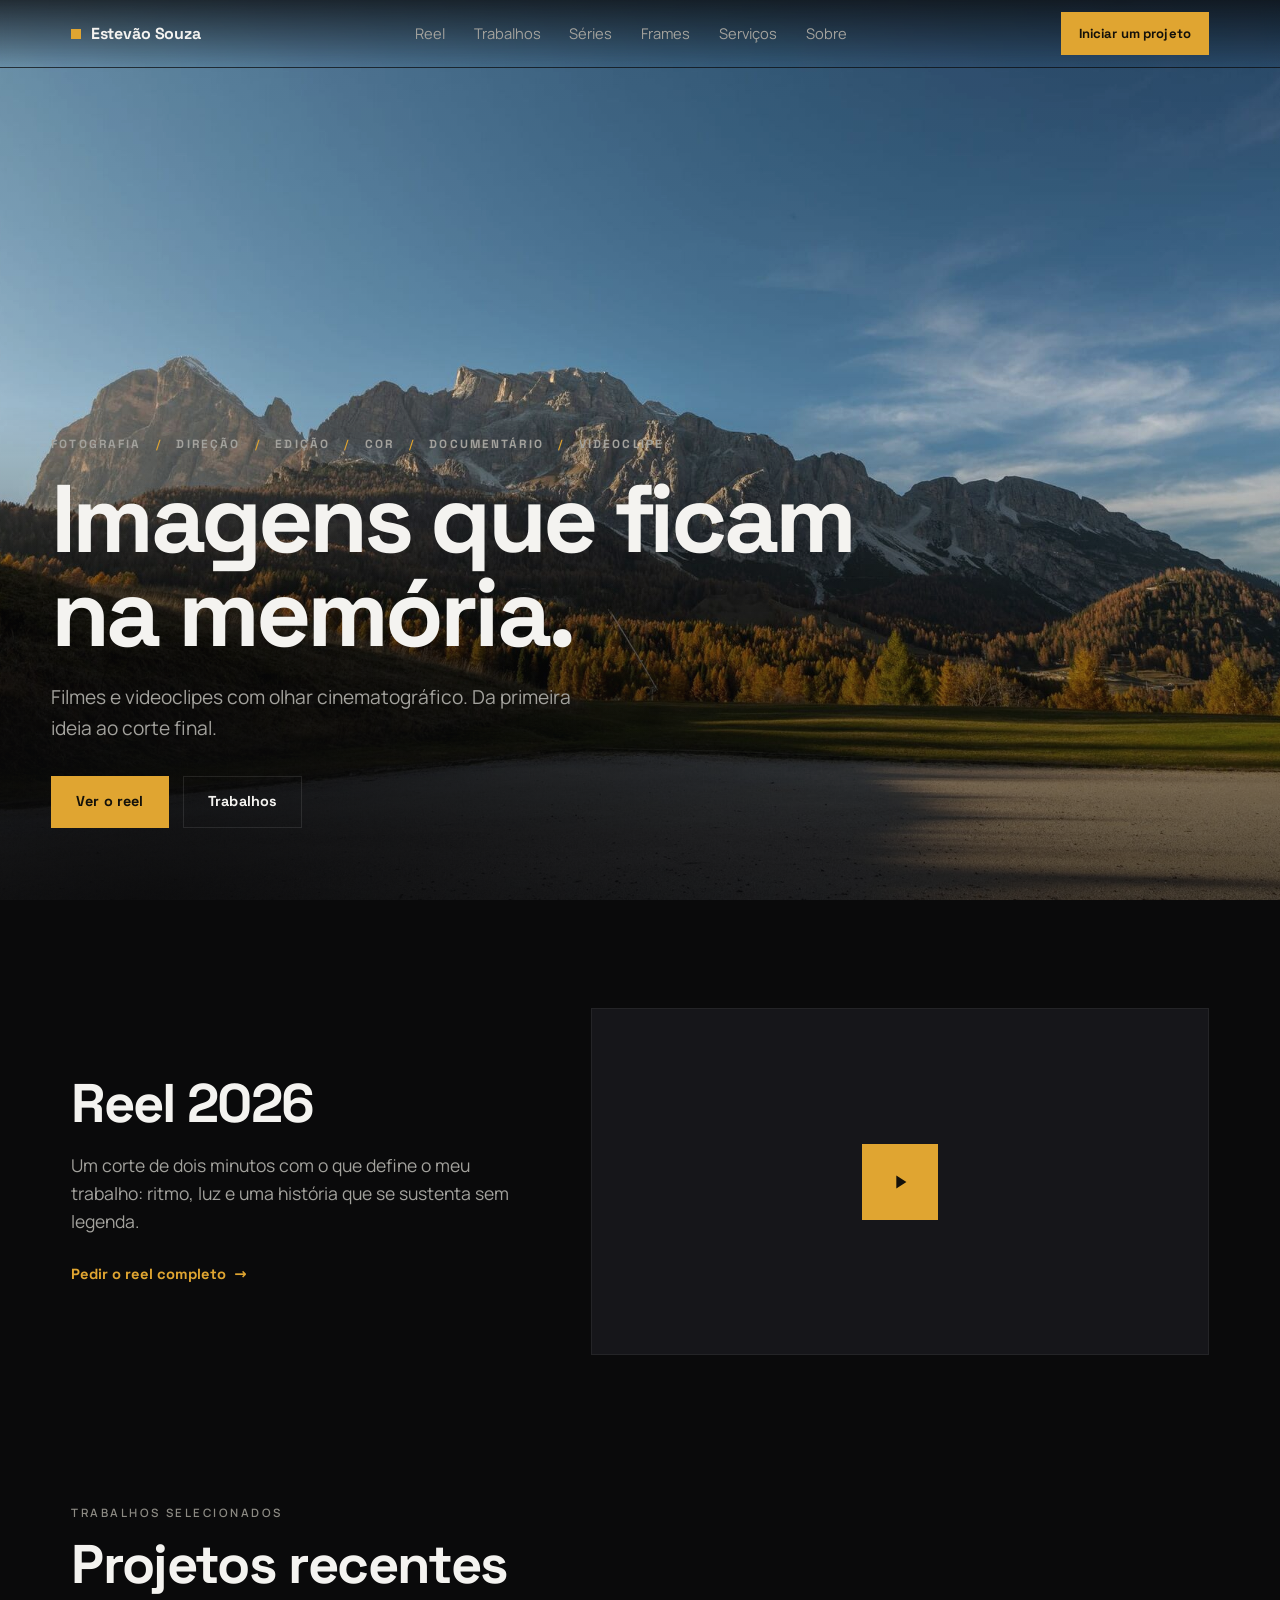
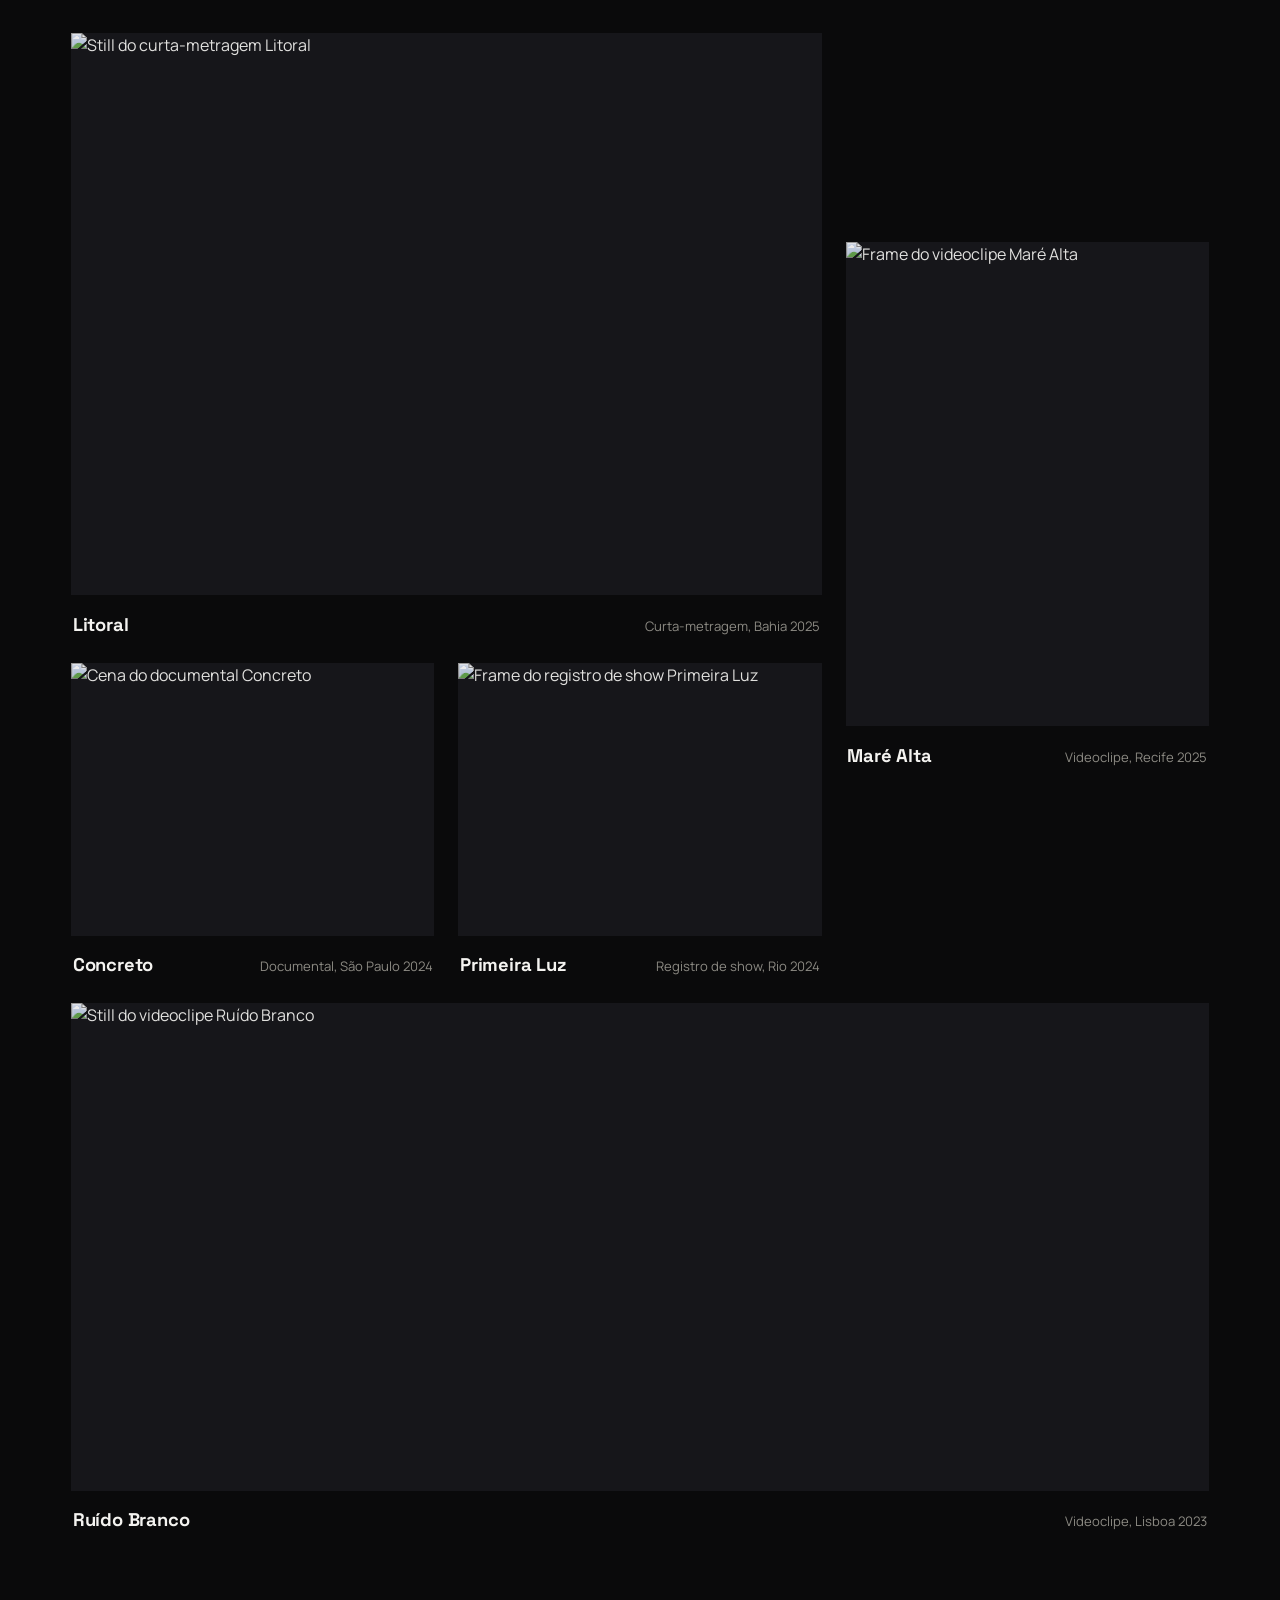
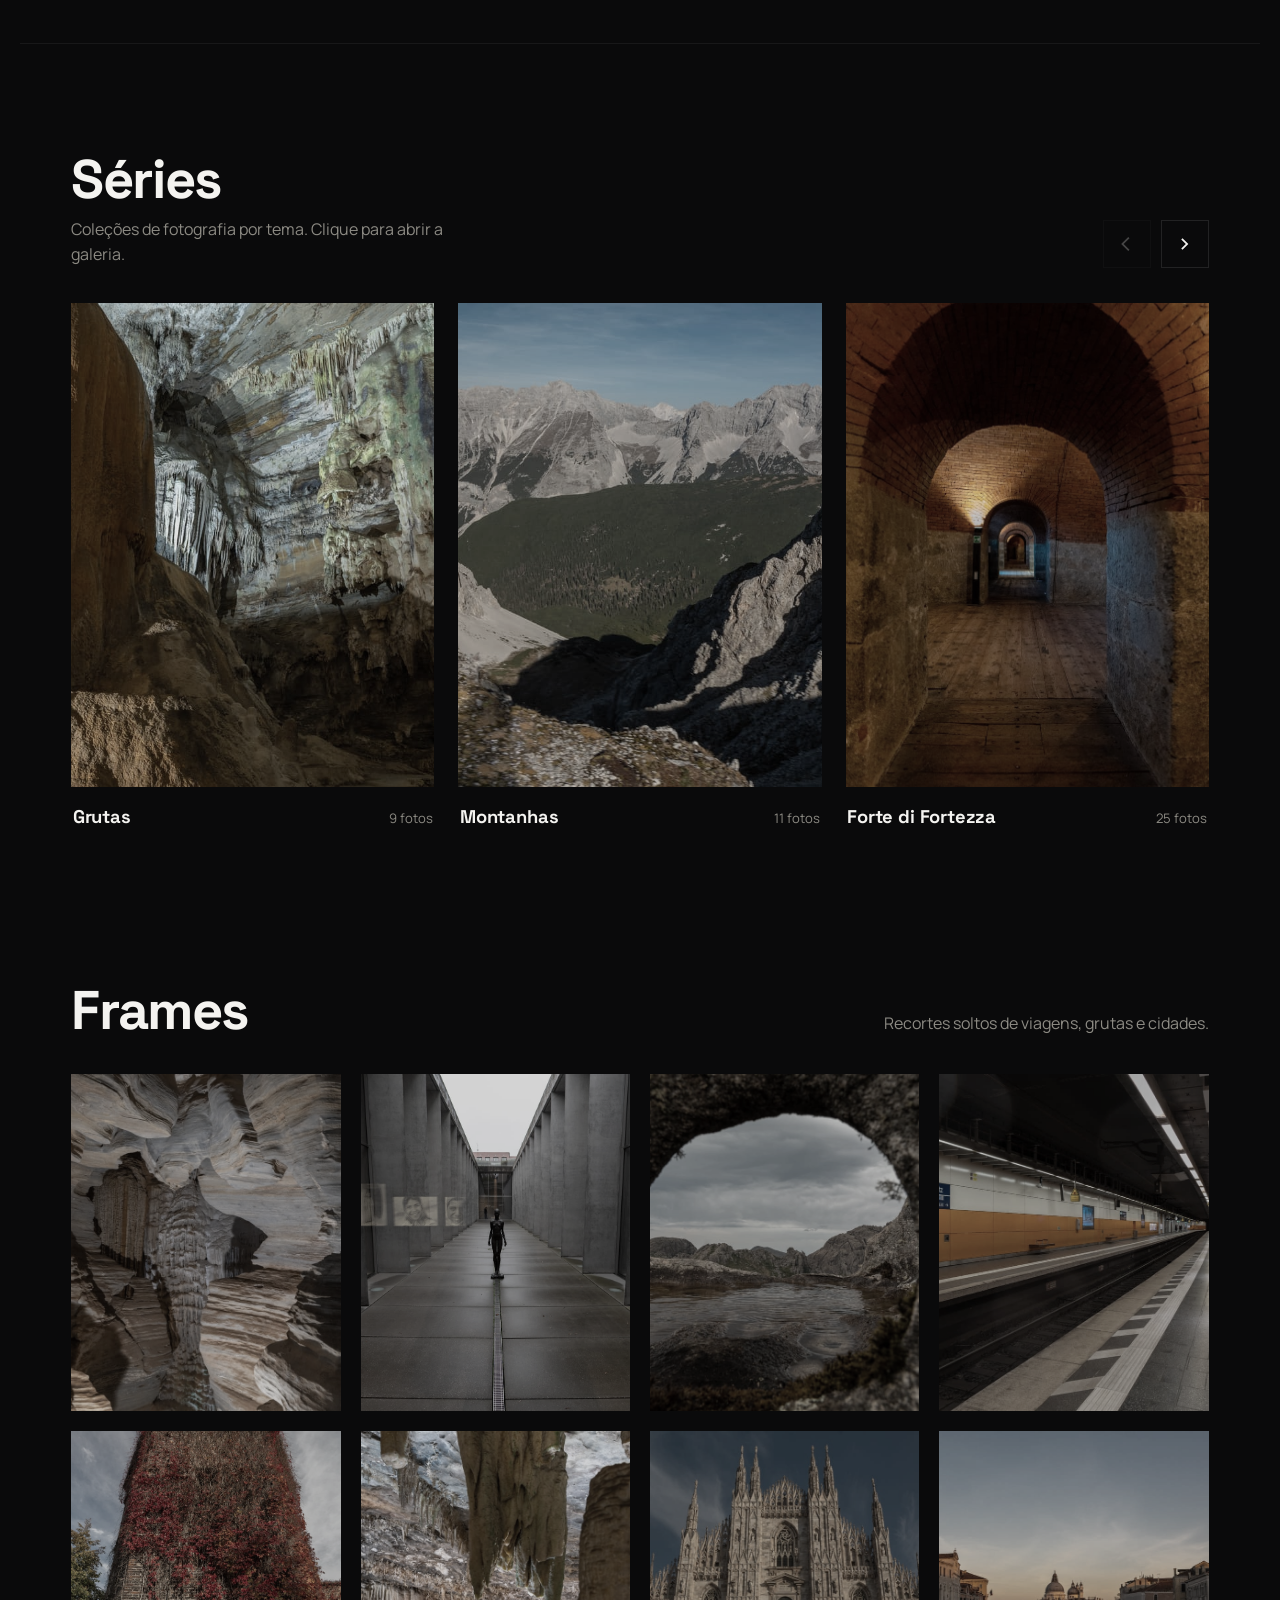
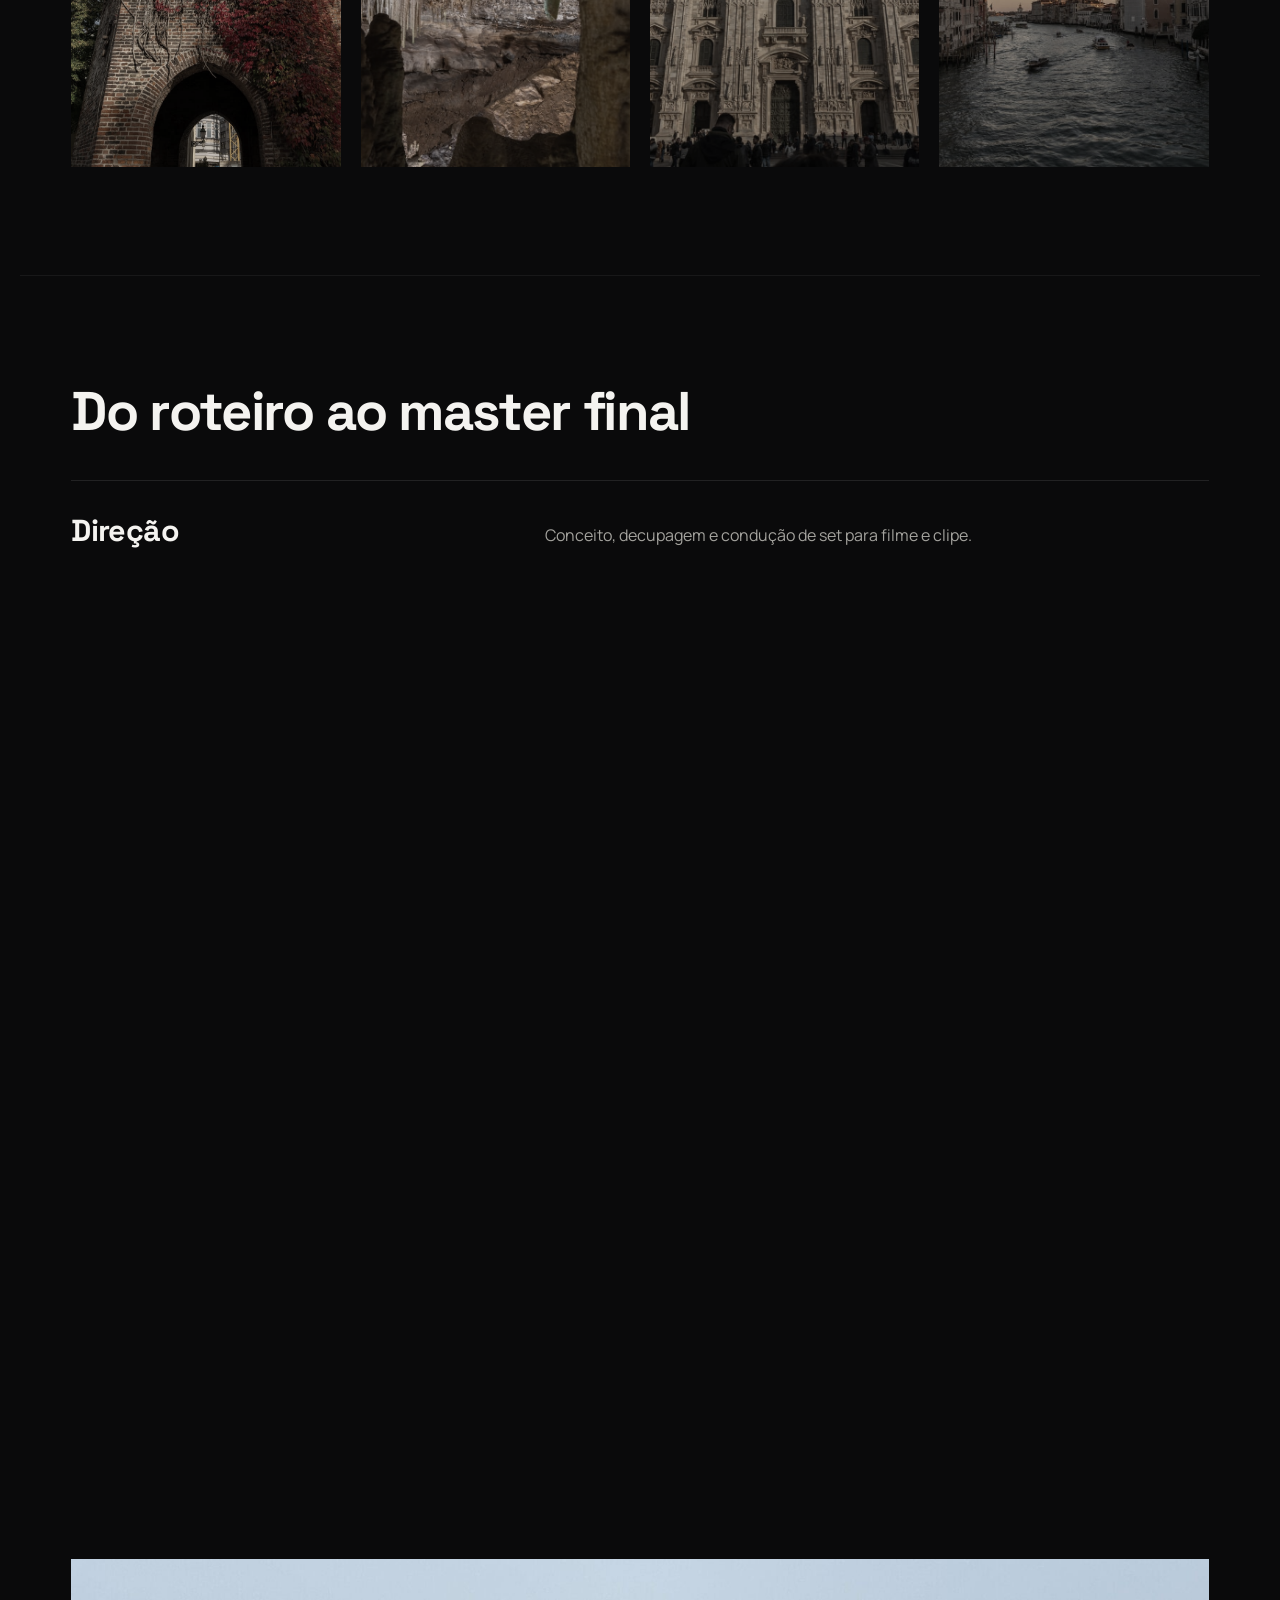
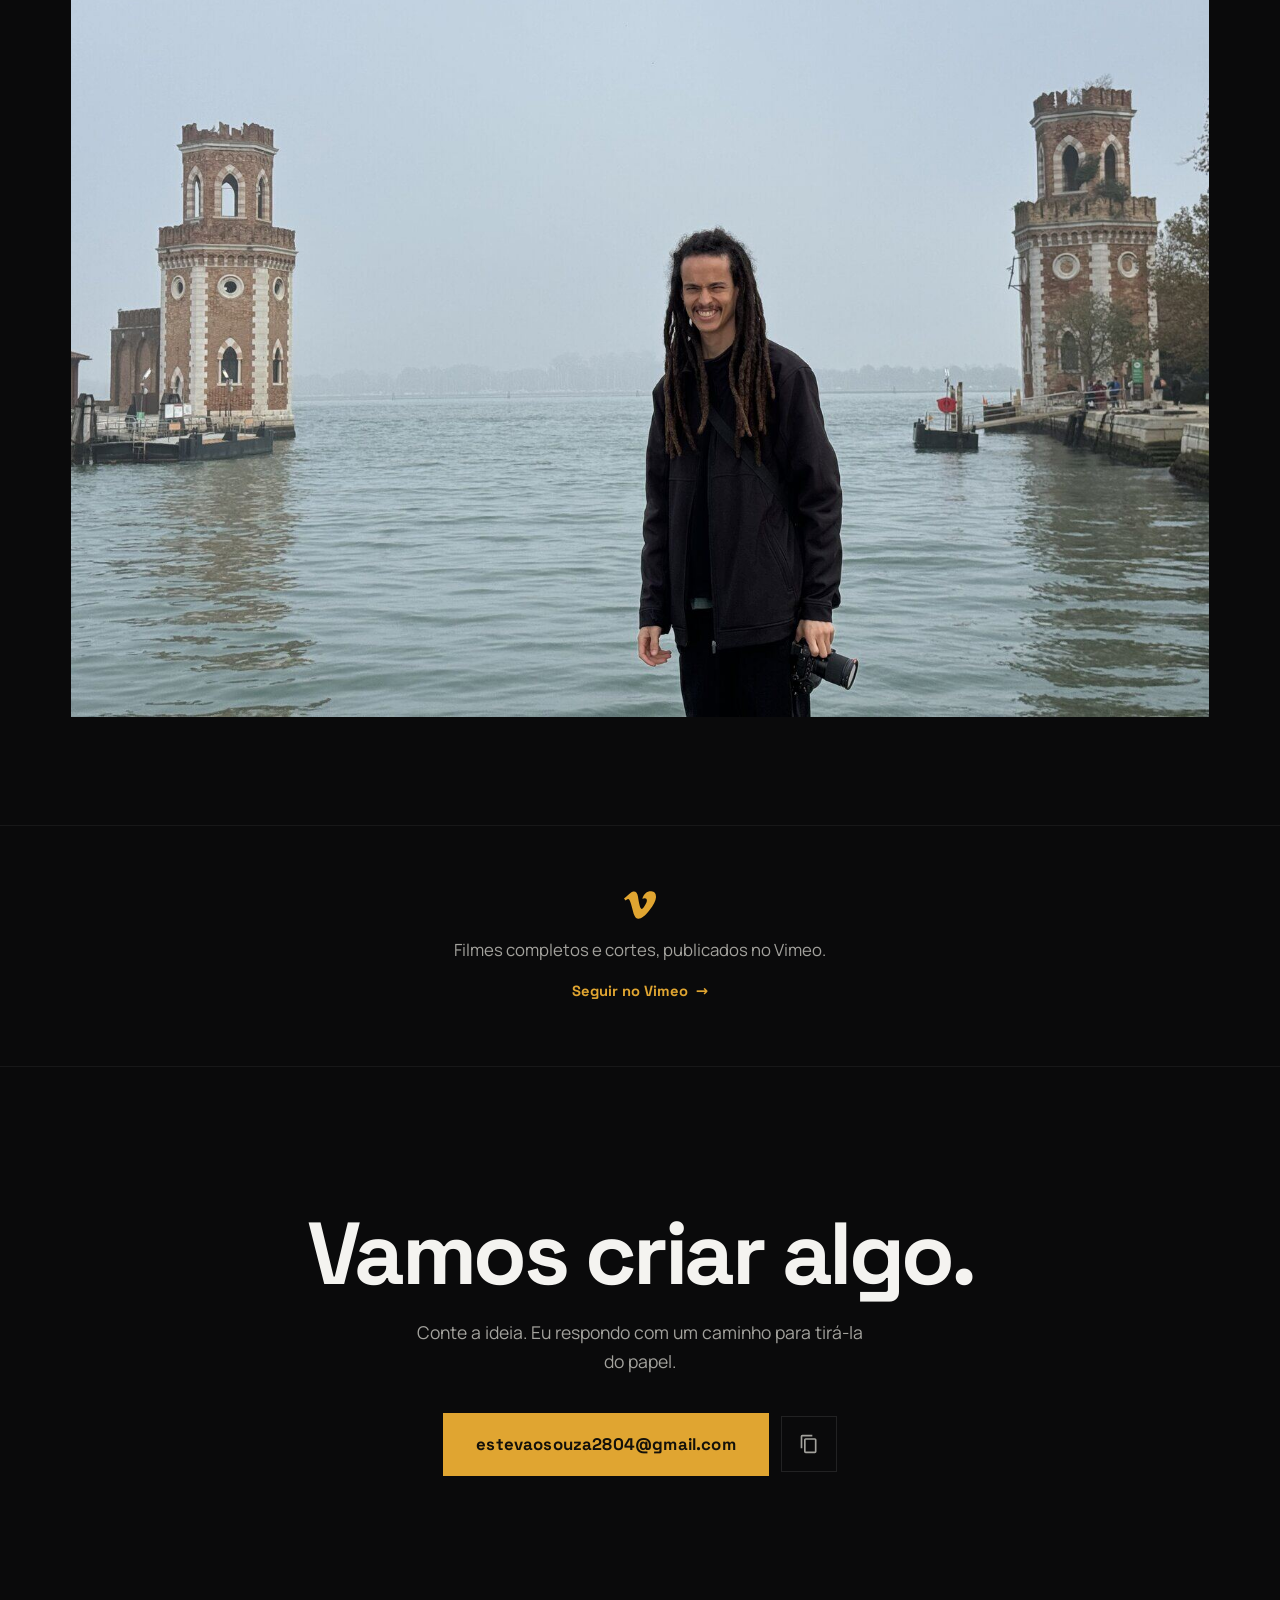
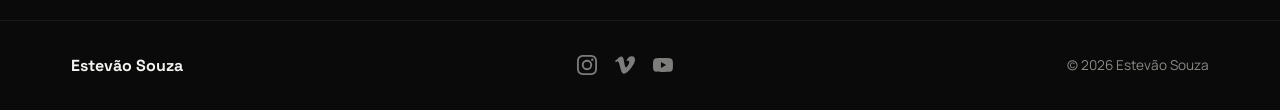
==== index.html @ 632088d7 "Adiciona duas fotos da Rei do Mato na serie Grutas Co-Authored-By: Claude Fable 5 <noreply@anthropic" ====
<!DOCTYPE html>
<html lang="pt-BR" data-theme="dark">
<head>
  <meta charset="UTF-8" />
  <meta name="viewport" content="width=device-width, initial-scale=1.0" />
  <title>Estevão Souza · Fotógrafo e Videomaker</title>
  <meta name="description" content="Estevão Souza fotografa e filma artistas: direção, edição e finalização de videoclipes e curtas. Da primeira ideia ao corte final, com olhar cinematográfico." />
  <meta property="og:title" content="Estevão Souza · Fotógrafo e Videomaker" />
  <meta property="og:description" content="Filmes e videoclipes para artistas, com olhar cinematográfico. Direção, edição, color e som." />
  <meta property="og:type" content="website" />
  <meta property="og:url" content="https://website-portifolio-sigma.vercel.app/" />
  <meta property="og:image" content="https://website-portifolio-sigma.vercel.app/images/web/dolomitas-02.jpg" />
  <meta property="og:locale" content="pt_BR" />
  <link rel="canonical" href="https://website-portifolio-sigma.vercel.app/" />
  <meta name="theme-color" content="#0a0a0b" />
  <link rel="icon" type="image/svg+xml" href="data:image/svg+xml,%3Csvg xmlns='http://www.w3.org/2000/svg' viewBox='0 0 24 24'%3E%3Crect width='24' height='24' fill='%230a0a0b'/%3E%3Crect x='9' y='9' width='6' height='6' fill='%23e0a531'/%3E%3C/svg%3E" />
  <link rel="stylesheet" href="styles.css" />
</head>
<body>
  <a class="skip" href="#trabalhos">Pular para os trabalhos</a>

  <!-- ============ NAV ============ -->
  <header class="nav" id="nav">
    <div class="nav__inner">
      <a class="nav__brand" href="#top" aria-label="Início">
        <span class="nav__mark" aria-hidden="true"></span>
        <span class="nav__wordmark">Estevão Souza</span>
      </a>

      <nav class="nav__links" aria-label="Navegação principal">
        <a href="#reel">Reel</a>
        <a href="#trabalhos">Trabalhos</a>
        <a href="#series">Séries</a>
        <a href="#frames">Frames</a>
        <a href="#fazer">Serviços</a>
        <a href="#sobre">Sobre</a>
      </nav>

      <div class="nav__actions">
        <a href="#contato" class="btn btn--accent btn--sm">Iniciar um projeto</a>
        <button class="nav__menu" id="menuToggle" aria-label="Abrir menu" aria-expanded="false">
          <span></span><span></span><span></span>
        </button>
      </div>
    </div>

    <div class="nav__mobile" id="mobileMenu" hidden>
      <a href="#reel">Reel</a>
      <a href="#trabalhos">Trabalhos</a>
      <a href="#series">Séries</a>
      <a href="#frames">Frames</a>
      <a href="#fazer">Serviços</a>
      <a href="#sobre">Sobre</a>
      <a href="#contato" class="btn btn--accent">Iniciar um projeto</a>
    </div>
  </header>

  <main id="top">

    <!-- ============ HERO ============ -->
    <section class="hero" id="hero">
      <div class="hero__media">
        <!-- TODO: quando tiver o reel, trocar esta imagem por um <video> de fundo -->
        <img class="hero__video" src="images/web/dolomitas-02.jpg" alt="Paisagem das Dolomitas, Itália" fetchpriority="high" />
        <div class="hero__scrim" aria-hidden="true"></div>
      </div>

      <div class="hero__content reveal">
        <ul class="disciplines">
          <li>Fotografia</li><li>Direção</li><li>Edição</li><li>Cor</li><li>Documentário</li><li>Videoclipe</li>
        </ul>
        <h1 class="hero__title">
          Imagens que ficam<br />na memória.
        </h1>
        <p class="hero__sub">
          Filmes e videoclipes com olhar cinematográfico.
          Da primeira ideia ao corte final.
        </p>
        <div class="hero__cta">
          <a href="#reel" class="btn btn--accent">Ver o reel</a>
          <a href="#trabalhos" class="btn btn--ghost">Trabalhos</a>
        </div>
      </div>
    </section>

    <!-- ============ REEL (featured media + text) ============ -->
    <section class="reel" id="reel">
      <div class="reel__text reveal">
        <h2 class="section-title">Reel 2026</h2>
        <p class="lede">
          Um corte de dois minutos com o que define o meu trabalho:
          ritmo, luz e uma história que se sustenta sem legenda.
        </p>
        <a href="#contato" class="link-arrow">Pedir o reel completo</a>
      </div>

      <figure class="reel__frame reveal" data-player>
        <!-- TODO: trocar pelo arquivo do reel principal -->
        <video
          class="reel__video"
          muted loop playsinline preload="none"
          poster="https://picsum.photos/seed/estevao-reel-frame/1600/900">
          <source src="https://res.cloudinary.com/demo/video/upload/sea_turtle.mp4" type="video/mp4" />
        </video>
        <button class="play" type="button" aria-label="Reproduzir reel">
          <svg viewBox="0 0 24 24" width="22" height="22" aria-hidden="true"><path fill="currentColor" d="M8 5v14l11-7z"/></svg>
        </button>
      </figure>
    </section>

    <!-- ============ TRABALHOS (asymmetric gallery grid) ============ -->
    <section class="works" id="trabalhos">
      <div class="works__head">
        <span class="eyebrow">Trabalhos selecionados</span>
        <h2 class="section-title">Projetos recentes</h2>
      </div>

      <div class="works__grid">
        <button class="work work--wide reveal" type="button" data-full="https://picsum.photos/seed/litoral-film/1920/1280" data-cap="Litoral · Curta-metragem, Bahia 2025">
          <div class="work__img"><img loading="lazy" src="https://picsum.photos/seed/litoral-film/1400/900" alt="Still do curta-metragem Litoral" /><video class="card-vid" data-src="https://res.cloudinary.com/demo/video/upload/elephants.mp4" muted loop playsinline preload="none"></video></div>
          <div class="work__meta">
            <h3 class="work__title">Litoral</h3>
            <span class="work__tag">Curta-metragem, Bahia 2025</span>
          </div>
        </button>

        <button class="work work--tall reveal" type="button" data-full="https://picsum.photos/seed/mare-alta-clip/1280/1800" data-cap="Maré Alta · Videoclipe, Recife 2025">
          <div class="work__img"><img loading="lazy" src="https://picsum.photos/seed/mare-alta-clip/900/1300" alt="Frame do videoclipe Maré Alta" /><video class="card-vid" data-src="https://res.cloudinary.com/demo/video/upload/sea_turtle.mp4" muted loop playsinline preload="none"></video></div>
          <div class="work__meta">
            <h3 class="work__title">Maré Alta</h3>
            <span class="work__tag">Videoclipe, Recife 2025</span>
          </div>
        </button>

        <button class="work reveal" type="button" data-full="https://picsum.photos/seed/concreto-doc/1600/1600" data-cap="Concreto · Documental, São Paulo 2024">
          <div class="work__img"><img loading="lazy" src="https://picsum.photos/seed/concreto-doc/900/900" alt="Cena do documental Concreto" /><video class="card-vid" data-src="https://res.cloudinary.com/demo/video/upload/dog.mp4" muted loop playsinline preload="none"></video></div>
          <div class="work__meta">
            <h3 class="work__title">Concreto</h3>
            <span class="work__tag">Documental, São Paulo 2024</span>
          </div>
        </button>

        <button class="work reveal" type="button" data-full="https://picsum.photos/seed/primeira-luz-ad/1600/1600" data-cap="Primeira Luz · Registro de show, Rio 2024">
          <div class="work__img"><img loading="lazy" src="https://picsum.photos/seed/primeira-luz-ad/900/900" alt="Frame do registro de show Primeira Luz" /><video class="card-vid" data-src="https://videos.pexels.com/video-files/1093662/1093662-hd_1920_1080_30fps.mp4" muted loop playsinline preload="none"></video></div>
          <div class="work__meta">
            <h3 class="work__title">Primeira Luz</h3>
            <span class="work__tag">Registro de show, Rio 2024</span>
          </div>
        </button>

        <button class="work work--full reveal" type="button" data-full="https://picsum.photos/seed/ruido-branco-mv/1920/900" data-cap="Ruído Branco · Videoclipe, Lisboa 2023">
          <div class="work__img"><img loading="lazy" src="https://picsum.photos/seed/ruido-branco-mv/1600/720" alt="Still do videoclipe Ruído Branco" /><video class="card-vid" data-src="https://videos.pexels.com/video-files/3209828/3209828-uhd_2560_1440_25fps.mp4" muted loop playsinline preload="none"></video></div>
          <div class="work__meta">
            <h3 class="work__title">Ruído Branco</h3>
            <span class="work__tag">Videoclipe, Lisboa 2023</span>
          </div>
        </button>
      </div>
    </section>

    <!-- ============ SÉRIES (carrossel horizontal scroll-snap) ============ -->
    <section class="series" id="series" data-carousel>
      <div class="series__head">
        <div>
          <h2 class="section-title">Séries</h2>
          <p class="series__note">Coleções de fotografia por tema. Clique para abrir a galeria.</p>
        </div>
        <div class="series__nav">
          <button class="series__btn" type="button" data-prev aria-label="Anterior">
            <svg viewBox="0 0 24 24" width="20" height="20" aria-hidden="true"><path fill="currentColor" d="M15 5 8 12l7 7-1.5 1.5L5 12l8.5-8.5z"/></svg>
          </button>
          <button class="series__btn" type="button" data-next aria-label="Próximo">
            <svg viewBox="0 0 24 24" width="20" height="20" aria-hidden="true"><path fill="currentColor" d="M9 5l7 7-7 7-1.5-1.5L13 12 7.5 6.5z"/></svg>
          </button>
        </div>
      </div>

      <div class="series__track">
        <button class="serie reveal" type="button" data-gallery="grutas">
          <div class="serie__img"><img loading="lazy" src="images/web/gruta-maquine-01-t.jpg" alt="Série Grutas" /></div>
          <div class="serie__meta"><h3 class="serie__title">Grutas</h3><span class="serie__count">9 fotos</span></div>
        </button>
        <button class="serie reveal" type="button" data-gallery="montanhas">
          <div class="serie__img"><img loading="lazy" src="images/web/insbruck-pico-t.jpg" alt="Série Montanhas" /></div>
          <div class="serie__meta"><h3 class="serie__title">Montanhas</h3><span class="serie__count">11 fotos</span></div>
        </button>
        <button class="serie reveal" type="button" data-gallery="fortezza">
          <div class="serie__img"><img loading="lazy" src="images/web/fortezza-09-t.jpg" alt="Série Forte di Fortezza" /></div>
          <div class="serie__meta"><h3 class="serie__title">Forte di Fortezza</h3><span class="serie__count">25 fotos</span></div>
        </button>
        <button class="serie reveal" type="button" data-gallery="insbruck">
          <div class="serie__img"><img loading="lazy" src="images/web/insbruck-06-t.jpg" alt="Série Innsbruck" /></div>
          <div class="serie__meta"><h3 class="serie__title">Innsbruck</h3><span class="serie__count">11 fotos</span></div>
        </button>
        <button class="serie reveal" type="button" data-gallery="milao">
          <div class="serie__img"><img loading="lazy" src="images/web/milao-05-t.jpg" alt="Série Milão" /></div>
          <div class="serie__meta"><h3 class="serie__title">Milão</h3><span class="serie__count">13 fotos</span></div>
        </button>
        <button class="serie reveal" type="button" data-gallery="munique">
          <div class="serie__img"><img loading="lazy" src="images/web/munique-02-t.jpg" alt="Série Munique" /></div>
          <div class="serie__meta"><h3 class="serie__title">Munique</h3><span class="serie__count">22 fotos</span></div>
        </button>
        <button class="serie reveal" type="button" data-gallery="veneza">
          <div class="serie__img"><img loading="lazy" src="images/web/veneza-13-t.jpg" alt="Série Veneza" /></div>
          <div class="serie__meta"><h3 class="serie__title">Veneza</h3><span class="serie__count">14 fotos</span></div>
        </button>
      </div>
    </section>

    <!-- ============ FRAMES (galeria densa, lightbox) ============ -->
    <section class="frames" id="frames">
      <div class="frames__head">
        <h2 class="section-title">Frames</h2>
        <p class="frames__note">Recortes soltos de viagens, grutas e cidades.</p>
      </div>
      <div class="frames__grid">
        <button class="frame reveal" type="button" data-full="images/web/gruta-lapinha-01.jpg" data-cap="Gruta da Lapinha, Serra do Cipó">
          <div class="frame__img"><img loading="lazy" src="images/web/gruta-lapinha-01-t.jpg" alt="Formação rochosa iluminada na Gruta da Lapinha" /></div>
        </button>
        <button class="frame reveal" type="button" data-full="images/web/munique-02.jpg" data-cap="Munique">
          <div class="frame__img"><img loading="lazy" src="images/web/munique-02-t.jpg" alt="Figura solitária em corredor de concreto, Munique" /></div>
        </button>
        <button class="frame reveal" type="button" data-full="images/web/itatiaia-arco.jpg" data-cap="Parque Nacional do Itatiaia">
          <div class="frame__img"><img loading="lazy" src="images/web/itatiaia-arco-t.jpg" alt="Arco natural de pedra no Itatiaia" /></div>
        </button>
        <button class="frame reveal" type="button" data-full="images/web/munique-06.jpg" data-cap="Munique">
          <div class="frame__img"><img loading="lazy" src="images/web/munique-06-t.jpg" alt="Plataforma de metrô vazia em Munique" /></div>
        </button>
        <button class="frame reveal" type="button" data-full="images/web/munique-15.jpg" data-cap="Munique">
          <div class="frame__img"><img loading="lazy" src="images/web/munique-15-t.jpg" alt="Arco coberto de hera vermelha, Munique" /></div>
        </button>
        <button class="frame reveal" type="button" data-full="images/web/gruta-rei-do-mato-01.jpg" data-cap="Gruta Rei do Mato, Sete Lagoas">
          <div class="frame__img"><img loading="lazy" src="images/web/gruta-rei-do-mato-01-t.jpg" alt="Colunas de pedra na Gruta Rei do Mato" /></div>
        </button>
        <button class="frame reveal" type="button" data-full="images/web/milao-02.jpg" data-cap="Duomo di Milano">
          <div class="frame__img"><img loading="lazy" src="images/web/milao-02-t.jpg" alt="Fachada do Duomo de Milão na luz dourada" /></div>
        </button>
        <button class="frame reveal" type="button" data-full="images/web/veneza-13.jpg" data-cap="Veneza">
          <div class="frame__img"><img loading="lazy" src="images/web/veneza-13-t.jpg" alt="Canal de Veneza ao entardecer" /></div>
        </button>
      </div>
    </section>

    <!-- ============ SERVIÇOS (hairline index list) ============ -->
    <section class="fazer" id="fazer">
      <h2 class="section-title fazer__title">Do roteiro ao master final</h2>
      <ul class="rows">
        <li class="row reveal">
          <span class="row__name">Direção</span>
          <span class="row__desc">Conceito, decupagem e condução de set para filme e clipe.</span>
        </li>
        <li class="row reveal">
          <span class="row__name">Edição e montagem</span>
          <span class="row__desc">Ritmo e narrativa construídos a partir do material bruto.</span>
        </li>
        <li class="row reveal">
          <span class="row__name">Color grading</span>
          <span class="row__desc">Tratamento de cor e look cinematográfico em DaVinci Resolve.</span>
        </li>
        <li class="row reveal">
          <span class="row__name">Som e mixagem</span>
          <span class="row__desc">Desenho sonoro, trilha e mixagem para entrega final.</span>
        </li>
        <li class="row reveal">
          <span class="row__name">Finalização</span>
          <span class="row__desc">Gráficos, créditos e masters nos formatos de cada canal.</span>
        </li>
      </ul>
    </section>

    <!-- ============ SOBRE (stacked editorial + portrait) ============ -->
    <section class="about" id="sobre">
      <div class="about__portrait reveal">
        <img loading="lazy" src="images/web/retrato-estevao.jpg" alt="Estevão Souza com sua câmera em Veneza, Itália" />
      </div>
      <div class="about__text reveal">
        <h2 class="section-title">Sobre</h2>
        <p>
          Sou Estevão Souza, fotógrafo e videomaker baseado no Brasil. Trabalho com
          artistas que querem mais do que um vídeo bonito: querem uma história bem contada.
        </p>
        <p>
          Cuido do processo inteiro ou entro num ponto específico da cadeia.
          O importante é que cada corte tenha intenção.
        </p>
        <p class="about__since"><strong id="yearsActive">8</strong> anos filmando, desde 2018.</p>
      </div>
    </section>

    <!-- ============ VIMEO (convite para o canal) ============ -->
    <section class="vimeo-cta" aria-label="Vimeo">
      <div class="vimeo-cta__inner">
        <img class="vimeo-cta__icon" src="images/icons/vimeo-accent.svg" alt="" width="32" height="32" />
        <p class="vimeo-cta__text">Filmes completos e cortes, publicados no Vimeo.</p>
        <!-- sem href até a URL real existir: <a> sem href não navega nem entra na ordem de Tab -->
        <a data-placeholder class="link-arrow">Seguir no Vimeo</a>
      </div>
    </section>

    <!-- ============ CONTATO ============ -->
    <section class="contact" id="contato">
      <div class="contact__inner reveal">
        <h2 class="contact__title">Vamos criar algo.</h2>
        <p class="contact__sub">Conte a ideia. Eu respondo com um caminho para tirá-la do papel.</p>
        <div class="contact__actions">
          <a href="mailto:estevaosouza2804@gmail.com" class="btn btn--accent btn--lg">estevaosouza2804@gmail.com</a>
          <button class="copy-btn" type="button" data-copy-email="estevaosouza2804@gmail.com" aria-label="Copiar e-mail">
            <svg class="copy-btn__icon" viewBox="0 0 24 24" width="20" height="20" aria-hidden="true"><path fill="currentColor" d="M16 1H4a2 2 0 0 0-2 2v14h2V3h12zm3 4H8a2 2 0 0 0-2 2v14a2 2 0 0 0 2 2h11a2 2 0 0 0 2-2V7a2 2 0 0 0-2-2m0 16H8V7h11z"/></svg>
            <svg class="copy-btn__check" viewBox="0 0 24 24" width="20" height="20" aria-hidden="true"><path fill="currentColor" d="M9 16.2 4.8 12l-1.4 1.4L9 19 21 7l-1.4-1.4z"/></svg>
          </button>
        </div>
        <p class="copy-btn__status" role="status" aria-live="polite"></p>
      </div>
    </section>
  </main>

  <!-- ============ LIGHTBOX ============ -->
  <div class="lightbox" id="lightbox" hidden role="dialog" aria-modal="true" aria-label="Imagem ampliada">
    <button class="lightbox__close" type="button" aria-label="Fechar">
      <svg viewBox="0 0 24 24" width="24" height="24" aria-hidden="true"><path fill="currentColor" d="M6.4 5 5 6.4 10.6 12 5 17.6 6.4 19 12 13.4 17.6 19 19 17.6 13.4 12 19 6.4 17.6 5 12 10.6z"/></svg>
    </button>
    <button class="lightbox__nav lightbox__prev" type="button" aria-label="Foto anterior" hidden>
      <svg viewBox="0 0 24 24" width="24" height="24" aria-hidden="true"><path fill="currentColor" d="M15 5 8 12l7 7-1.5 1.5L5 12l8.5-8.5z"/></svg>
    </button>
    <button class="lightbox__nav lightbox__next" type="button" aria-label="Próxima foto" hidden>
      <svg viewBox="0 0 24 24" width="24" height="24" aria-hidden="true"><path fill="currentColor" d="M9 5l7 7-7 7-1.5-1.5L13 12 7.5 6.5z"/></svg>
    </button>
    <figure class="lightbox__figure">
      <img class="lightbox__img" alt="" />
      <figcaption class="lightbox__cap"></figcaption>
    </figure>
    <span class="lightbox__counter" aria-hidden="true"></span>
  </div>

  <!-- ============ FOOTER ============ -->
  <footer class="footer">
    <div class="footer__inner">
      <span class="footer__brand">Estevão Souza</span>
      <nav class="footer__social" aria-label="Redes sociais">
        <a data-placeholder aria-label="Instagram"><img src="images/icons/instagram.svg" alt="" width="20" height="20" /></a>
        <a data-placeholder aria-label="Vimeo"><img src="images/icons/vimeo.svg" alt="" width="20" height="20" /></a>
        <a data-placeholder aria-label="YouTube"><img src="images/icons/youtube.svg" alt="" width="20" height="20" /></a>
      </nav>
      <span class="footer__copy">© 2026 Estevão Souza</span>
    </div>
  </footer>

  <script src="script.js"></script>
</body>
</html>
---- styles.css ----
/* =========================================================
   Estevão Souza — Portfólio audiovisual
   Tema: dark travado · Acento único: âmbar · Raio: 0 (reto)
   Display: Space Grotesk · Corpo: Manrope (self-host via fontsource CDN)
   ========================================================= */

/* ---- Fonts (woff2 self-host em /fonts, font-display swap) ---- */
@font-face {
  font-family: "Space Grotesk";
  font-style: normal; font-weight: 500; font-display: swap;
  src: url("fonts/space-grotesk-500.woff2") format("woff2");
}
@font-face {
  font-family: "Space Grotesk";
  font-style: normal; font-weight: 700; font-display: swap;
  src: url("fonts/space-grotesk-700.woff2") format("woff2");
}
@font-face {
  font-family: "Manrope";
  font-style: normal; font-weight: 400; font-display: swap;
  src: url("fonts/manrope-400.woff2") format("woff2");
}
@font-face {
  font-family: "Manrope";
  font-style: normal; font-weight: 600; font-display: swap;
  src: url("fonts/manrope-600.woff2") format("woff2");
}

/* ---- Tokens ---- */
:root {
  --bg:        #0a0a0b;
  --bg-elev:   #121214;
  --surface:   #16161a;
  --line:      rgba(244, 243, 240, 0.10);
  --line-soft: rgba(244, 243, 240, 0.06);
  --text:      #f4f3f0;
  --text-dim:  #a3a29d;
  --text-mute: #8c8a83;   /* ajustado para 5.7:1 sobre --bg, passa WCAG AA */
  --accent:    #e0a531;   /* âmbar/dourado, sat < 80% */
  --accent-hi: #f0b94a;
  --on-accent: #14110a;

  --font-display: "Space Grotesk", system-ui, sans-serif;
  --font-body: "Manrope", system-ui, sans-serif;

  --wrap: 1240px;
  --gut: clamp(1.25rem, 4vw, 4rem);
  --radius: 0px;            /* shape lock: tudo reto */
  --ease: cubic-bezier(0.16, 1, 0.3, 1);
}

/* ---- Reset ---- */
*, *::before, *::after { box-sizing: border-box; }
* { margin: 0; }
html { scroll-behavior: smooth; }
body {
  background: var(--bg);
  color: var(--text);
  font-family: var(--font-body);
  font-size: 16px;
  line-height: 1.6;
  -webkit-font-smoothing: antialiased;
  overflow-x: hidden;
}
img, video { display: block; max-width: 100%; }
/* dissuasão de download: sem arrastar nem selecionar as fotos
   (não impede print/DevTools — proteção real é marca d'água ou baixa resolução) */
img { -webkit-user-drag: none; user-select: none; -webkit-user-select: none; }
a { color: inherit; text-decoration: none; }
ul { list-style: none; padding: 0; }
::selection { background: var(--accent); color: var(--on-accent); }

.skip {
  position: absolute; left: -9999px; top: 0; z-index: 200;
  background: var(--accent); color: var(--on-accent);
  padding: .75rem 1rem; font-weight: 600;
}
.skip:focus { left: 1rem; top: 1rem; }

:focus-visible { outline: 2px solid var(--accent); outline-offset: 3px; }

/* ---- Shared ---- */
.eyebrow {
  display: inline-block;
  font-size: .72rem; letter-spacing: .22em; text-transform: uppercase;
  color: var(--text-mute); font-weight: 600;
}
.section-title {
  font-family: var(--font-display);
  font-weight: 700;
  font-size: clamp(2rem, 5vw, 3.4rem);
  letter-spacing: -0.03em; line-height: 1.02;
}
.lede { color: var(--text-dim); font-size: 1.1rem; max-width: 48ch; }

.btn {
  display: inline-flex; align-items: center; justify-content: center;
  font-family: var(--font-display); font-weight: 700;
  font-size: .9rem; letter-spacing: .01em;
  padding: .85rem 1.5rem; border: 1px solid transparent; border-radius: var(--radius);
  cursor: pointer; white-space: nowrap;
  transition: transform .25s var(--ease), background .25s var(--ease), border-color .25s var(--ease), color .25s var(--ease);
}
.btn:active { transform: translateY(1px); }
.btn--accent { background: var(--accent); color: var(--on-accent); }
.btn--accent:hover { background: var(--accent-hi); }
.btn--ghost { background: transparent; color: var(--text); border-color: var(--line); }
.btn--ghost:hover { border-color: var(--text); }
.btn--sm { padding: .6rem 1.05rem; font-size: .82rem; }
.btn--lg { padding: 1.05rem 2rem; font-size: 1.05rem; }

.link-arrow {
  display: inline-flex; align-items: center; gap: .5rem;
  font-family: var(--font-display); font-weight: 700; font-size: .92rem;
  color: var(--accent);
}
.link-arrow::after { content: "\2192"; transition: transform .25s var(--ease); }
.link-arrow:hover::after { transform: translateX(5px); }

/* ---- Reveal motion ---- */
.reveal { opacity: 0; transform: translateY(22px); transition: opacity .8s var(--ease), transform .8s var(--ease); }
.reveal.is-in { opacity: 1; transform: none; }

/* ---- Assinatura: cantos de mira (viewfinder) ----
   Toda mídia clicável do site (Trabalhos, Séries, Frames) recebe o mesmo
   gesto: cantos de foco de câmera que se fecham no hover/foco. Também
   serve de indicador de foco de teclado, mais expressivo que um outline genérico. */
.work__img, .serie__img, .frame__img {
  position: relative;
}
.work__img::after, .serie__img::after, .frame__img::after {
  content: "";
  position: absolute; inset: 12px;
  pointer-events: none;
  opacity: 0;
  transform: scale(1.05);
  transition: opacity .35s var(--ease), transform .35s var(--ease);
  background:
    linear-gradient(var(--accent), var(--accent)) top    left    / 18px 2px no-repeat,
    linear-gradient(var(--accent), var(--accent)) top    left    / 2px 18px no-repeat,
    linear-gradient(var(--accent), var(--accent)) top    right   / 18px 2px no-repeat,
    linear-gradient(var(--accent), var(--accent)) top    right   / 2px 18px no-repeat,
    linear-gradient(var(--accent), var(--accent)) bottom left    / 18px 2px no-repeat,
    linear-gradient(var(--accent), var(--accent)) bottom left    / 2px 18px no-repeat,
    linear-gradient(var(--accent), var(--accent)) bottom right   / 18px 2px no-repeat,
    linear-gradient(var(--accent), var(--accent)) bottom right   / 2px 18px no-repeat;
}
.work:hover .work__img::after, .work:focus-visible .work__img::after,
.serie:hover .serie__img::after, .serie:focus-visible .serie__img::after,
.frame:hover .frame__img::after, .frame:focus-visible .frame__img::after {
  opacity: 1; transform: scale(1);
}

/* =========================================================
   NAV
   ========================================================= */
.nav {
  position: fixed; inset: 0 0 auto 0; z-index: 100;
  height: 68px;
  backdrop-filter: blur(8px);
  background: linear-gradient(180deg, rgba(10,10,11,.72), rgba(10,10,11,0));
  transition: background .3s var(--ease), border-color .3s var(--ease);
  border-bottom: 1px solid transparent;
}
.nav.is-stuck { background: rgba(10,10,11,.9); border-bottom-color: var(--line-soft); }
.nav__inner {
  max-width: var(--wrap); margin: 0 auto; height: 100%;
  padding: 0 var(--gut);
  display: flex; align-items: center; justify-content: space-between; gap: 1.5rem;
}
.nav__brand { display: flex; align-items: center; gap: .6rem; font-family: var(--font-display); font-weight: 700; }
.nav__mark { width: 10px; height: 10px; background: var(--accent); display: block; }
.nav__wordmark { font-size: 1rem; letter-spacing: -0.01em; }
.nav__links { display: flex; gap: 1.8rem; }
.nav__links a { font-size: .92rem; color: var(--text-dim); transition: color .2s var(--ease); }
.nav__links a:hover { color: var(--text); }
.nav__actions { display: flex; align-items: center; gap: 1rem; }
.nav__menu { display: none; background: none; border: 0; cursor: pointer; padding: .4rem; flex-direction: column; gap: 5px; }
.nav__menu span { width: 22px; height: 2px; background: var(--text); display: block; transition: transform .3s var(--ease), opacity .3s var(--ease); }
.nav__mobile { display: none; }

@media (max-width: 820px) {
  .nav__links { display: none; }
  .nav__actions .btn { display: none; }
  .nav__menu { display: flex; }
  .nav__mobile {
    display: flex; flex-direction: column; gap: .25rem;
    padding: 1rem var(--gut) 1.5rem;
    background: var(--bg-elev); border-bottom: 1px solid var(--line);
  }
  /* especificidade maior que ".nav__mobile{display:flex}" acima: garante que
     o atributo hidden continue escondendo o painel (bug: display:flex do
     media query anulava a regra UA de [hidden]) */
  .nav__mobile[hidden] { display: none; }
  .nav__mobile a { padding: .75rem 0; color: var(--text-dim); border-bottom: 1px solid var(--line-soft); }
  .nav__mobile a:last-child { border: 0; margin-top: .5rem; }
  .nav__mobile .btn { color: var(--on-accent); }
  .nav.is-open .nav__menu span:nth-child(1) { transform: translateY(7px) rotate(45deg); }
  .nav.is-open .nav__menu span:nth-child(2) { opacity: 0; }
  .nav.is-open .nav__menu span:nth-child(3) { transform: translateY(-7px) rotate(-45deg); }
}

/* =========================================================
   HERO  (media-mask hero — cabe no viewport)
   ========================================================= */
.hero {
  position: relative;
  min-height: 100dvh;
  display: flex; align-items: flex-end;
  padding: 0 var(--gut) clamp(3rem, 8vh, 6rem);
  overflow: hidden;
}
.hero__media { position: absolute; inset: 0; z-index: 0; }
/* full-bleed: a foto preenche a tela inteira, borda a borda.
   O corte acontece no céu (65% ancora o quadro nas montanhas/campo). */
.hero__video {
  width: 100%; height: 100%;
  object-fit: cover; object-position: center 65%;
  filter: saturate(.9) contrast(1.05);
}
.hero__scrim {
  position: absolute; inset: 0; z-index: 2;
  background:
    linear-gradient(180deg, rgba(10,10,11,.12) 0%, rgba(10,10,11,0) 45%, rgba(10,10,11,.72) 100%),
    radial-gradient(110% 85% at 12% 100%, rgba(10,10,11,.8), transparent 55%);
}
.hero__content { position: relative; z-index: 1; max-width: var(--wrap); margin: 0 auto; width: 100%; }
.hero__title {
  font-family: var(--font-display); font-weight: 700;
  font-size: clamp(2.6rem, 8vw, 6rem);
  line-height: 0.98; letter-spacing: -0.04em;
  margin: 1.1rem 0 0;
}
.hero__sub { margin-top: 1.4rem; max-width: 46ch; color: var(--text-dim); font-size: clamp(1rem, 1.6vw, 1.2rem); }
.hero__cta { display: flex; gap: .9rem; margin-top: 2rem; flex-wrap: wrap; }

/* discipline descriptor (ref: trashhand) */
.disciplines {
  display: flex; flex-wrap: wrap; align-items: center; gap: .65rem .9rem;
  font-family: var(--font-display); font-weight: 700;
  font-size: .74rem; letter-spacing: .18em; text-transform: uppercase;
  color: var(--text-dim);
}
.disciplines li { display: flex; align-items: center; gap: .9rem; }
.disciplines li:not(:last-child)::after { content: "/"; color: var(--accent); font-weight: 500; }

/* =========================================================
   REEL (featured media + text split)
   ========================================================= */
.reel {
  max-width: var(--wrap); margin: 0 auto;
  padding: clamp(5rem, 12vh, 9rem) var(--gut);
  display: grid; grid-template-columns: 0.85fr 1.15fr; gap: clamp(2rem, 5vw, 4.5rem);
  align-items: center;
}
.reel__text .section-title { margin-bottom: 1.2rem; }
.reel__text .lede { margin-bottom: 1.6rem; }
.reel__frame {
  position: relative; aspect-ratio: 16 / 9; overflow: hidden;
  background: var(--surface); border: 1px solid var(--line-soft);
}
.reel__video { width: 100%; height: 100%; object-fit: cover; }
.play {
  position: absolute; inset: 0; margin: auto;
  width: 76px; height: 76px; border-radius: var(--radius);
  display: grid; place-items: center;
  background: var(--accent); color: var(--on-accent); border: 0; cursor: pointer;
  transition: transform .3s var(--ease), background .3s var(--ease), opacity .3s var(--ease);
}
.play:hover { background: var(--accent-hi); transform: scale(1.06); }
/* visibility tira o botão invisível da ordem de Tab; o delay preserva o fade */
.reel__frame.is-playing .play {
  opacity: 0; pointer-events: none; visibility: hidden;
  transition: opacity .3s var(--ease), visibility 0s .3s;
}

@media (max-width: 820px) {
  .reel { grid-template-columns: 1fr; }
}

/* =========================================================
   TRABALHOS (asymmetric gallery grid — 5 itens, 5 células)
   ========================================================= */
.works {
  max-width: var(--wrap); margin: 0 auto;
  padding: clamp(2rem, 4vh, 4rem) var(--gut) clamp(5rem, 12vh, 9rem);
}
.works__head { margin-bottom: 2.5rem; }
.works__head .eyebrow { margin-bottom: .9rem; }
.works__grid {
  display: grid;
  grid-template-columns: repeat(6, 1fr);
  gap: clamp(1rem, 2vw, 1.5rem);
}
.work {
  grid-column: span 2; display: block; width: 100%;
  background: none; border: 0; padding: 0; margin: 0;
  font: inherit; color: inherit; text-align: left; cursor: pointer;
}
.work--wide { grid-column: span 4; }
.work--tall { grid-column: span 2; grid-row: span 2; }
.work--full { grid-column: span 6; }
.work--full .work__img img { aspect-ratio: 21/9; }
.work__img { overflow: hidden; background: var(--surface); position: relative; }

/* preview em vídeo no hover (ref: videomaker portfolios) */
.card-vid {
  position: absolute; inset: 0; width: 100%; height: 100%; object-fit: cover;
  opacity: 0; pointer-events: none; background: var(--surface);
  transition: opacity .45s var(--ease);
}
.work.is-previewing .card-vid,
.serie.is-previewing .card-vid { opacity: 1; }
.work__img img {
  width: 100%; height: 100%; object-fit: cover; aspect-ratio: 4/3;
  transition: transform .6s var(--ease), filter .6s var(--ease);
  filter: grayscale(.25) brightness(.92);
}
.work--tall .work__img img { aspect-ratio: 3/4; }
.work:hover .work__img img { transform: scale(1.04); filter: grayscale(0) brightness(1); }
.work__meta { display: flex; align-items: baseline; justify-content: space-between; gap: 1rem; padding: .9rem .1rem 0; }
.work__title { font-family: var(--font-display); font-weight: 700; font-size: 1.15rem; letter-spacing: -0.01em; transition: color .25s var(--ease); }
.work__tag { color: var(--text-mute); font-size: .82rem; white-space: nowrap; }
.work:hover .work__title { color: var(--accent); }

@media (max-width: 820px) {
  .works__grid { grid-template-columns: 1fr 1fr; }
  .work, .work--wide, .work--tall, .work--full { grid-column: span 2; grid-row: auto; }
  .work--tall .work__img img { aspect-ratio: 4/3; }
}
@media (max-width: 520px) {
  .works__grid { grid-template-columns: 1fr; }
  .work, .work--wide, .work--tall, .work--full { grid-column: span 1; }
}

/* =========================================================
   SÉRIES (carrossel horizontal — ref: hyogen / alanschaller)
   ========================================================= */
.series {
  max-width: var(--wrap); margin: 0 auto;
  padding: clamp(5rem, 12vh, 9rem) var(--gut);
  border-top: 1px solid var(--line-soft);
}
.series__head {
  display: flex; align-items: flex-end; justify-content: space-between;
  gap: 1.5rem; flex-wrap: wrap; margin-bottom: 2.2rem;
}
.series__note { color: var(--text-mute); margin-top: .6rem; max-width: 40ch; }
.series__nav { display: flex; gap: .6rem; }
.series__btn {
  width: 48px; height: 48px; display: grid; place-items: center;
  background: transparent; border: 1px solid var(--line); color: var(--text);
  cursor: pointer; border-radius: var(--radius);
  transition: border-color .25s var(--ease), color .25s var(--ease), opacity .25s var(--ease);
}
.series__btn:hover { border-color: var(--accent); color: var(--accent); }
.series__btn[disabled] { opacity: .25; cursor: default; }
.series__track {
  --sgap: clamp(1rem, 2vw, 1.5rem);
  display: flex; gap: var(--sgap);
  overflow-x: auto; scroll-snap-type: x mandatory;
  scrollbar-width: none; -ms-overflow-style: none;
  padding-bottom: .5rem; scroll-padding-left: var(--gut);
}
.series__track::-webkit-scrollbar { display: none; }
/* exatamente 3 cards por vez no desktop, sem cortar o do canto */
.serie {
  flex: 0 0 calc((100% - 2 * var(--sgap)) / 3); scroll-snap-align: start;
  background: none; border: 0; padding: 0; margin: 0; text-align: left;
  font: inherit; color: inherit; cursor: pointer;
}
@media (max-width: 820px) { .serie { flex-basis: calc((100% - var(--sgap)) / 2); } }
@media (max-width: 520px) { .serie { flex-basis: 84%; } }
.serie__img { overflow: hidden; background: var(--surface); aspect-ratio: 3 / 4; position: relative; }
.serie__img img {
  width: 100%; height: 100%; object-fit: cover;
  filter: grayscale(.5) brightness(.9);
  transition: filter .5s var(--ease), transform .6s var(--ease);
}
.serie:hover .serie__img img { filter: none; transform: scale(1.03); }
.serie__meta { display: flex; align-items: baseline; justify-content: space-between; gap: 1rem; padding: .9rem .1rem 0; }
.serie__title { font-family: var(--font-display); font-weight: 700; font-size: 1.15rem; letter-spacing: -0.01em; transition: color .25s var(--ease); }
.serie:hover .serie__title { color: var(--accent); }
.serie__count { color: var(--text-mute); font-size: .82rem; white-space: nowrap; }

/* =========================================================
   FRAMES (galeria densa estilo masonry — ref: illkoncept)
   ========================================================= */
.frames {
  max-width: var(--wrap); margin: 0 auto;
  padding: clamp(2rem, 4vh, 4rem) var(--gut) clamp(5rem, 12vh, 9rem);
}
.frames__head {
  display: flex; align-items: baseline; justify-content: space-between;
  gap: 1.5rem; flex-wrap: wrap; margin-bottom: 2.2rem;
}
.frames__note { color: var(--text-mute); max-width: 42ch; }
.frames__grid {
  display: grid;
  grid-template-columns: repeat(4, 1fr);
  gap: clamp(.75rem, 1.6vw, 1.25rem);
}
.frame {
  display: block; width: 100%; margin: 0;
  background: none; border: 0; padding: 0; cursor: pointer;
}
/* overflow vive no wrapper, não no botão, para não cortar o anel de foco */
.frame__img { overflow: hidden; background: var(--surface); position: relative; }
.frame img {
  width: 100%; height: 100%; object-fit: cover;
  aspect-ratio: 4 / 5;
  filter: grayscale(.6) brightness(.85);
  transition: filter .5s var(--ease), transform .6s var(--ease);
}
.frame:hover img { filter: grayscale(0) brightness(1); transform: scale(1.03); }

@media (max-width: 1024px) {
  .frames__grid { grid-template-columns: repeat(3, 1fr); }
}
@media (max-width: 720px) {
  .frames__grid { grid-template-columns: repeat(2, 1fr); }
}

/* =========================================================
   LIGHTBOX (fullscreen — ref: billydinh)
   ========================================================= */
.lightbox {
  position: fixed; inset: 0; z-index: 300;
  display: grid; place-items: center;
  padding: clamp(1rem, 4vw, 3rem);
  background: rgba(7, 7, 8, 0.94);
  backdrop-filter: blur(6px);
  opacity: 0; transition: opacity .35s var(--ease);
}
.lightbox:not([hidden]) { opacity: 1; }
.lightbox[hidden] { display: none; }
.lightbox__figure { margin: 0; max-width: min(1200px, 92vw); max-height: 88vh; display: flex; flex-direction: column; gap: .9rem; }
.lightbox__img {
  max-width: 100%; max-height: 80vh; object-fit: contain;
  border: 1px solid var(--line-soft);
}
.lightbox__cap { color: var(--text-dim); font-size: .85rem; text-align: center; letter-spacing: .02em; }
.lightbox__close {
  position: absolute; top: clamp(1rem, 3vw, 2rem); right: clamp(1rem, 3vw, 2rem);
  width: 48px; height: 48px; display: grid; place-items: center;
  background: transparent; border: 1px solid var(--line); color: var(--text);
  cursor: pointer; transition: border-color .25s var(--ease), color .25s var(--ease);
}
.lightbox__close:hover { border-color: var(--accent); color: var(--accent); }
.lightbox__nav {
  position: absolute; top: 50%; transform: translateY(-50%);
  width: 52px; height: 52px; display: grid; place-items: center;
  background: rgba(10,10,11,.55); border: 1px solid var(--line); color: var(--text);
  cursor: pointer; transition: border-color .25s var(--ease), color .25s var(--ease), background .25s var(--ease);
}
.lightbox__nav:hover { border-color: var(--accent); color: var(--accent); background: rgba(10,10,11,.8); }
.lightbox__prev { left: clamp(1rem, 3vw, 2rem); }
.lightbox__next { right: clamp(1rem, 3vw, 2rem); }
.lightbox__nav[hidden] { display: none; }
.lightbox__counter {
  position: absolute; bottom: clamp(1rem, 3vw, 2rem); left: 50%; transform: translateX(-50%);
  color: var(--text-mute); font-family: var(--font-display); font-size: .82rem; letter-spacing: .05em;
}

/* =========================================================
   SERVIÇOS (hairline index list)
   ========================================================= */
.fazer {
  max-width: var(--wrap); margin: 0 auto;
  padding: clamp(5rem, 12vh, 9rem) var(--gut);
  border-top: 1px solid var(--line-soft);
}
.fazer__title { margin-bottom: 2.5rem; max-width: 18ch; }
.row {
  display: grid; grid-template-columns: 0.4fr 0.6fr; gap: 2rem;
  align-items: baseline;
  padding: 1.6rem 0;
  border-top: 1px solid var(--line);
  transition: padding-left .35s var(--ease);
}
.row:last-child { border-bottom: 1px solid var(--line); }
.row:hover { padding-left: .75rem; }
.row__name { font-family: var(--font-display); font-weight: 700; font-size: clamp(1.3rem, 2.6vw, 1.9rem); letter-spacing: -0.02em; transition: color .25s var(--ease); }
.row:hover .row__name { color: var(--accent); }
.row__desc { color: var(--text-dim); }

@media (max-width: 720px) {
  .row { grid-template-columns: 1fr; gap: .5rem; }
}

/* =========================================================
   SOBRE (stacked editorial + portrait)
   ========================================================= */
.about {
  max-width: var(--wrap); margin: 0 auto;
  padding: clamp(5rem, 12vh, 9rem) var(--gut);
  display: grid; grid-template-columns: 1fr; gap: clamp(2rem, 5vw, 3.5rem);
}
.about__portrait { overflow: hidden; background: var(--surface); order: 2; }
.about__portrait img { width: 100%; aspect-ratio: 3/2; object-fit: cover; }
.about__text { order: 1; }
.about__text .section-title { margin-bottom: 1.4rem; }
.about__text p { color: var(--text-dim); max-width: 56ch; margin-bottom: 1.1rem; font-size: 1.05rem; }
.about__text .about__since { margin-top: 1.6rem; margin-bottom: 0; }
.about__since strong {
  font-family: var(--font-display); font-weight: 700;
  font-size: 1.8rem; color: var(--text); letter-spacing: -0.02em;
  margin-right: .4rem;
}

/* =========================================================
   VIMEO (convite para o canal)
   ========================================================= */
.vimeo-cta {
  padding: clamp(3rem, 7vh, 5rem) var(--gut);
  border-top: 1px solid var(--line-soft);
  border-bottom: 1px solid var(--line-soft);
  text-align: center;
}
.vimeo-cta__inner { display: flex; flex-direction: column; align-items: center; gap: 1rem; }
.vimeo-cta__text { color: var(--text-dim); font-size: 1.05rem; }

/* =========================================================
   CONTATO
   ========================================================= */
.contact {
  padding: clamp(6rem, 16vh, 11rem) var(--gut);
  text-align: center;
}
.contact__inner { max-width: 760px; margin: 0 auto; }
.contact__title {
  font-family: var(--font-display); font-weight: 700;
  font-size: clamp(2.6rem, 8vw, 5.5rem); letter-spacing: -0.04em; line-height: .98;
}
.contact__sub { color: var(--text-dim); margin: 1.3rem auto 2.4rem; max-width: 42ch; font-size: 1.1rem; }
.contact__actions { display: flex; align-items: center; justify-content: center; gap: .75rem; flex-wrap: wrap; }

/* botão de copiar e-mail: alternativa ao mailto, que só abre algo se o
   sistema tiver um cliente de e-mail padrão configurado */
.copy-btn {
  width: 56px; height: 56px; flex: 0 0 auto;
  display: grid; place-items: center;
  background: transparent; border: 1px solid var(--line); color: var(--text-dim);
  cursor: pointer; border-radius: var(--radius);
  transition: border-color .25s var(--ease), color .25s var(--ease);
}
.copy-btn:hover { border-color: var(--accent); color: var(--accent); }
.copy-btn__check { display: none; color: var(--accent); }
.copy-btn.is-copied .copy-btn__icon { display: none; }
.copy-btn.is-copied .copy-btn__check { display: block; }
.copy-btn.is-copied { border-color: var(--accent); }
.copy-btn__status {
  position: absolute; width: 1px; height: 1px;
  overflow: hidden; clip: rect(0 0 0 0); white-space: nowrap;
}

/* =========================================================
   FOOTER
   ========================================================= */
.footer { border-top: 1px solid var(--line-soft); }
.footer__inner {
  max-width: var(--wrap); margin: 0 auto; padding: 2rem var(--gut);
  display: flex; align-items: center; justify-content: space-between; gap: 1.5rem; flex-wrap: wrap;
}
.footer__brand { font-family: var(--font-display); font-weight: 700; }
.footer__social { display: flex; gap: 1.1rem; }
.footer__social a { opacity: .8; transition: opacity .2s var(--ease); }
.footer__social a:hover { opacity: 1; }
.footer__copy { color: var(--text-mute); font-size: .85rem; }

/* =========================================================
   Reduced motion
   ========================================================= */
@media (prefers-reduced-motion: reduce) {
  html { scroll-behavior: auto; }
  .reveal { opacity: 1; transform: none; transition: none; }
  *, *::before, *::after { transition-duration: .01ms !important; animation-duration: .01ms !important; }
}
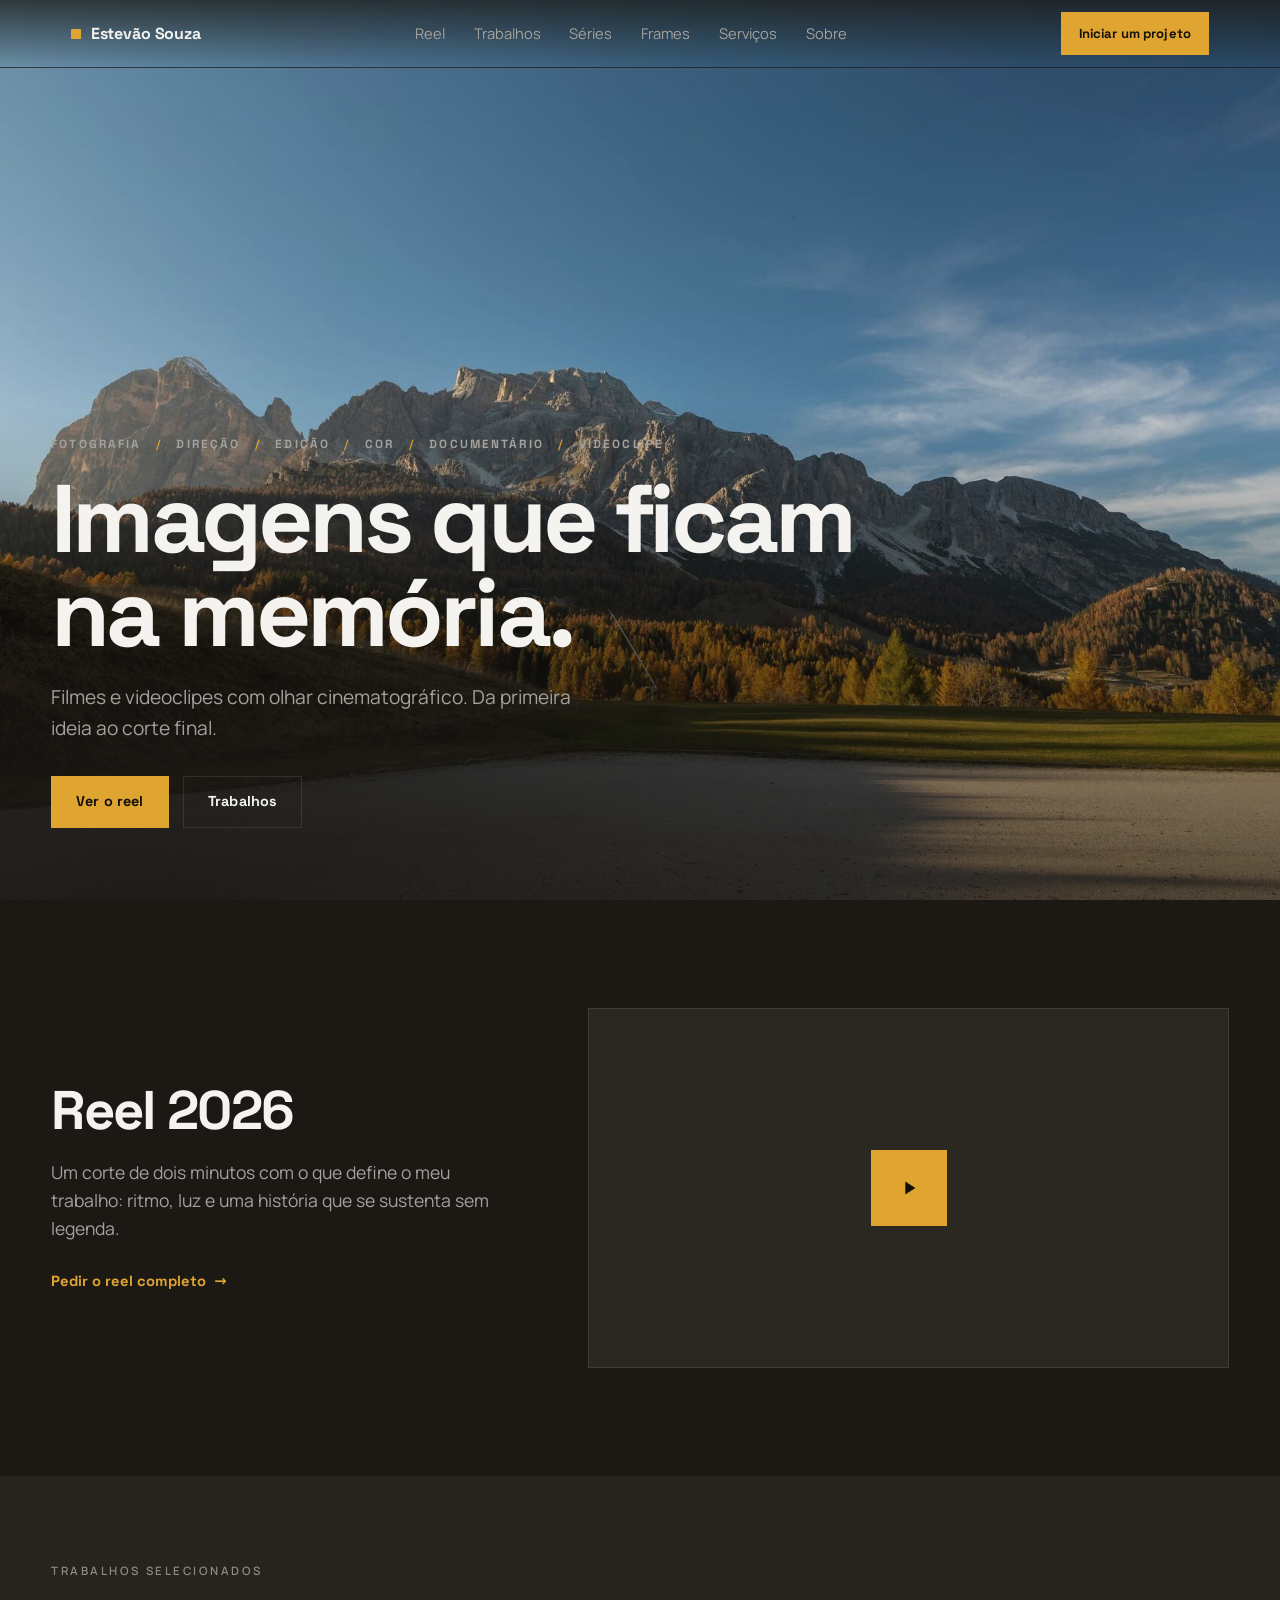
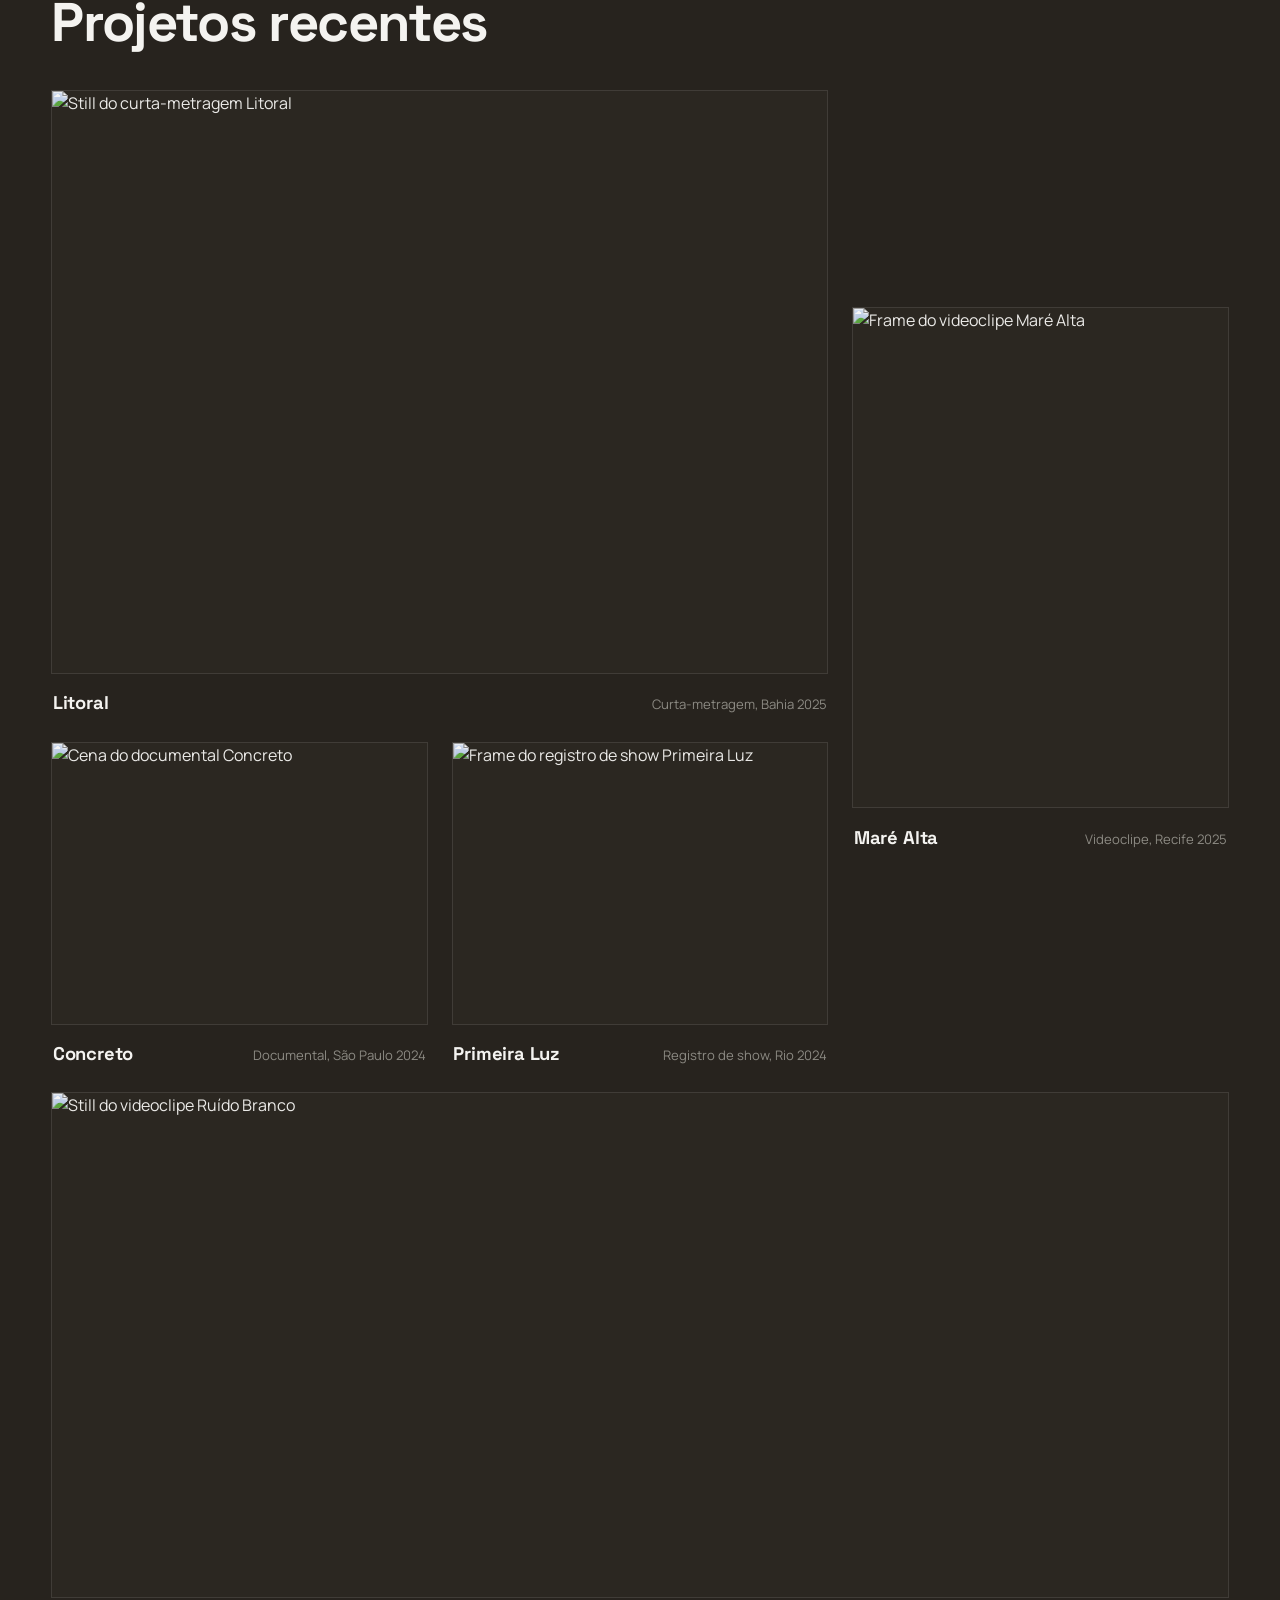
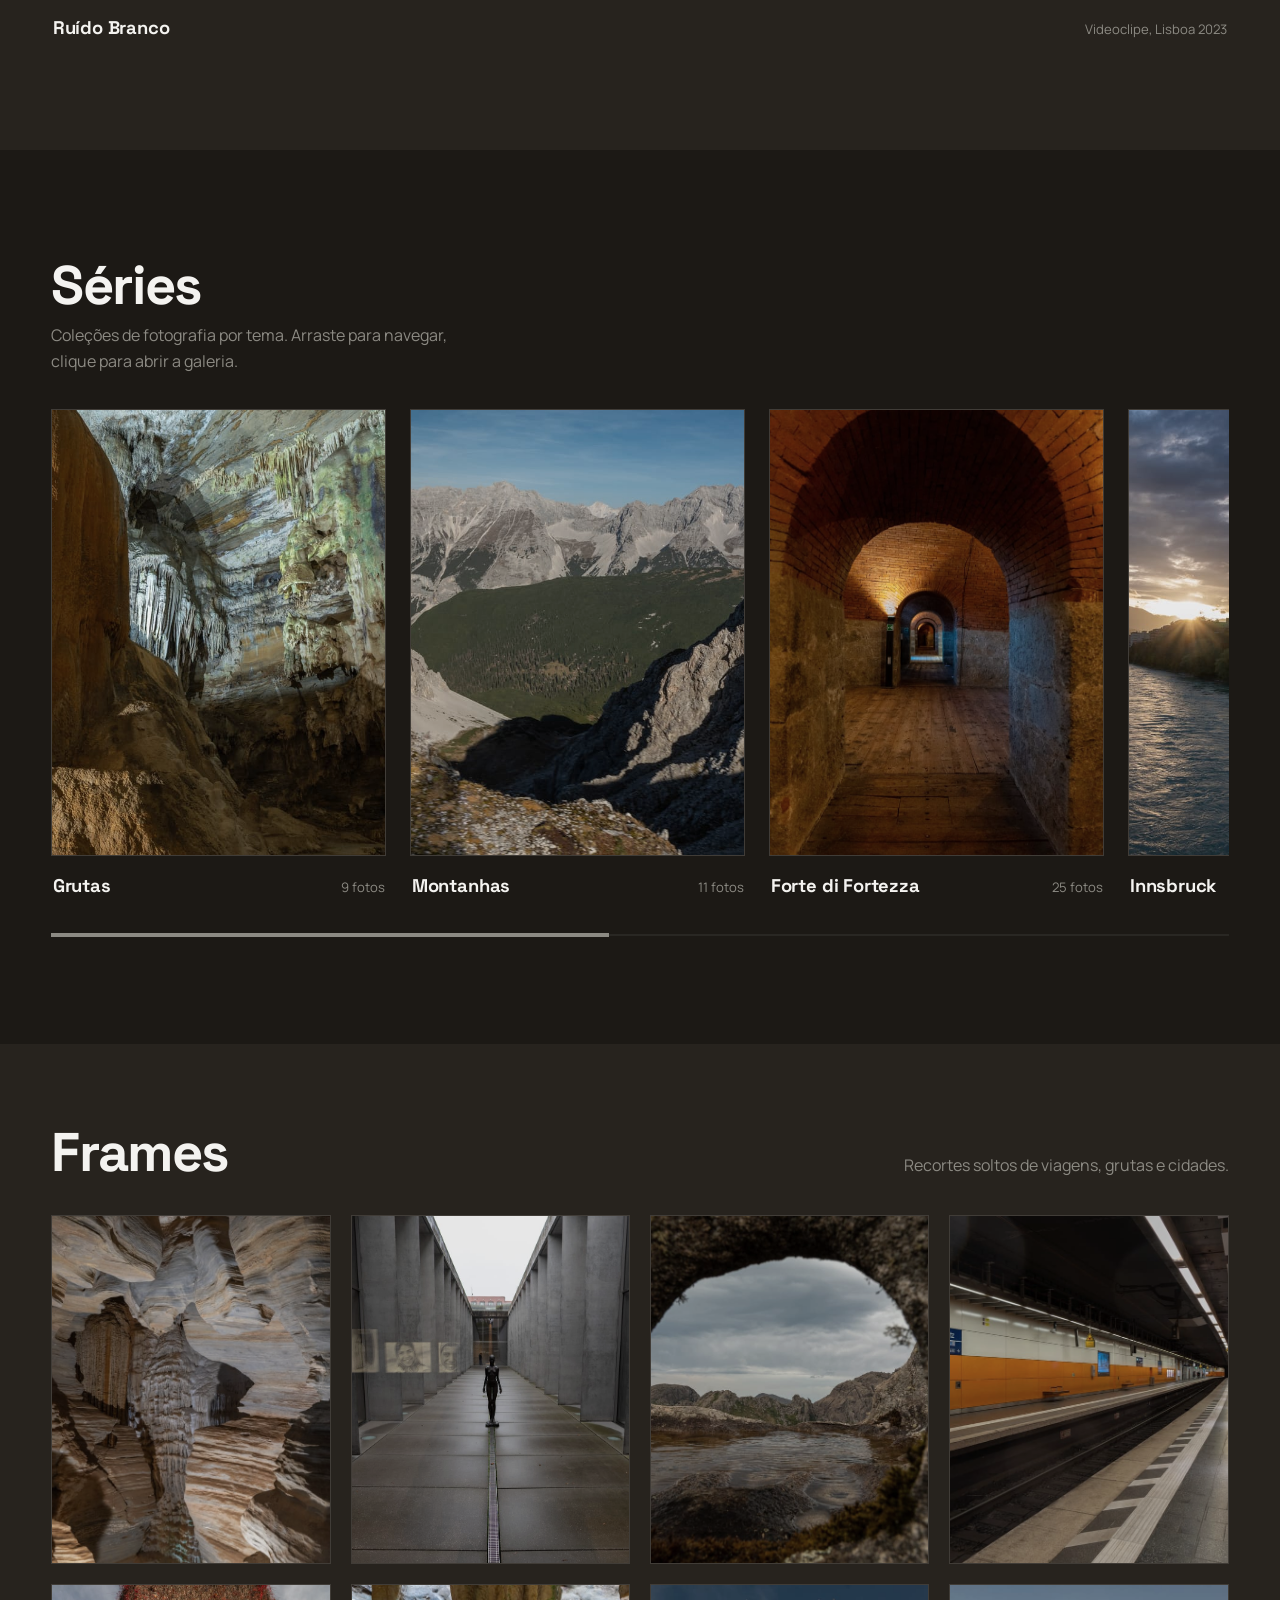
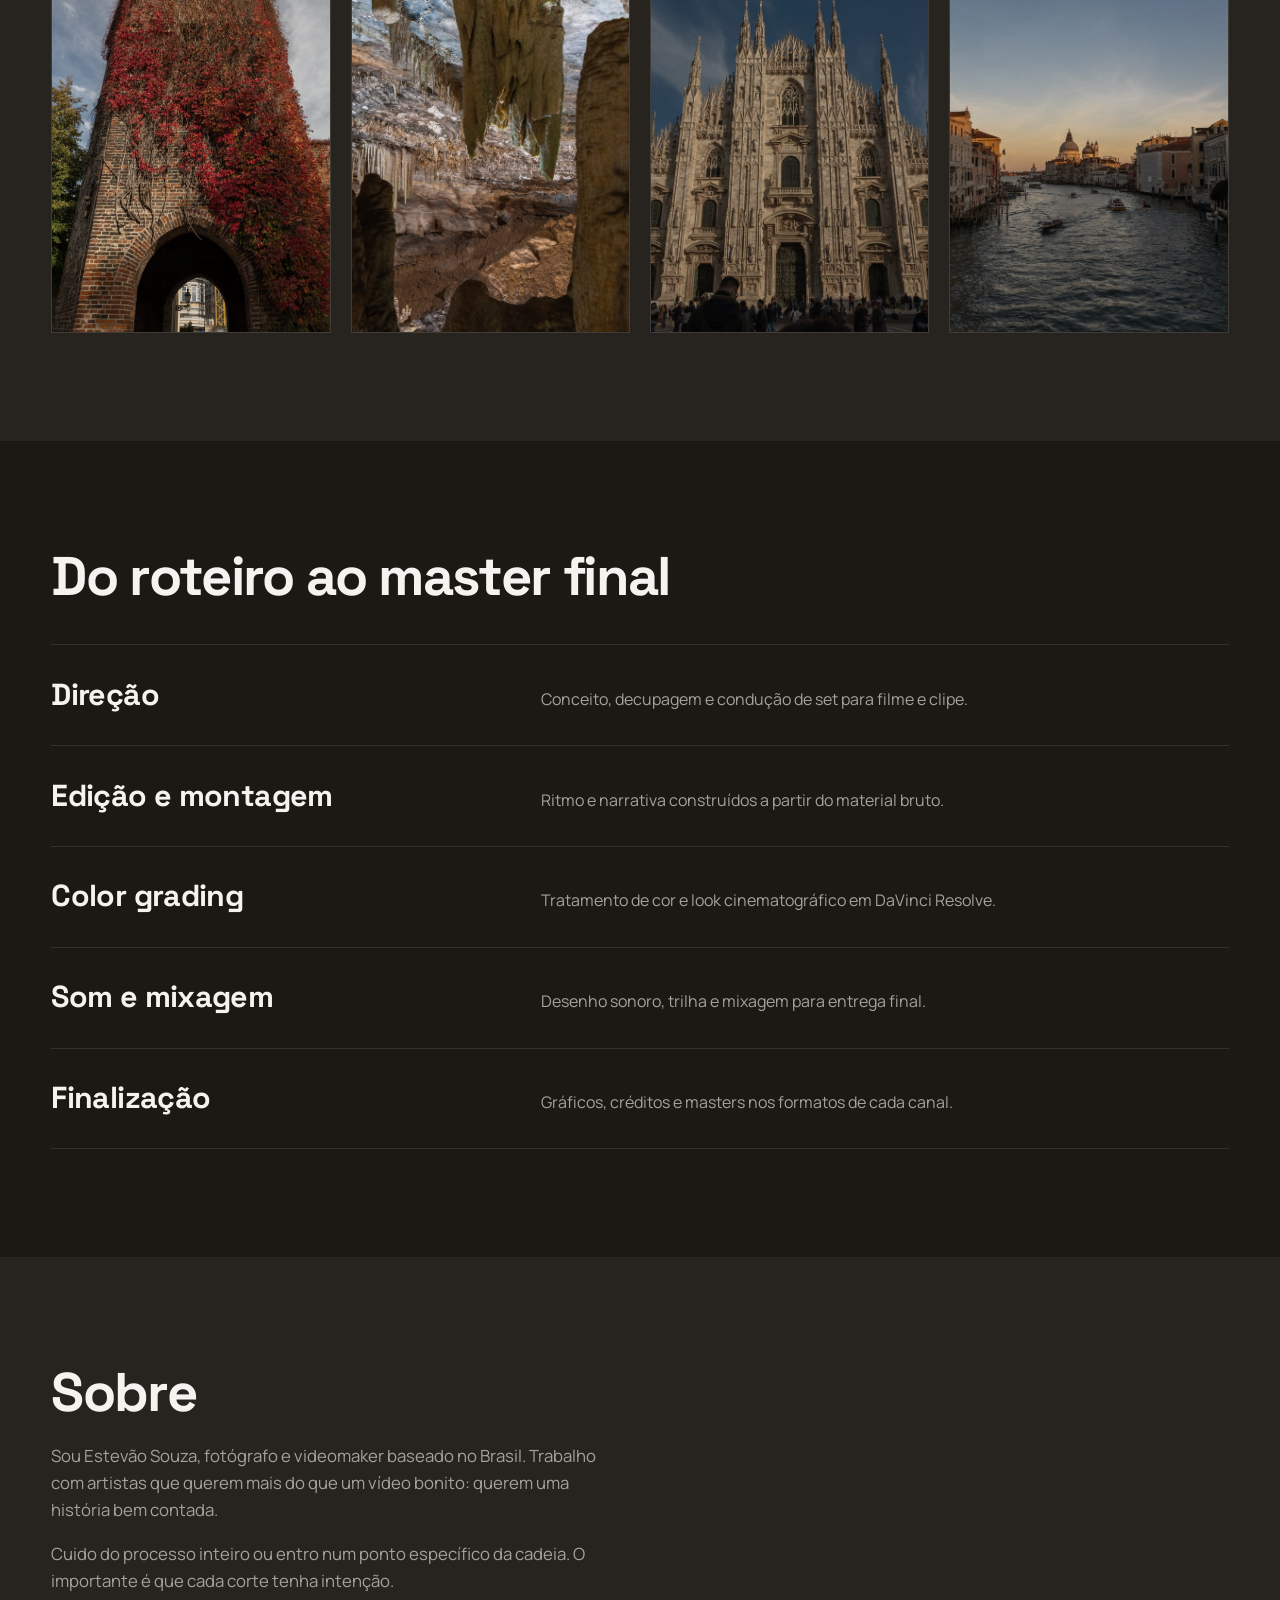
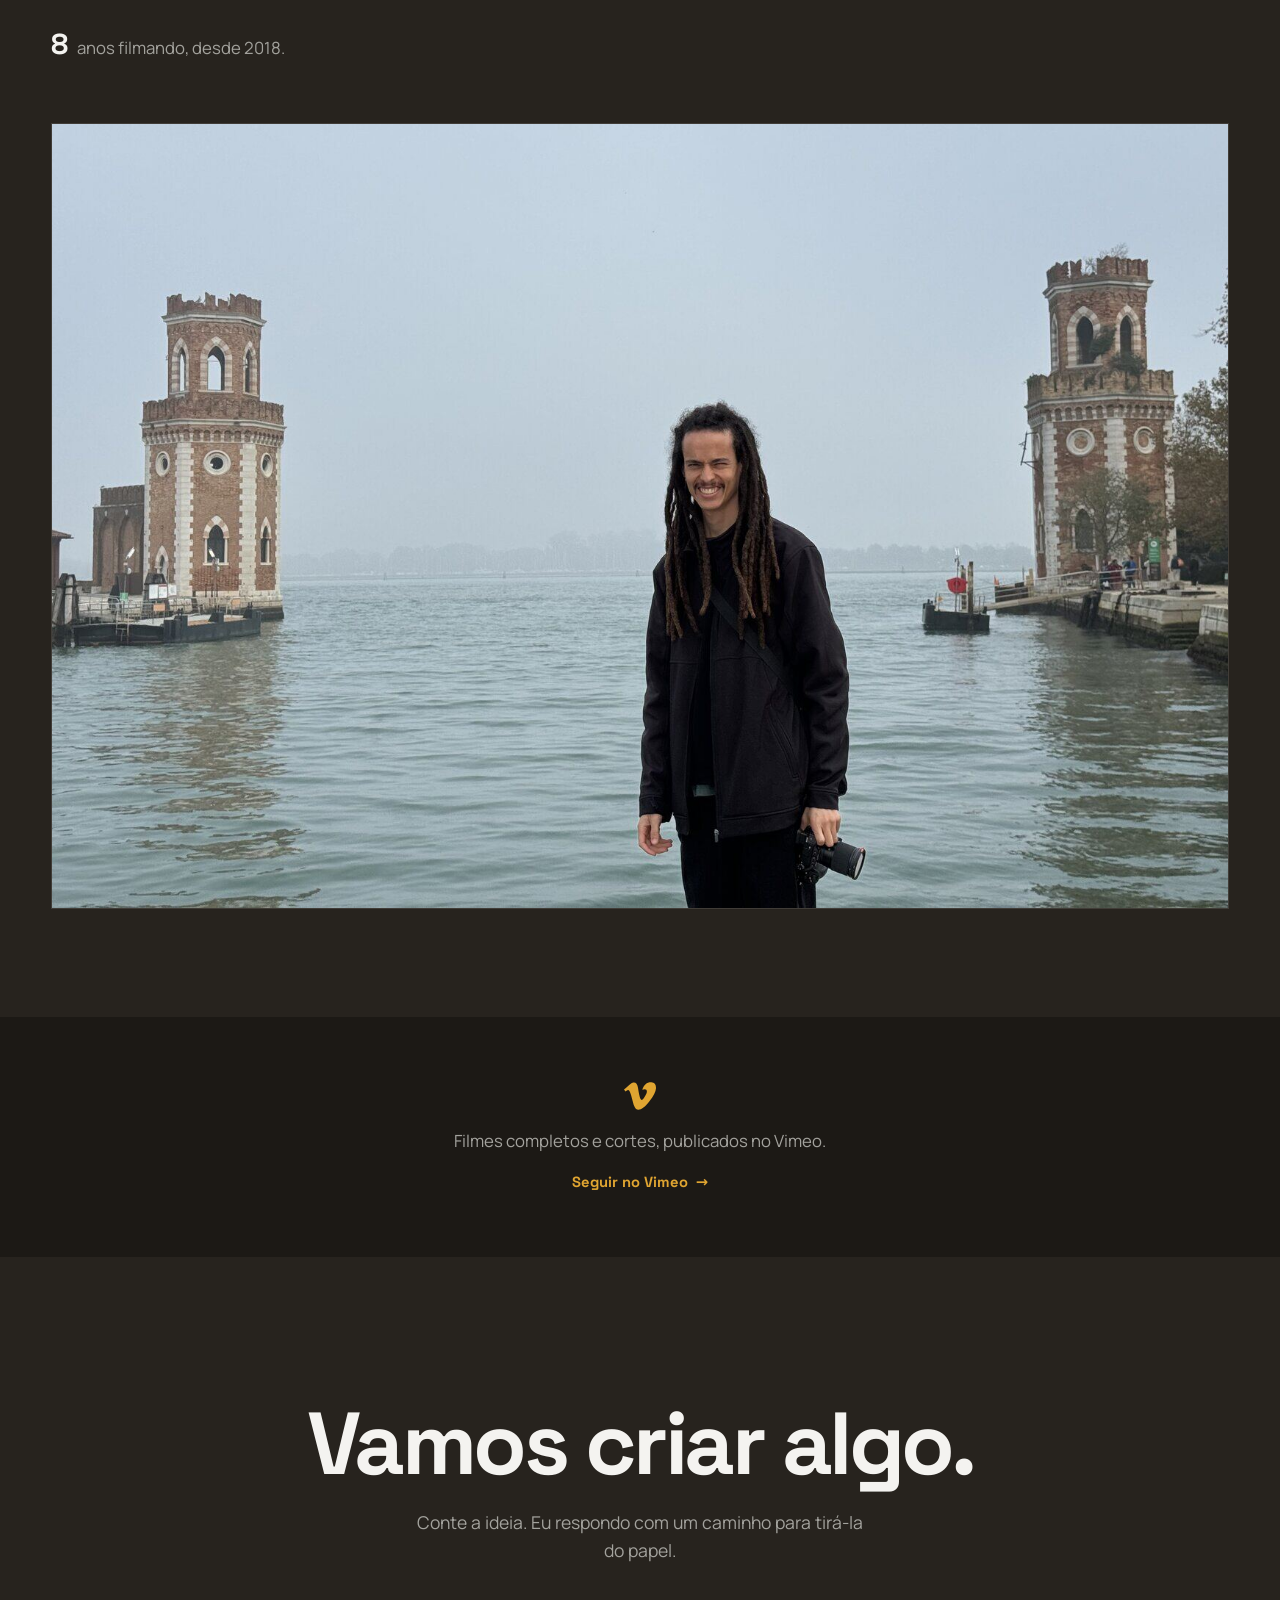
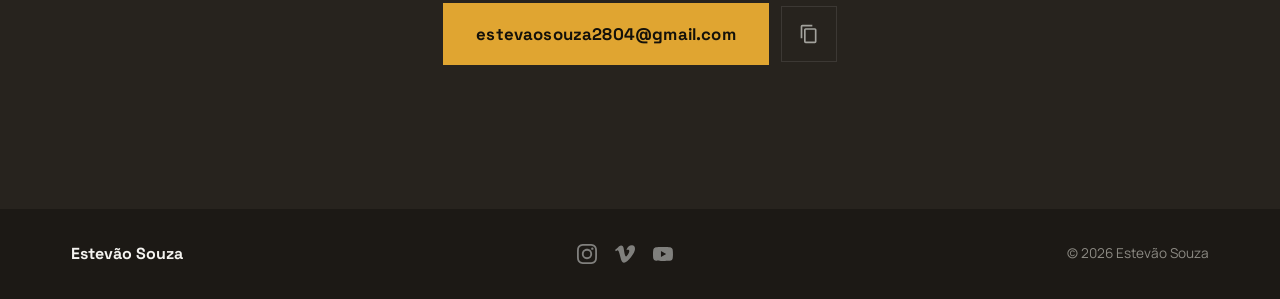
==== commit b4b4ee65: "Redesign visual ref. EFA/Vimeo: fundo quente, hairlines e carrossel arrastavel - Fundo preto puro (#" ====
--- a/index.html
+++ b/index.html
@@ -12,8 +12,8 @@
   <meta property="og:image" content="https://website-portifolio-sigma.vercel.app/images/web/dolomitas-02.jpg" />
   <meta property="og:locale" content="pt_BR" />
   <link rel="canonical" href="https://website-portifolio-sigma.vercel.app/" />
-  <meta name="theme-color" content="#0a0a0b" />
-  <link rel="icon" type="image/svg+xml" href="data:image/svg+xml,%3Csvg xmlns='http://www.w3.org/2000/svg' viewBox='0 0 24 24'%3E%3Crect width='24' height='24' fill='%230a0a0b'/%3E%3Crect x='9' y='9' width='6' height='6' fill='%23e0a531'/%3E%3C/svg%3E" />
+  <meta name="theme-color" content="#1c1915" />
+  <link rel="icon" type="image/svg+xml" href="data:image/svg+xml,%3Csvg xmlns='http://www.w3.org/2000/svg' viewBox='0 0 24 24'%3E%3Crect width='24' height='24' fill='%231c1915'/%3E%3Crect x='9' y='9' width='6' height='6' fill='%23e0a531'/%3E%3C/svg%3E" />
   <link rel="stylesheet" href="styles.css" />
 </head>
 <body>
@@ -163,15 +163,7 @@
       <div class="series__head">
         <div>
           <h2 class="section-title">Séries</h2>
-          <p class="series__note">Coleções de fotografia por tema. Clique para abrir a galeria.</p>
-        </div>
-        <div class="series__nav">
-          <button class="series__btn" type="button" data-prev aria-label="Anterior">
-            <svg viewBox="0 0 24 24" width="20" height="20" aria-hidden="true"><path fill="currentColor" d="M15 5 8 12l7 7-1.5 1.5L5 12l8.5-8.5z"/></svg>
-          </button>
-          <button class="series__btn" type="button" data-next aria-label="Próximo">
-            <svg viewBox="0 0 24 24" width="20" height="20" aria-hidden="true"><path fill="currentColor" d="M9 5l7 7-7 7-1.5-1.5L13 12 7.5 6.5z"/></svg>
-          </button>
+          <p class="series__note">Coleções de fotografia por tema. Arraste para navegar, clique para abrir a galeria.</p>
         </div>
       </div>
 
@@ -204,6 +196,12 @@
           <div class="serie__img"><img loading="lazy" src="images/web/veneza-13-t.jpg" alt="Série Veneza" /></div>
           <div class="serie__meta"><h3 class="serie__title">Veneza</h3><span class="serie__count">14 fotos</span></div>
         </button>
+      </div>
+
+      <!-- barra de rolagem arrastável (ref. Vimeo/EFA); decorativa para
+           leitores de tela — teclado e touch usam a rolagem nativa do trilho -->
+      <div class="series__scrollbar" aria-hidden="true">
+        <div class="series__scrollbar-thumb"></div>
       </div>
     </section>
 
--- a/styles.css
+++ b/styles.css
@@ -1,6 +1,7 @@
 /* =========================================================
    Estevão Souza — Portfólio audiovisual
-   Tema: dark travado · Acento único: âmbar · Raio: 0 (reto)
+   Tema: dark quente com faixas alternadas (ref. EFA/Vimeo)
+   Acento único: âmbar · Raio: 0 (reto)
    Display: Space Grotesk · Corpo: Manrope (self-host via fontsource CDN)
    ========================================================= */
 
@@ -28,10 +29,12 @@
 
 /* ---- Tokens ---- */
 :root {
-  --bg:        #0a0a0b;
-  --bg-elev:   #121214;
-  --surface:   #16161a;
+  --bg:        #1c1915;   /* base escura quente */
+  --bg-alt:    #27231e;   /* faixa um tom mais clara, alterna com a base */
+  --bg-elev:   #221e19;
+  --surface:   #2b2721;
   --line:      rgba(244, 243, 240, 0.10);
+  --line-hi:   rgba(244, 243, 240, 0.30);  /* hairline no hover */
   --line-soft: rgba(244, 243, 240, 0.06);
   --text:      #f4f3f0;
   --text-dim:  #a3a29d;
@@ -45,6 +48,9 @@
 
   --wrap: 1240px;
   --gut: clamp(1.25rem, 4vw, 4rem);
+  /* seções full-bleed: o fundo vai de borda a borda e o padding lateral
+     centraliza o conteúdo na largura --wrap (substitui max-width+margin) */
+  --pad-x: max(var(--gut), calc((100% - var(--wrap)) / 2));
   --radius: 0px;            /* shape lock: tudo reto */
   --ease: cubic-bezier(0.16, 1, 0.3, 1);
 }
@@ -158,11 +164,11 @@
   position: fixed; inset: 0 0 auto 0; z-index: 100;
   height: 68px;
   backdrop-filter: blur(8px);
-  background: linear-gradient(180deg, rgba(10,10,11,.72), rgba(10,10,11,0));
+  background: linear-gradient(180deg, rgba(28,25,21,.72), rgba(28,25,21,0));
   transition: background .3s var(--ease), border-color .3s var(--ease);
   border-bottom: 1px solid transparent;
 }
-.nav.is-stuck { background: rgba(10,10,11,.9); border-bottom-color: var(--line-soft); }
+.nav.is-stuck { background: rgba(28,25,21,.9); border-bottom-color: var(--line-soft); }
 .nav__inner {
   max-width: var(--wrap); margin: 0 auto; height: 100%;
   padding: 0 var(--gut);
@@ -221,8 +227,8 @@
 .hero__scrim {
   position: absolute; inset: 0; z-index: 2;
   background:
-    linear-gradient(180deg, rgba(10,10,11,.12) 0%, rgba(10,10,11,0) 45%, rgba(10,10,11,.72) 100%),
-    radial-gradient(110% 85% at 12% 100%, rgba(10,10,11,.8), transparent 55%);
+    linear-gradient(180deg, rgba(28,25,21,.12) 0%, rgba(28,25,21,0) 45%, rgba(28,25,21,.72) 100%),
+    radial-gradient(110% 85% at 12% 100%, rgba(28,25,21,.8), transparent 55%);
 }
 .hero__content { position: relative; z-index: 1; max-width: var(--wrap); margin: 0 auto; width: 100%; }
 .hero__title {
@@ -248,8 +254,7 @@
    REEL (featured media + text split)
    ========================================================= */
 .reel {
-  max-width: var(--wrap); margin: 0 auto;
-  padding: clamp(5rem, 12vh, 9rem) var(--gut);
+  padding: clamp(5rem, 12vh, 9rem) var(--pad-x);
   display: grid; grid-template-columns: 0.85fr 1.15fr; gap: clamp(2rem, 5vw, 4.5rem);
   align-items: center;
 }
@@ -257,7 +262,7 @@
 .reel__text .lede { margin-bottom: 1.6rem; }
 .reel__frame {
   position: relative; aspect-ratio: 16 / 9; overflow: hidden;
-  background: var(--surface); border: 1px solid var(--line-soft);
+  background: var(--surface); border: 1px solid var(--line);
 }
 .reel__video { width: 100%; height: 100%; object-fit: cover; }
 .play {
@@ -282,8 +287,8 @@
    TRABALHOS (asymmetric gallery grid — 5 itens, 5 células)
    ========================================================= */
 .works {
-  max-width: var(--wrap); margin: 0 auto;
-  padding: clamp(2rem, 4vh, 4rem) var(--gut) clamp(5rem, 12vh, 9rem);
+  background: var(--bg-alt);
+  padding: clamp(4rem, 9vh, 6.5rem) var(--pad-x) clamp(5rem, 12vh, 9rem);
 }
 .works__head { margin-bottom: 2.5rem; }
 .works__head .eyebrow { margin-bottom: .9rem; }
@@ -301,7 +306,12 @@
 .work--tall { grid-column: span 2; grid-row: span 2; }
 .work--full { grid-column: span 6; }
 .work--full .work__img img { aspect-ratio: 21/9; }
-.work__img { overflow: hidden; background: var(--surface); position: relative; }
+.work__img {
+  overflow: hidden; background: var(--surface); position: relative;
+  border: 1px solid var(--line);
+  transition: border-color .3s var(--ease);
+}
+.work:hover .work__img, .work:focus-visible .work__img { border-color: var(--line-hi); }
 
 /* preview em vídeo no hover (ref: videomaker portfolios) */
 .card-vid {
@@ -314,7 +324,7 @@
 .work__img img {
   width: 100%; height: 100%; object-fit: cover; aspect-ratio: 4/3;
   transition: transform .6s var(--ease), filter .6s var(--ease);
-  filter: grayscale(.25) brightness(.92);
+  filter: grayscale(.1) brightness(.96);
 }
 .work--tall .work__img img { aspect-ratio: 3/4; }
 .work:hover .work__img img { transform: scale(1.04); filter: grayscale(0) brightness(1); }
@@ -334,47 +344,59 @@
 }
 
 /* =========================================================
-   SÉRIES (carrossel horizontal — ref: hyogen / alanschaller)
+   SÉRIES (carrossel horizontal — arrastar + barra, ref. EFA/Vimeo)
    ========================================================= */
 .series {
-  max-width: var(--wrap); margin: 0 auto;
-  padding: clamp(5rem, 12vh, 9rem) var(--gut);
-  border-top: 1px solid var(--line-soft);
+  padding: clamp(5rem, 12vh, 9rem) var(--pad-x);
 }
 .series__head {
   display: flex; align-items: flex-end; justify-content: space-between;
   gap: 1.5rem; flex-wrap: wrap; margin-bottom: 2.2rem;
 }
 .series__note { color: var(--text-mute); margin-top: .6rem; max-width: 40ch; }
-.series__nav { display: flex; gap: .6rem; }
-.series__btn {
-  width: 48px; height: 48px; display: grid; place-items: center;
-  background: transparent; border: 1px solid var(--line); color: var(--text);
-  cursor: pointer; border-radius: var(--radius);
-  transition: border-color .25s var(--ease), color .25s var(--ease), opacity .25s var(--ease);
-}
-.series__btn:hover { border-color: var(--accent); color: var(--accent); }
-.series__btn[disabled] { opacity: .25; cursor: default; }
 .series__track {
   --sgap: clamp(1rem, 2vw, 1.5rem);
   display: flex; gap: var(--sgap);
-  overflow-x: auto; scroll-snap-type: x mandatory;
+  overflow-x: auto; scroll-snap-type: x proximity;
   scrollbar-width: none; -ms-overflow-style: none;
   padding-bottom: .5rem; scroll-padding-left: var(--gut);
+  cursor: grab;
+}
+.series__track.is-dragging {
+  cursor: grabbing;
+  scroll-snap-type: none; /* o snap brigaria com o arrasto livre */
+  user-select: none;
 }
 .series__track::-webkit-scrollbar { display: none; }
-/* exatamente 3 cards por vez no desktop, sem cortar o do canto */
+/* 3.3 cards por vez no desktop: o card cortado no canto sinaliza
+   que há mais conteúdo para arrastar (peek, como na referência) */
 .serie {
-  flex: 0 0 calc((100% - 2 * var(--sgap)) / 3); scroll-snap-align: start;
+  flex: 0 0 calc((100% - 3 * var(--sgap)) / 3.3); scroll-snap-align: start;
   background: none; border: 0; padding: 0; margin: 0; text-align: left;
   font: inherit; color: inherit; cursor: pointer;
 }
-@media (max-width: 820px) { .serie { flex-basis: calc((100% - var(--sgap)) / 2); } }
+@media (max-width: 820px) { .serie { flex-basis: calc((100% - 2 * var(--sgap)) / 2.2); } }
 @media (max-width: 520px) { .serie { flex-basis: 84%; } }
-.serie__img { overflow: hidden; background: var(--surface); aspect-ratio: 3 / 4; position: relative; }
+
+/* barra de rolagem arrastável sob o trilho */
+.series__scrollbar {
+  position: relative; margin-top: 1.6rem; height: 2px;
+  background: var(--line-soft);
+  cursor: pointer; touch-action: none;
+}
+.series__scrollbar::before { content: ""; position: absolute; inset: -10px 0; } /* área de clique maior */
+.series__scrollbar-thumb {
+  position: absolute; top: -1px; left: 0; height: 4px; width: 25%;
+  background: var(--text-mute);
+  transition: background .25s var(--ease);
+}
+.series__scrollbar:hover .series__scrollbar-thumb { background: var(--accent); }
+
+.serie__img { overflow: hidden; background: var(--surface); aspect-ratio: 3 / 4; position: relative; border: 1px solid var(--line); transition: border-color .3s var(--ease); }
+.serie:hover .serie__img, .serie:focus-visible .serie__img { border-color: var(--line-hi); }
 .serie__img img {
   width: 100%; height: 100%; object-fit: cover;
-  filter: grayscale(.5) brightness(.9);
+  filter: grayscale(.2) brightness(.95);
   transition: filter .5s var(--ease), transform .6s var(--ease);
 }
 .serie:hover .serie__img img { filter: none; transform: scale(1.03); }
@@ -387,8 +409,8 @@
    FRAMES (galeria densa estilo masonry — ref: illkoncept)
    ========================================================= */
 .frames {
-  max-width: var(--wrap); margin: 0 auto;
-  padding: clamp(2rem, 4vh, 4rem) var(--gut) clamp(5rem, 12vh, 9rem);
+  background: var(--bg-alt);
+  padding: clamp(4rem, 9vh, 6.5rem) var(--pad-x) clamp(5rem, 12vh, 9rem);
 }
 .frames__head {
   display: flex; align-items: baseline; justify-content: space-between;
@@ -405,11 +427,16 @@
   background: none; border: 0; padding: 0; cursor: pointer;
 }
 /* overflow vive no wrapper, não no botão, para não cortar o anel de foco */
-.frame__img { overflow: hidden; background: var(--surface); position: relative; }
+.frame__img {
+  overflow: hidden; background: var(--surface); position: relative;
+  border: 1px solid var(--line);
+  transition: border-color .3s var(--ease);
+}
+.frame:hover .frame__img, .frame:focus-visible .frame__img { border-color: var(--line-hi); }
 .frame img {
   width: 100%; height: 100%; object-fit: cover;
   aspect-ratio: 4 / 5;
-  filter: grayscale(.6) brightness(.85);
+  filter: grayscale(.25) brightness(.93);
   transition: filter .5s var(--ease), transform .6s var(--ease);
 }
 .frame:hover img { filter: grayscale(0) brightness(1); transform: scale(1.03); }
@@ -428,7 +455,7 @@
   position: fixed; inset: 0; z-index: 300;
   display: grid; place-items: center;
   padding: clamp(1rem, 4vw, 3rem);
-  background: rgba(7, 7, 8, 0.94);
+  background: rgba(18, 16, 13, 0.94);
   backdrop-filter: blur(6px);
   opacity: 0; transition: opacity .35s var(--ease);
 }
@@ -450,10 +477,10 @@
 .lightbox__nav {
   position: absolute; top: 50%; transform: translateY(-50%);
   width: 52px; height: 52px; display: grid; place-items: center;
-  background: rgba(10,10,11,.55); border: 1px solid var(--line); color: var(--text);
+  background: rgba(28,25,21,.55); border: 1px solid var(--line); color: var(--text);
   cursor: pointer; transition: border-color .25s var(--ease), color .25s var(--ease), background .25s var(--ease);
 }
-.lightbox__nav:hover { border-color: var(--accent); color: var(--accent); background: rgba(10,10,11,.8); }
+.lightbox__nav:hover { border-color: var(--accent); color: var(--accent); background: rgba(28,25,21,.8); }
 .lightbox__prev { left: clamp(1rem, 3vw, 2rem); }
 .lightbox__next { right: clamp(1rem, 3vw, 2rem); }
 .lightbox__nav[hidden] { display: none; }
@@ -466,9 +493,7 @@
    SERVIÇOS (hairline index list)
    ========================================================= */
 .fazer {
-  max-width: var(--wrap); margin: 0 auto;
-  padding: clamp(5rem, 12vh, 9rem) var(--gut);
-  border-top: 1px solid var(--line-soft);
+  padding: clamp(5rem, 12vh, 9rem) var(--pad-x);
 }
 .fazer__title { margin-bottom: 2.5rem; max-width: 18ch; }
 .row {
@@ -492,11 +517,11 @@
    SOBRE (stacked editorial + portrait)
    ========================================================= */
 .about {
-  max-width: var(--wrap); margin: 0 auto;
-  padding: clamp(5rem, 12vh, 9rem) var(--gut);
+  background: var(--bg-alt);
+  padding: clamp(5rem, 12vh, 9rem) var(--pad-x);
   display: grid; grid-template-columns: 1fr; gap: clamp(2rem, 5vw, 3.5rem);
 }
-.about__portrait { overflow: hidden; background: var(--surface); order: 2; }
+.about__portrait { overflow: hidden; background: var(--surface); order: 2; border: 1px solid var(--line); }
 .about__portrait img { width: 100%; aspect-ratio: 3/2; object-fit: cover; }
 .about__text { order: 1; }
 .about__text .section-title { margin-bottom: 1.4rem; }
@@ -513,8 +538,6 @@
    ========================================================= */
 .vimeo-cta {
   padding: clamp(3rem, 7vh, 5rem) var(--gut);
-  border-top: 1px solid var(--line-soft);
-  border-bottom: 1px solid var(--line-soft);
   text-align: center;
 }
 .vimeo-cta__inner { display: flex; flex-direction: column; align-items: center; gap: 1rem; }
@@ -524,6 +547,7 @@
    CONTATO
    ========================================================= */
 .contact {
+  background: var(--bg-alt);
   padding: clamp(6rem, 16vh, 11rem) var(--gut);
   text-align: center;
 }
@@ -557,7 +581,7 @@
 /* =========================================================
    FOOTER
    ========================================================= */
-.footer { border-top: 1px solid var(--line-soft); }
+.footer { background: var(--bg); }
 .footer__inner {
   max-width: var(--wrap); margin: 0 auto; padding: 2rem var(--gut);
   display: flex; align-items: center; justify-content: space-between; gap: 1.5rem; flex-wrap: wrap;
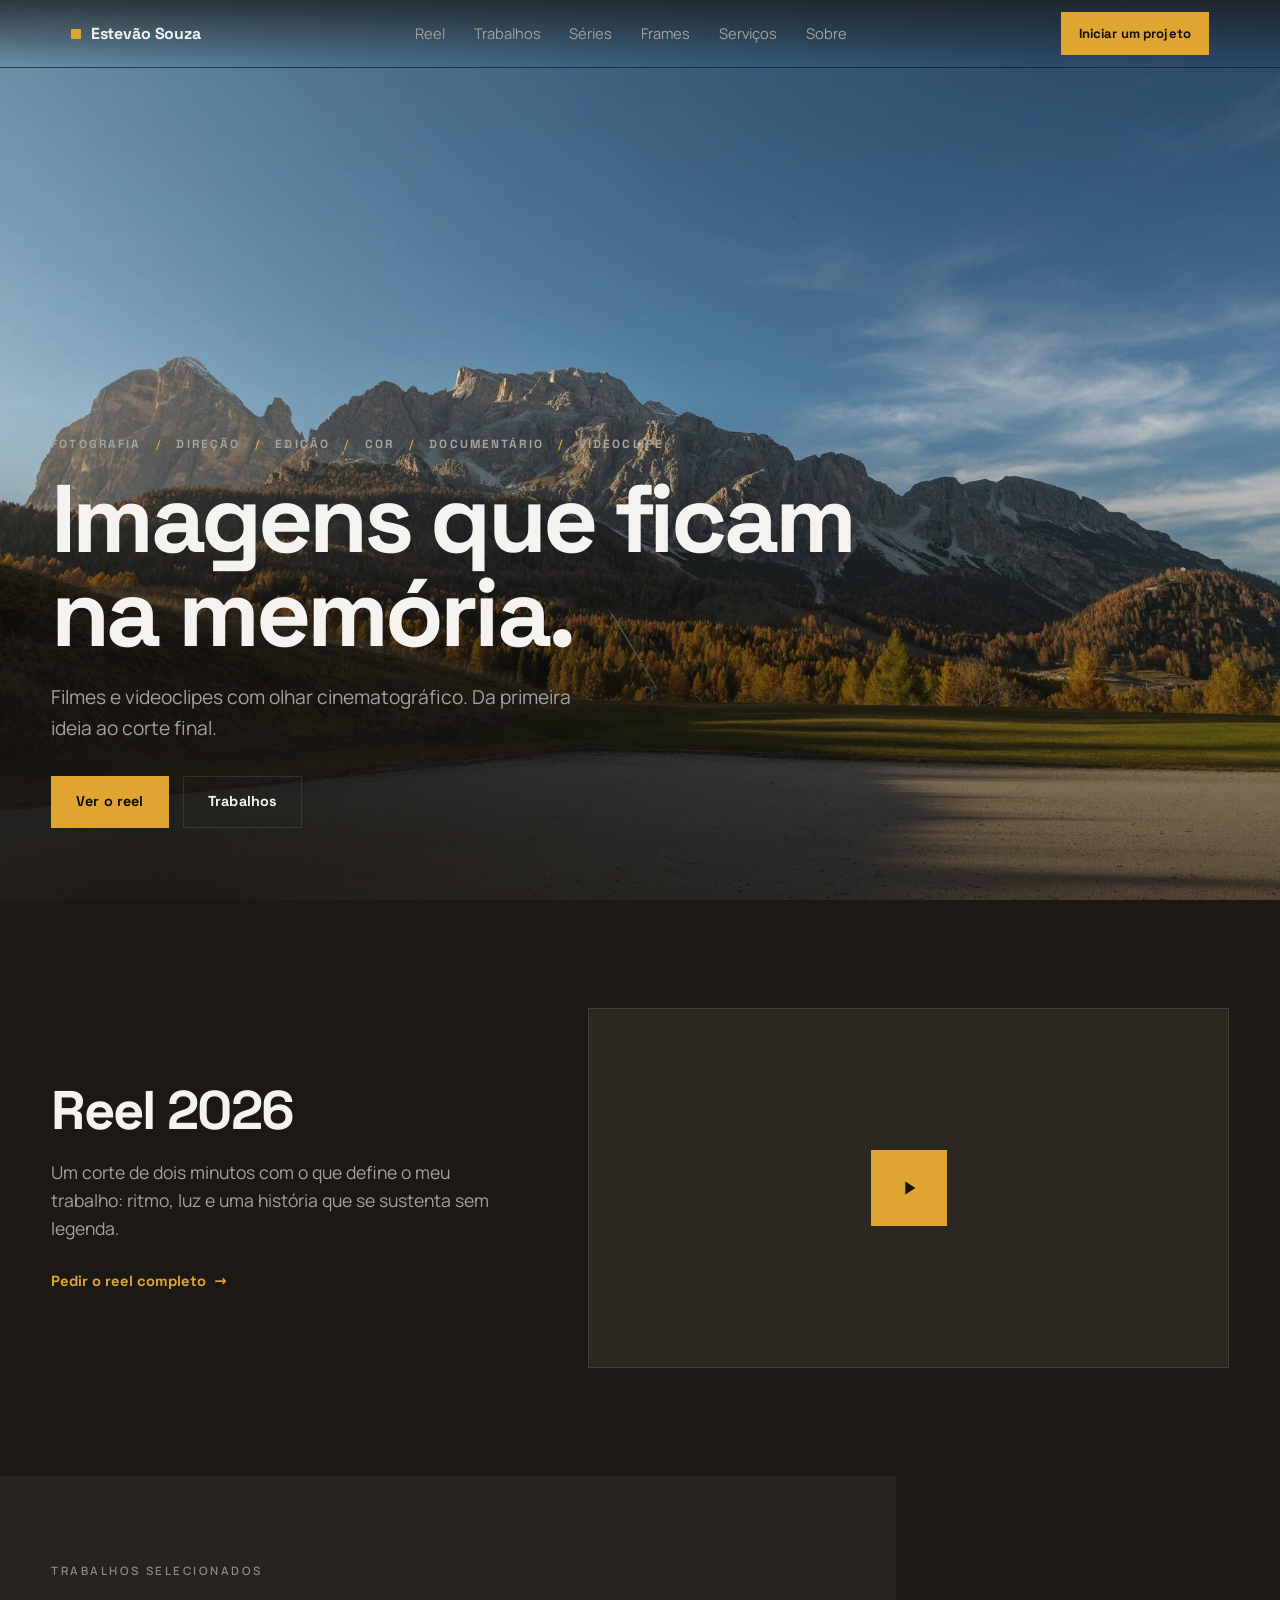
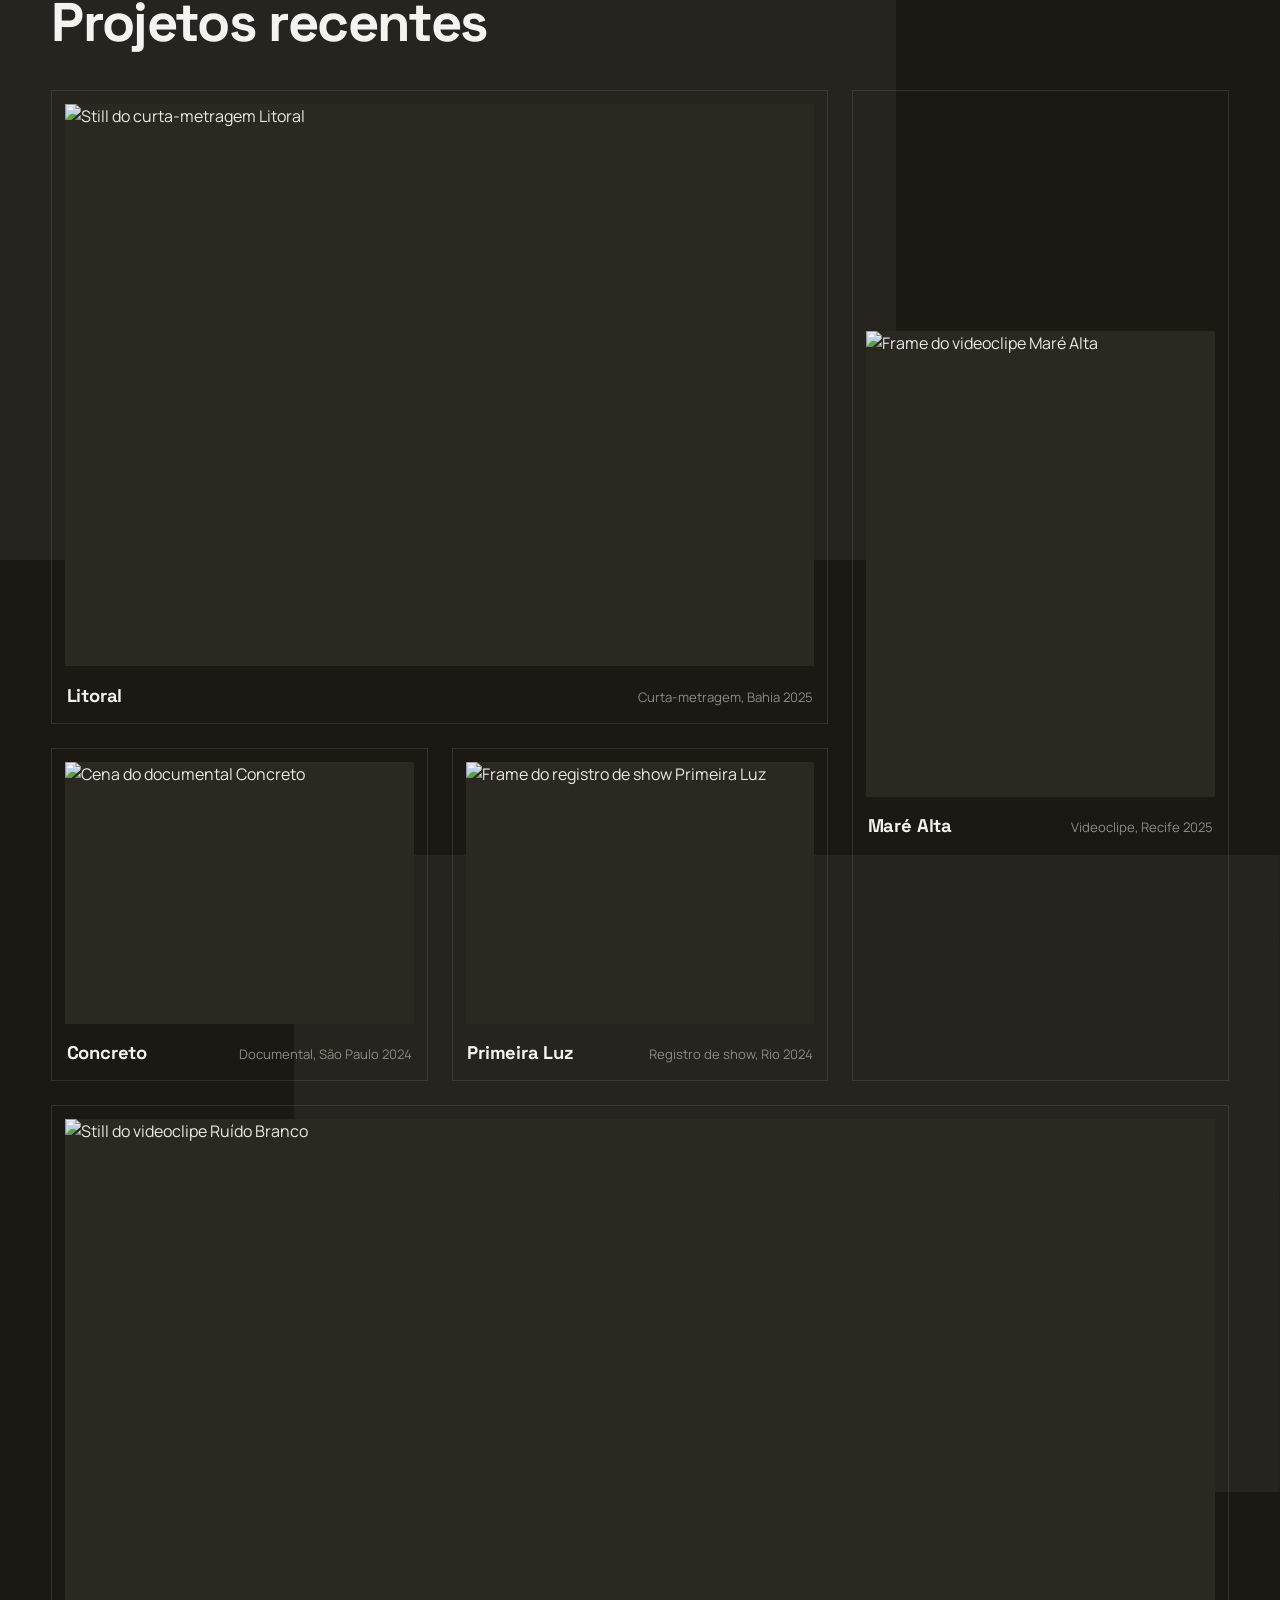
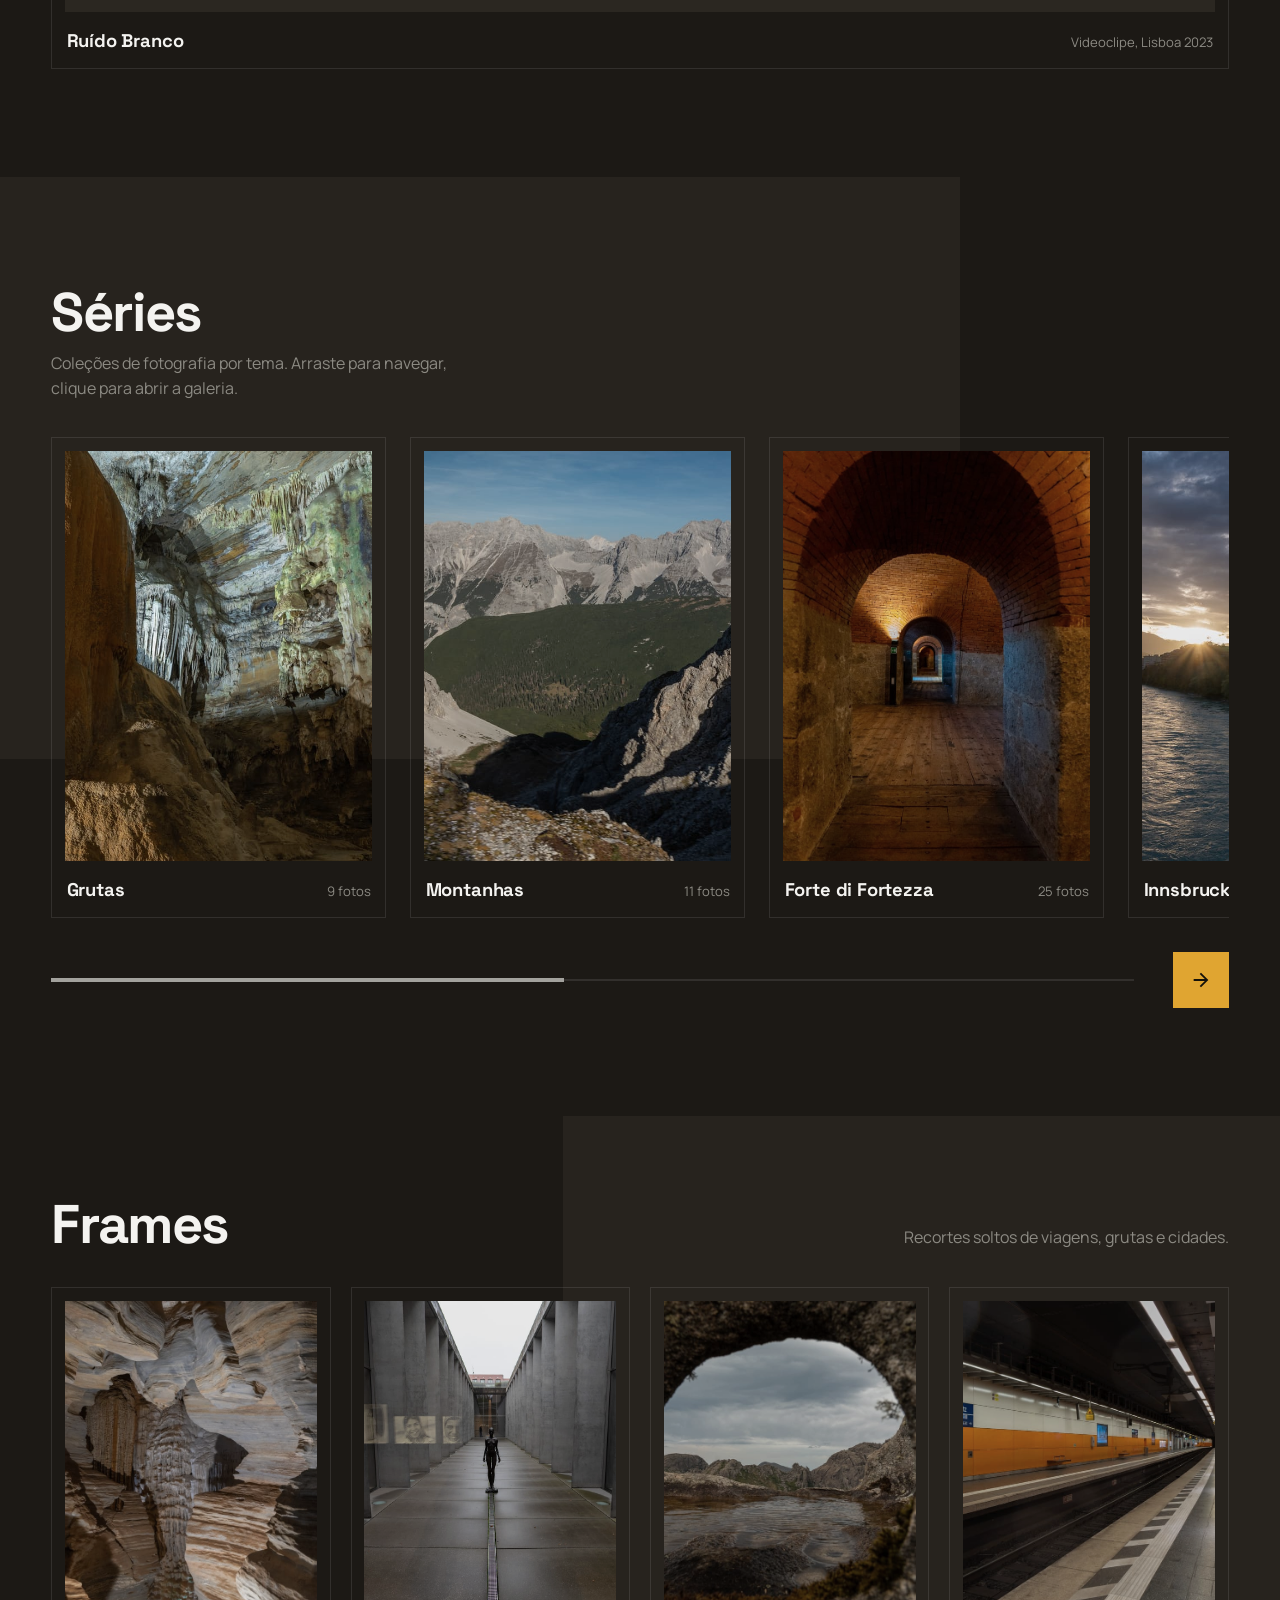
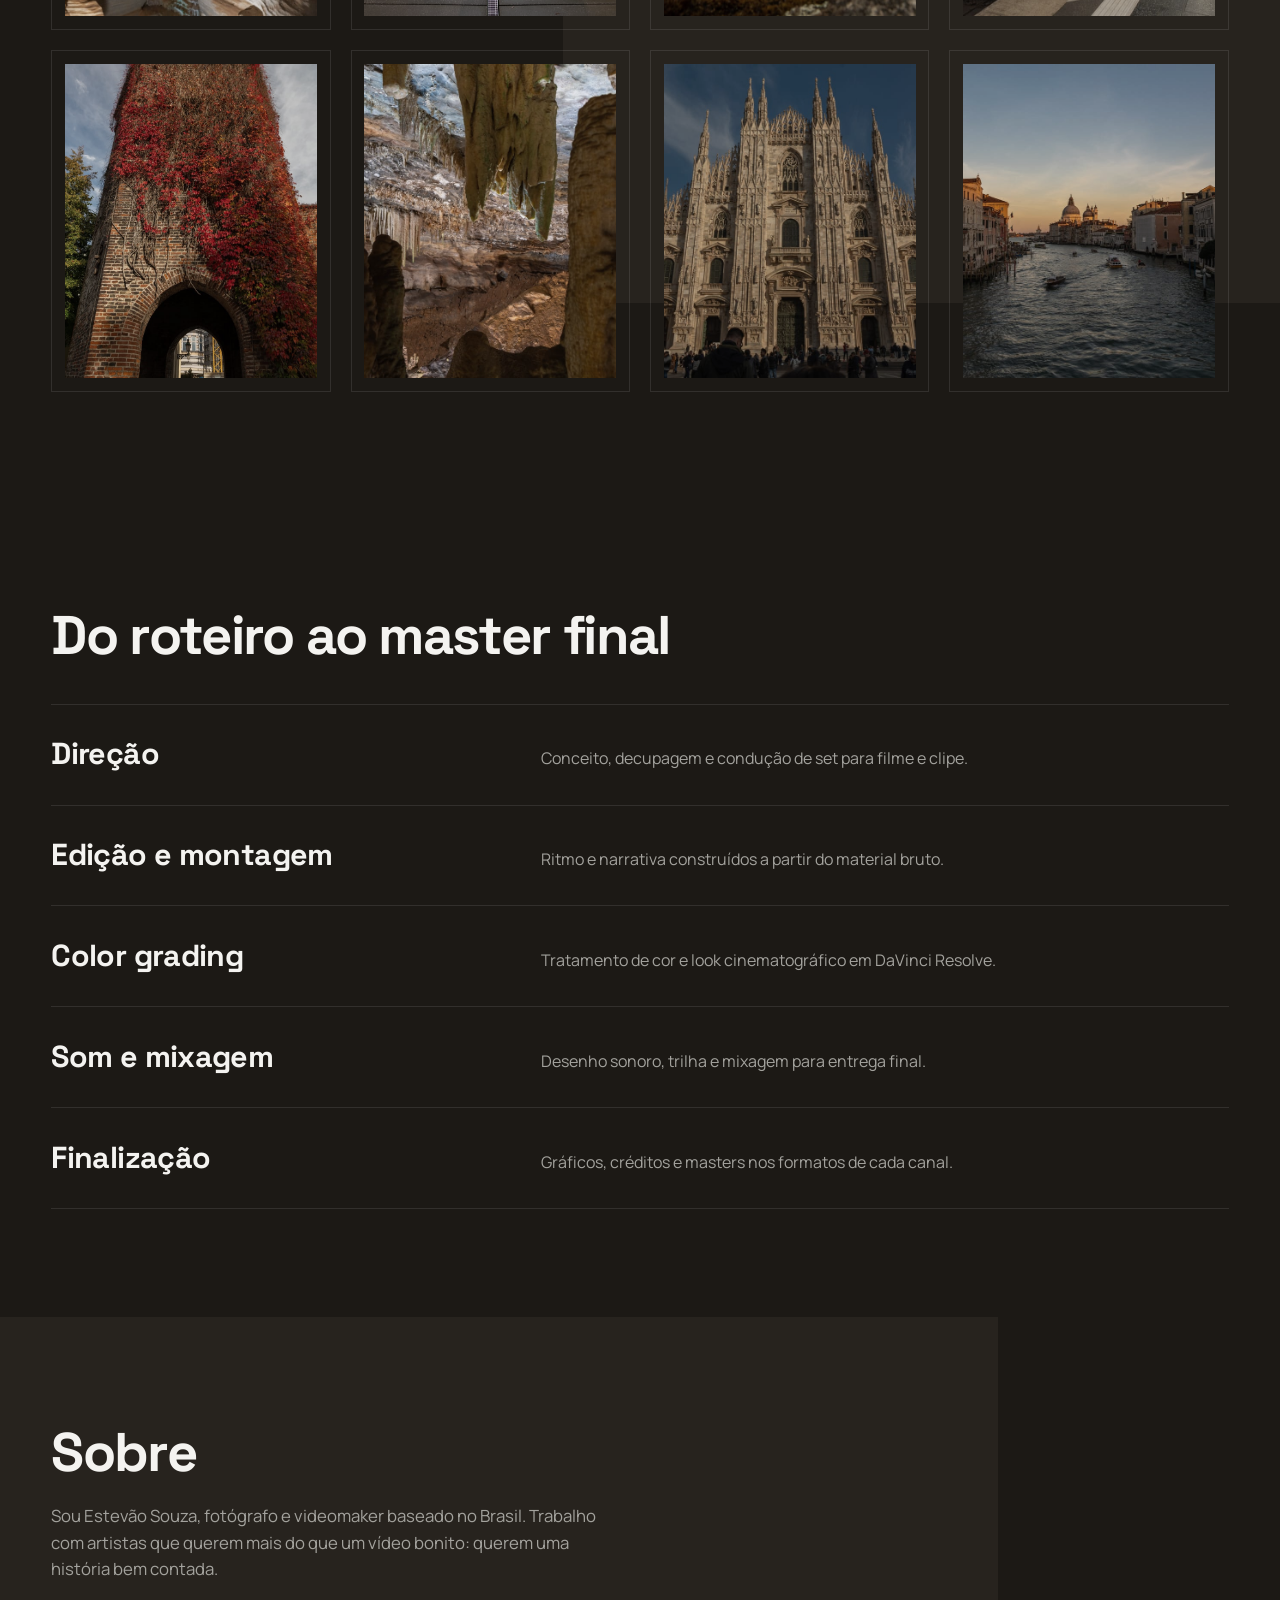
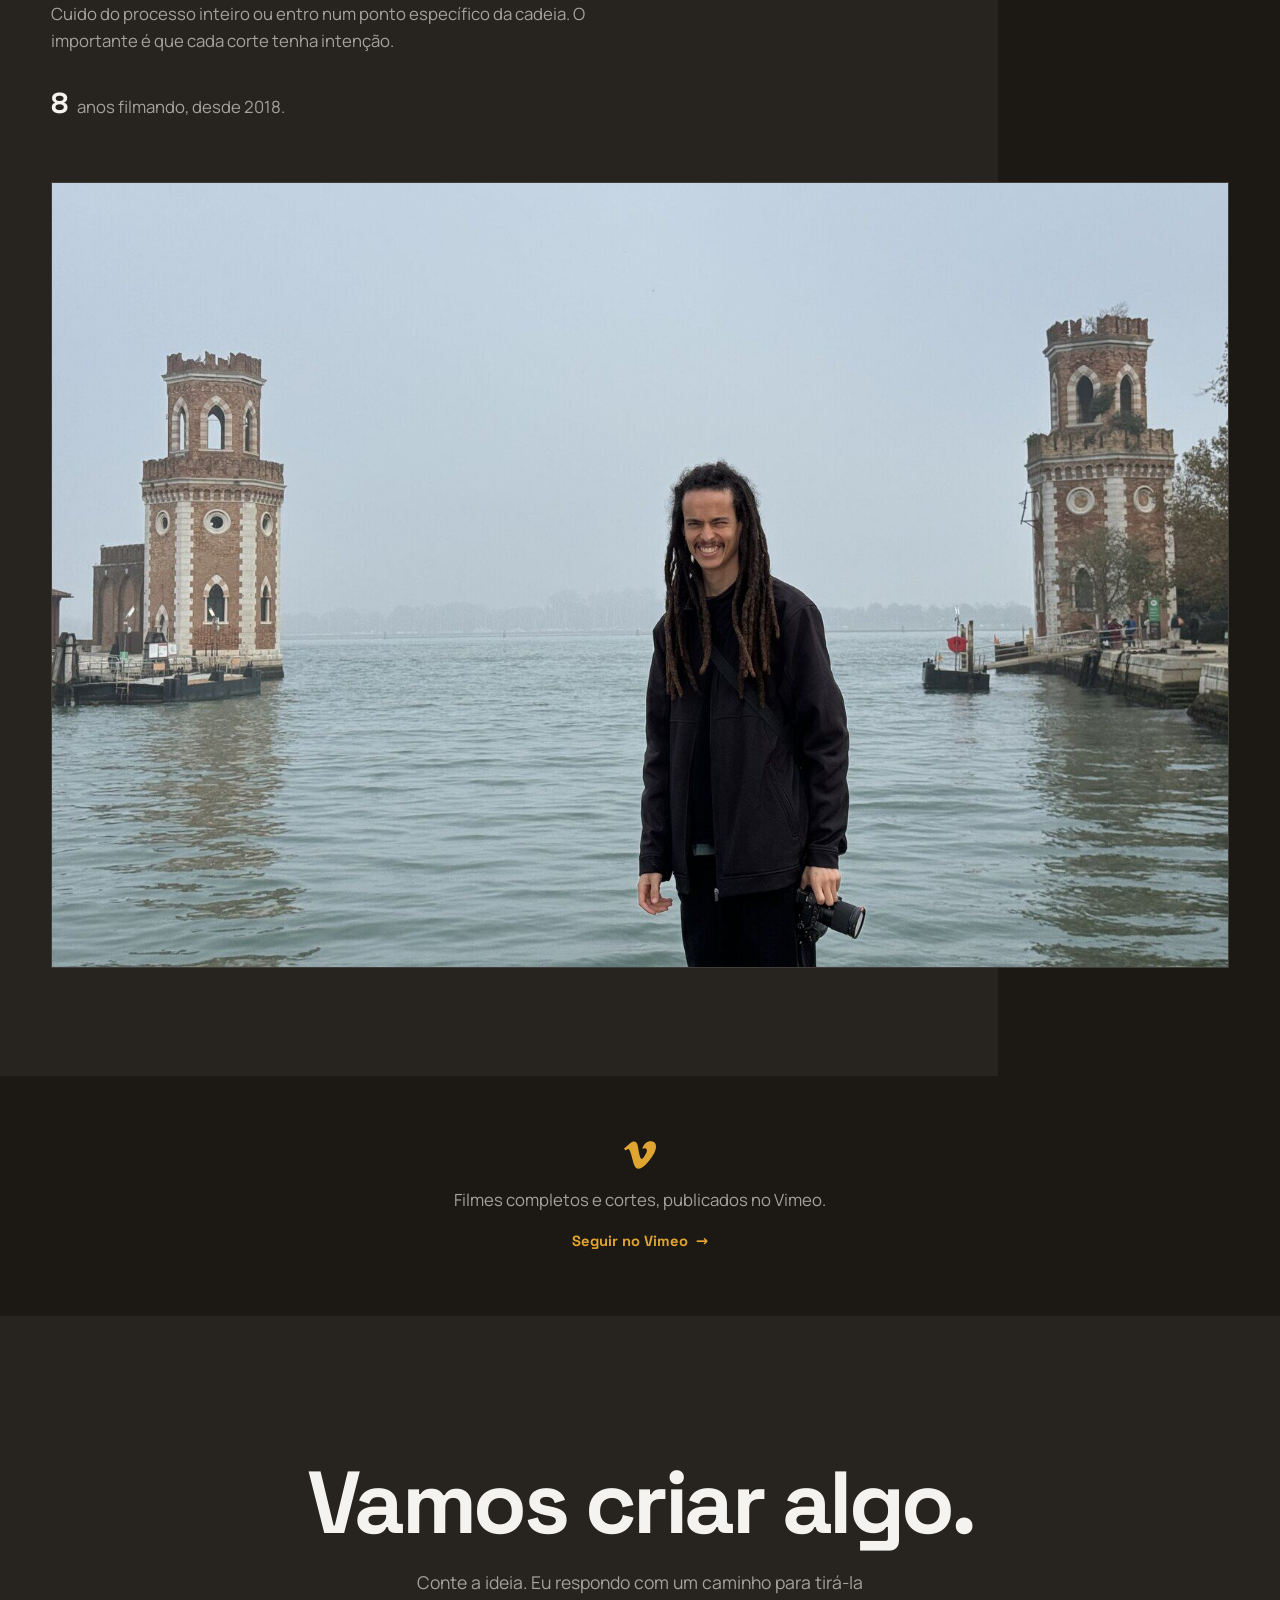
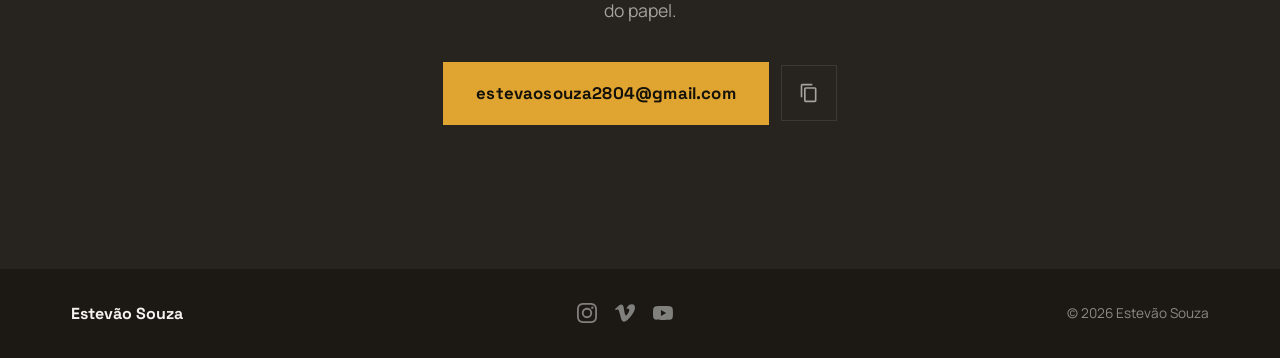
==== commit 0ac96e15: "Blocos claros assimetricos, molduras nos cards e barra de progresso com seta - Fundos em dois tons c" ====
--- a/index.html
+++ b/index.html
@@ -198,10 +198,16 @@
         </button>
       </div>
 
-      <!-- barra de rolagem arrastável (ref. Vimeo/EFA); decorativa para
-           leitores de tela — teclado e touch usam a rolagem nativa do trilho -->
-      <div class="series__scrollbar" aria-hidden="true">
-        <div class="series__scrollbar-thumb"></div>
+      <!-- controles: barra de progresso arrastável + seta (ref. Vimeo/EFA);
+           a barra é decorativa para leitores de tela — teclado e touch
+           usam a rolagem nativa do trilho -->
+      <div class="series__controls">
+        <div class="series__scrollbar" aria-hidden="true">
+          <div class="series__scrollbar-thumb"></div>
+        </div>
+        <button class="series__next" type="button" data-next aria-label="Avançar séries">
+          <svg viewBox="0 0 24 24" width="22" height="22" aria-hidden="true"><path fill="currentColor" d="M4 11h12.17l-5.59-5.59L12 4l8 8-8 8-1.41-1.41L16.17 13H4z"/></svg>
+        </button>
       </div>
     </section>
 
--- a/styles.css
+++ b/styles.css
@@ -286,8 +286,20 @@
 /* =========================================================
    TRABALHOS (asymmetric gallery grid — 5 itens, 5 células)
    ========================================================= */
+/* faixas em dois tons (ref. EFA/Vimeo): a cor clara não ocupa a tela
+   inteira — cortes secos deixam partes na cor base, em posições variadas */
 .works {
-  background: var(--bg-alt);
+  /* dois blocos claros sobre a base escura:
+     1) superior-esquerdo — 70% da largura, descendo até ~80% da foto Litoral
+     2) inferior-direito — da borda direita até ~60% da foto Concreto,
+        do nível abaixo do título Maré Alta até ~75% de Ruído Branco */
+  background-color: var(--bg);
+  background-image:
+    linear-gradient(180deg, var(--bg-alt) 0 36%, transparent 36%),
+    linear-gradient(180deg, transparent 0 51.5%, var(--bg-alt) 51.5% 85%, transparent 85%);
+  background-size: 70% 100%, 77% 100%;
+  background-position: 0 0, 100% 0;
+  background-repeat: no-repeat;
   padding: clamp(4rem, 9vh, 6.5rem) var(--pad-x) clamp(5rem, 12vh, 9rem);
 }
 .works__head { margin-bottom: 2.5rem; }
@@ -299,19 +311,19 @@
 }
 .work {
   grid-column: span 2; display: block; width: 100%;
-  background: none; border: 0; padding: 0; margin: 0;
+  background: none; margin: 0;
   font: inherit; color: inherit; text-align: left; cursor: pointer;
-}
+  /* moldura tipo quadro: a linha envolve foto + legenda, com respiro */
+  border: 1px solid var(--line);
+  padding: clamp(.5rem, 1vw, .85rem);
+  transition: border-color .3s var(--ease);
+}
+.work:hover, .work:focus-visible { border-color: var(--line-hi); }
 .work--wide { grid-column: span 4; }
 .work--tall { grid-column: span 2; grid-row: span 2; }
 .work--full { grid-column: span 6; }
 .work--full .work__img img { aspect-ratio: 21/9; }
-.work__img {
-  overflow: hidden; background: var(--surface); position: relative;
-  border: 1px solid var(--line);
-  transition: border-color .3s var(--ease);
-}
-.work:hover .work__img, .work:focus-visible .work__img { border-color: var(--line-hi); }
+.work__img { overflow: hidden; background: var(--surface); position: relative; }
 
 /* preview em vídeo no hover (ref: videomaker portfolios) */
 .card-vid {
@@ -347,7 +359,13 @@
    SÉRIES (carrossel horizontal — arrastar + barra, ref. EFA/Vimeo)
    ========================================================= */
 .series {
-  padding: clamp(5rem, 12vh, 9rem) var(--pad-x);
+  padding: clamp(5rem, 12vh, 9rem) var(--pad-x) clamp(5rem, 12vh, 9rem);
+  /* faixa clara a 75% da largura, descendo até ~75% da altura das fotos
+     (ref. Curated Collections); o resto fica na cor base */
+  background-color: var(--bg);
+  background-image: linear-gradient(90deg, var(--bg-alt) 75%, var(--bg) 75%);
+  background-repeat: no-repeat;
+  background-size: 100% 62%;
 }
 .series__head {
   display: flex; align-items: flex-end; justify-content: space-between;
@@ -372,28 +390,45 @@
    que há mais conteúdo para arrastar (peek, como na referência) */
 .serie {
   flex: 0 0 calc((100% - 3 * var(--sgap)) / 3.3); scroll-snap-align: start;
-  background: none; border: 0; padding: 0; margin: 0; text-align: left;
+  background: none; margin: 0; text-align: left;
   font: inherit; color: inherit; cursor: pointer;
-}
+  border: 1px solid var(--line);
+  padding: clamp(.5rem, 1vw, .85rem);
+  transition: border-color .3s var(--ease);
+}
+.serie:hover, .serie:focus-visible { border-color: var(--line-hi); }
 @media (max-width: 820px) { .serie { flex-basis: calc((100% - 2 * var(--sgap)) / 2.2); } }
 @media (max-width: 520px) { .serie { flex-basis: 84%; } }
 
-/* barra de rolagem arrastável sob o trilho */
+/* controles: barra de progresso que enche + seta (ref. EFA/Vimeo) */
+.series__controls {
+  display: flex; align-items: center; gap: clamp(1.2rem, 3vw, 2.5rem);
+  margin-top: 1.6rem;
+}
 .series__scrollbar {
-  position: relative; margin-top: 1.6rem; height: 2px;
-  background: var(--line-soft);
+  position: relative; flex: 1; height: 2px;
+  background: var(--line);
   cursor: pointer; touch-action: none;
 }
-.series__scrollbar::before { content: ""; position: absolute; inset: -10px 0; } /* área de clique maior */
+.series__scrollbar::before { content: ""; position: absolute; inset: -12px 0; } /* área de clique maior */
 .series__scrollbar-thumb {
-  position: absolute; top: -1px; left: 0; height: 4px; width: 25%;
-  background: var(--text-mute);
+  position: absolute; top: -1px; left: 0; height: 4px; width: 30%;
+  background: var(--text-dim);
   transition: background .25s var(--ease);
 }
 .series__scrollbar:hover .series__scrollbar-thumb { background: var(--accent); }
-
-.serie__img { overflow: hidden; background: var(--surface); aspect-ratio: 3 / 4; position: relative; border: 1px solid var(--line); transition: border-color .3s var(--ease); }
-.serie:hover .serie__img, .serie:focus-visible .serie__img { border-color: var(--line-hi); }
+.series__next {
+  width: 56px; height: 56px; flex: 0 0 auto;
+  display: grid; place-items: center;
+  background: var(--accent); color: var(--on-accent);
+  border: 0; cursor: pointer; border-radius: var(--radius);
+  transition: background .25s var(--ease), transform .25s var(--ease);
+}
+.series__next:hover { background: var(--accent-hi); }
+.series__next:active { transform: translateX(2px); }
+@media (max-width: 520px) { .series__next { width: 48px; height: 48px; } }
+
+.serie__img { overflow: hidden; background: var(--surface); aspect-ratio: 3 / 4; position: relative; }
 .serie__img img {
   width: 100%; height: 100%; object-fit: cover;
   filter: grayscale(.2) brightness(.95);
@@ -409,7 +444,12 @@
    FRAMES (galeria densa estilo masonry — ref: illkoncept)
    ========================================================= */
 .frames {
-  background: var(--bg-alt);
+  /* bloco claro entra a ~3/4 da 2ª coluna e desce até ~75% das fotos
+     da linha de baixo; o resto fica na cor base */
+  background-color: var(--bg);
+  background-image: linear-gradient(90deg, var(--bg) 44%, var(--bg-alt) 44%);
+  background-repeat: no-repeat;
+  background-size: 100% 80%;
   padding: clamp(4rem, 9vh, 6.5rem) var(--pad-x) clamp(5rem, 12vh, 9rem);
 }
 .frames__head {
@@ -424,15 +464,14 @@
 }
 .frame {
   display: block; width: 100%; margin: 0;
-  background: none; border: 0; padding: 0; cursor: pointer;
-}
+  background: none; cursor: pointer;
+  border: 1px solid var(--line);
+  padding: clamp(.5rem, 1vw, .85rem);
+  transition: border-color .3s var(--ease);
+}
+.frame:hover, .frame:focus-visible { border-color: var(--line-hi); }
 /* overflow vive no wrapper, não no botão, para não cortar o anel de foco */
-.frame__img {
-  overflow: hidden; background: var(--surface); position: relative;
-  border: 1px solid var(--line);
-  transition: border-color .3s var(--ease);
-}
-.frame:hover .frame__img, .frame:focus-visible .frame__img { border-color: var(--line-hi); }
+.frame__img { overflow: hidden; background: var(--surface); position: relative; }
 .frame img {
   width: 100%; height: 100%; object-fit: cover;
   aspect-ratio: 4 / 5;
@@ -517,7 +556,7 @@
    SOBRE (stacked editorial + portrait)
    ========================================================= */
 .about {
-  background: var(--bg-alt);
+  background: linear-gradient(90deg, var(--bg-alt) 78%, var(--bg) 78%);
   padding: clamp(5rem, 12vh, 9rem) var(--pad-x);
   display: grid; grid-template-columns: 1fr; gap: clamp(2rem, 5vw, 3.5rem);
 }
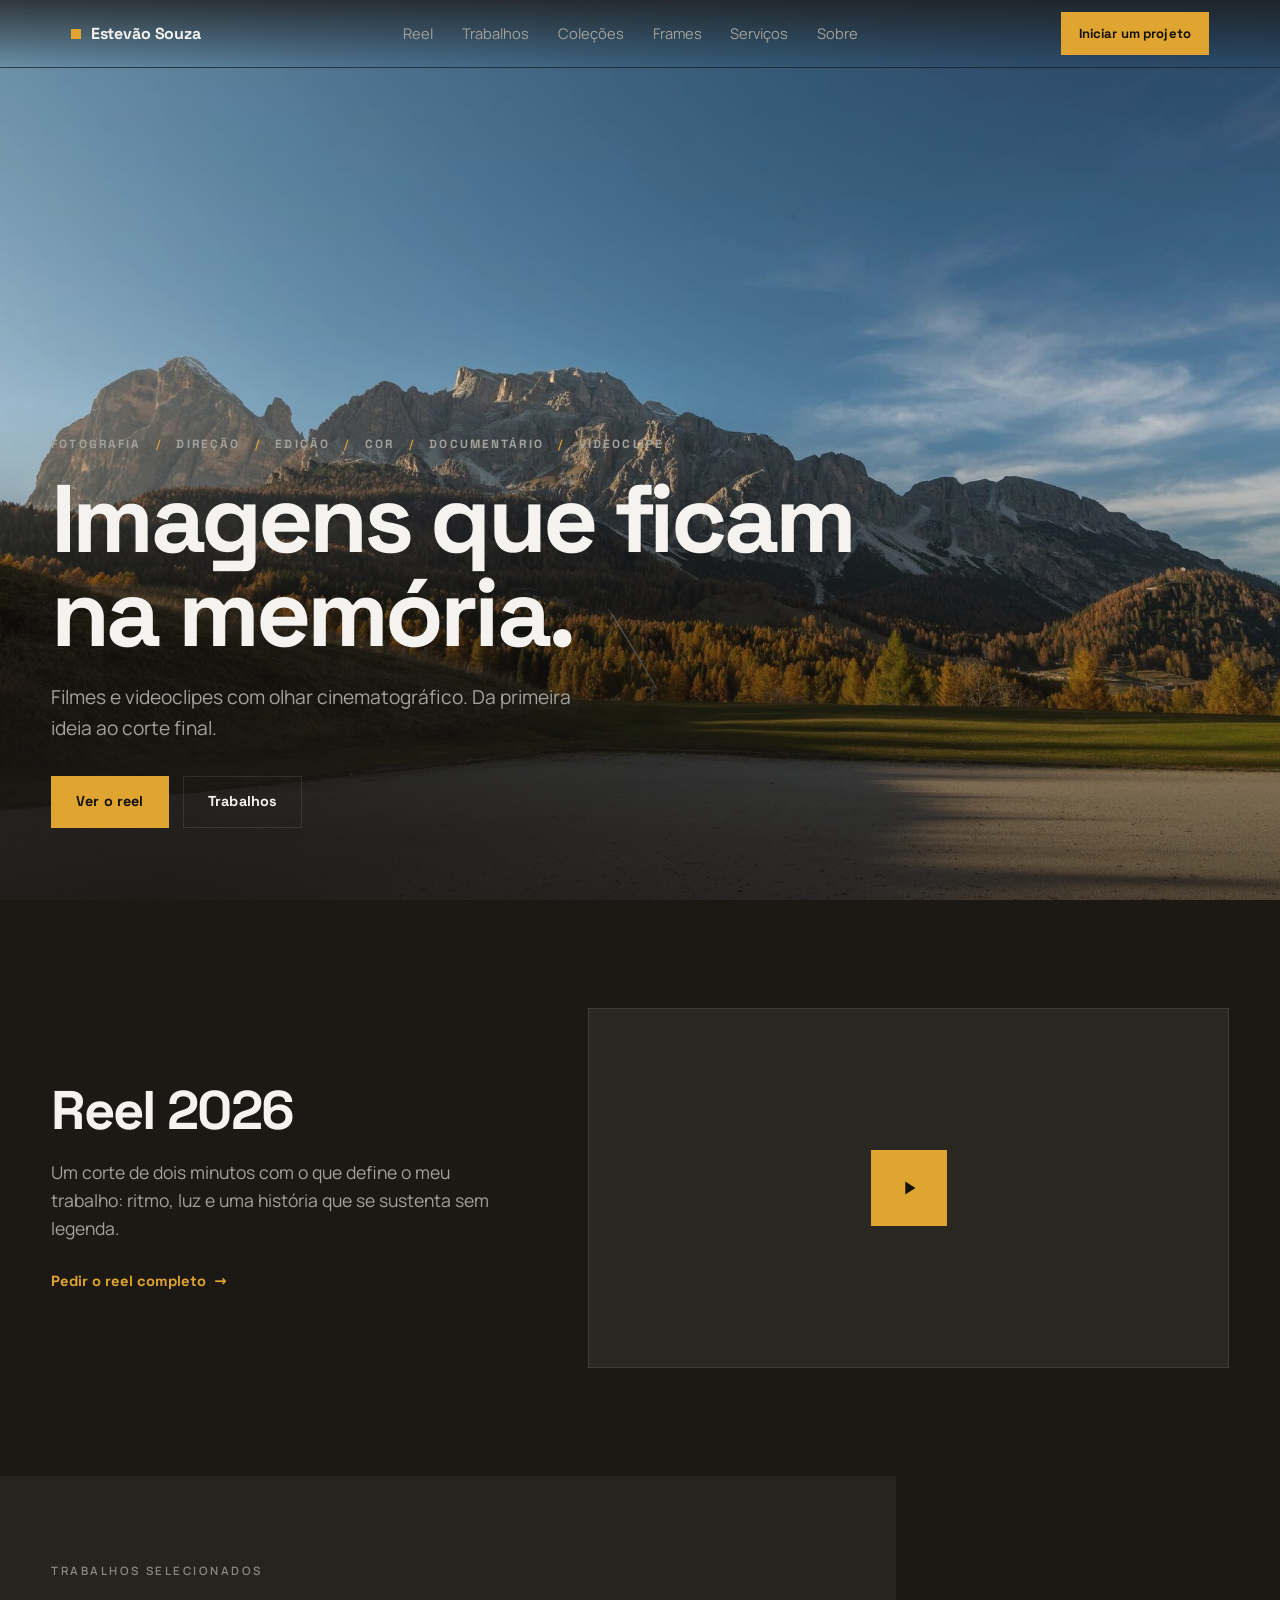
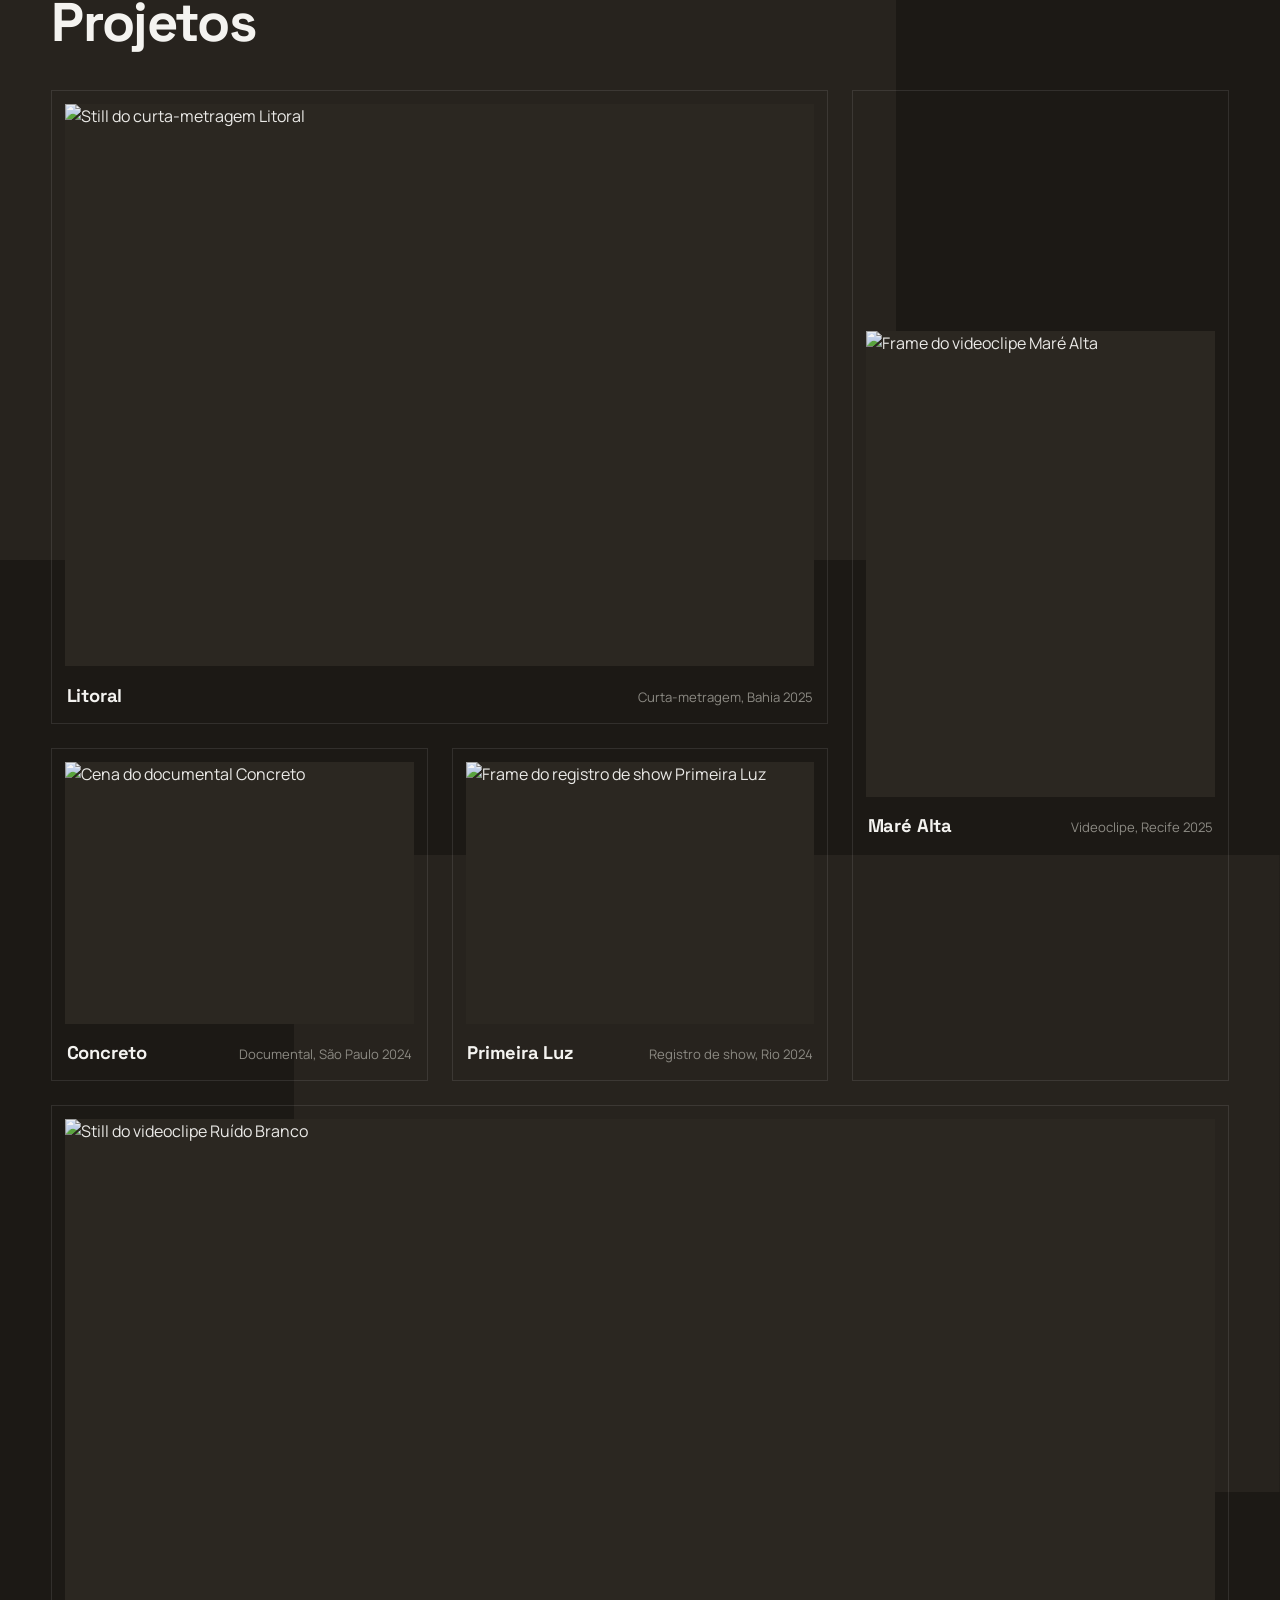
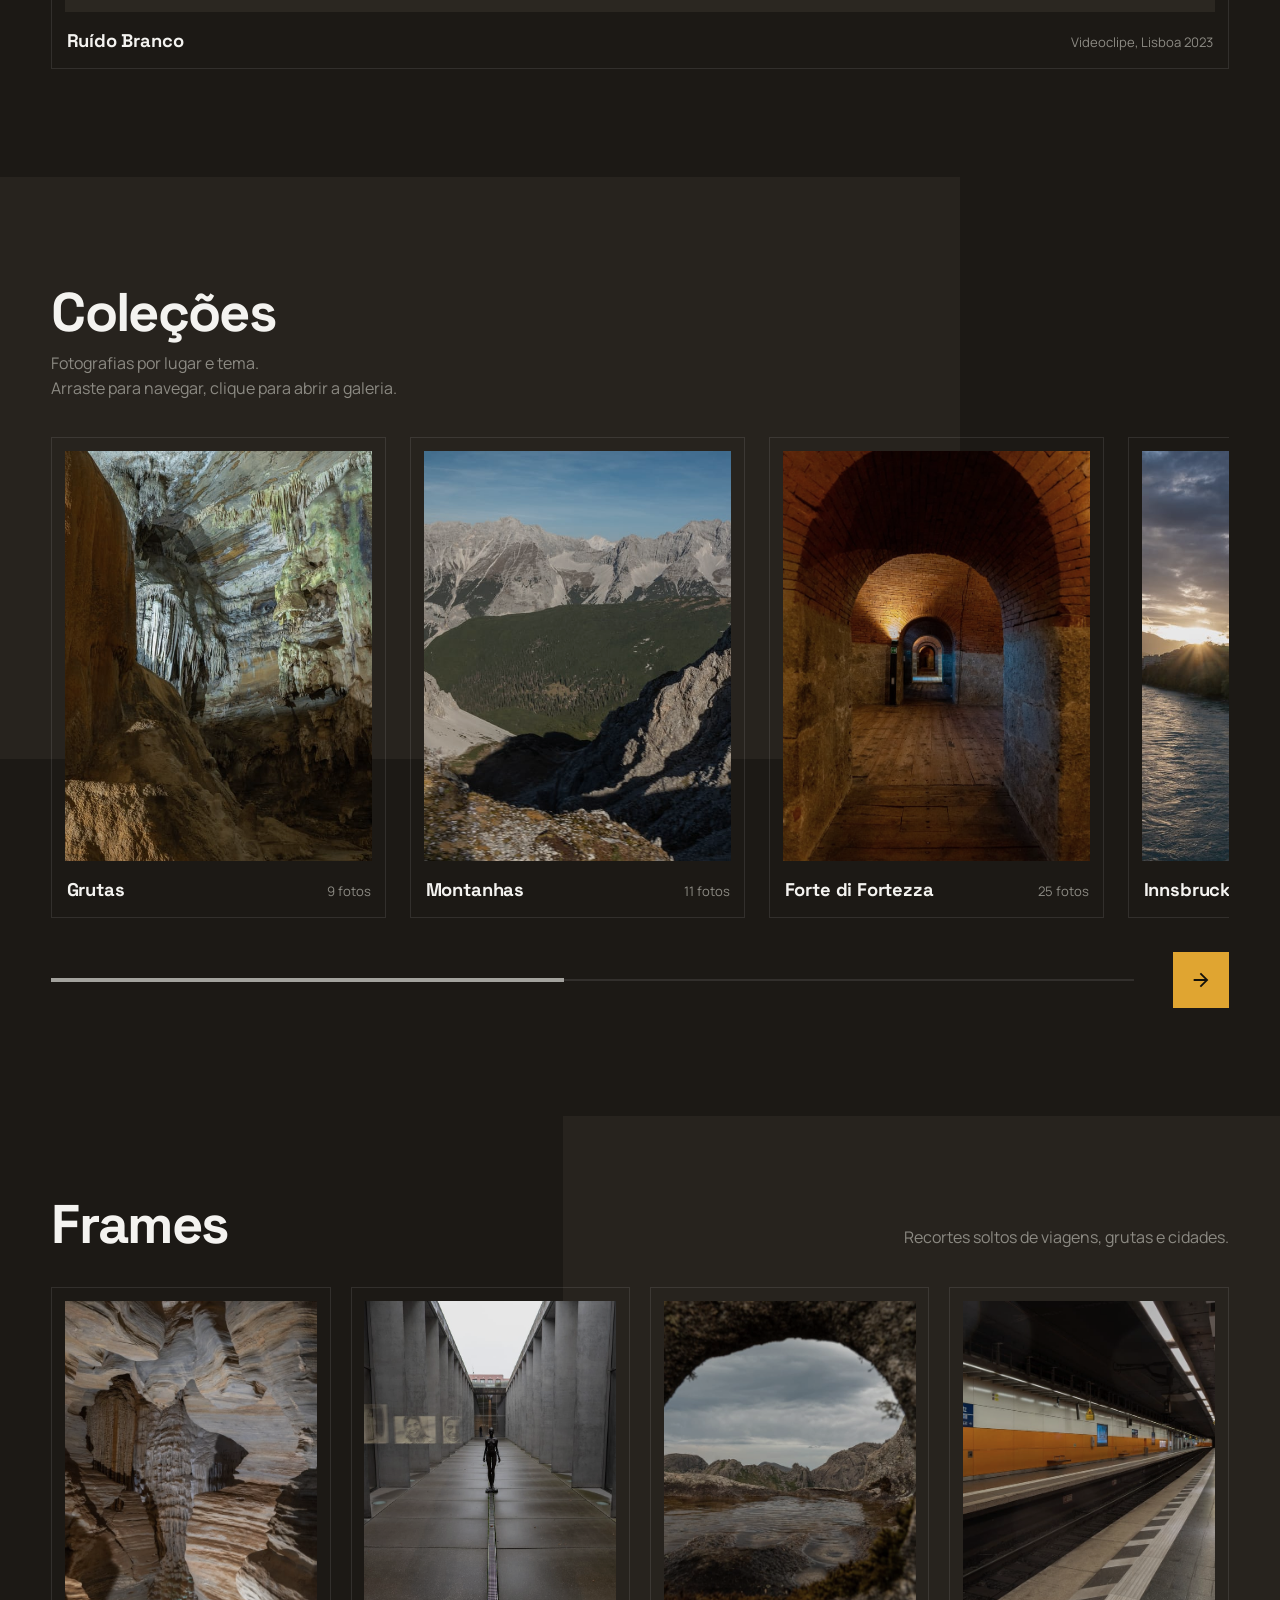
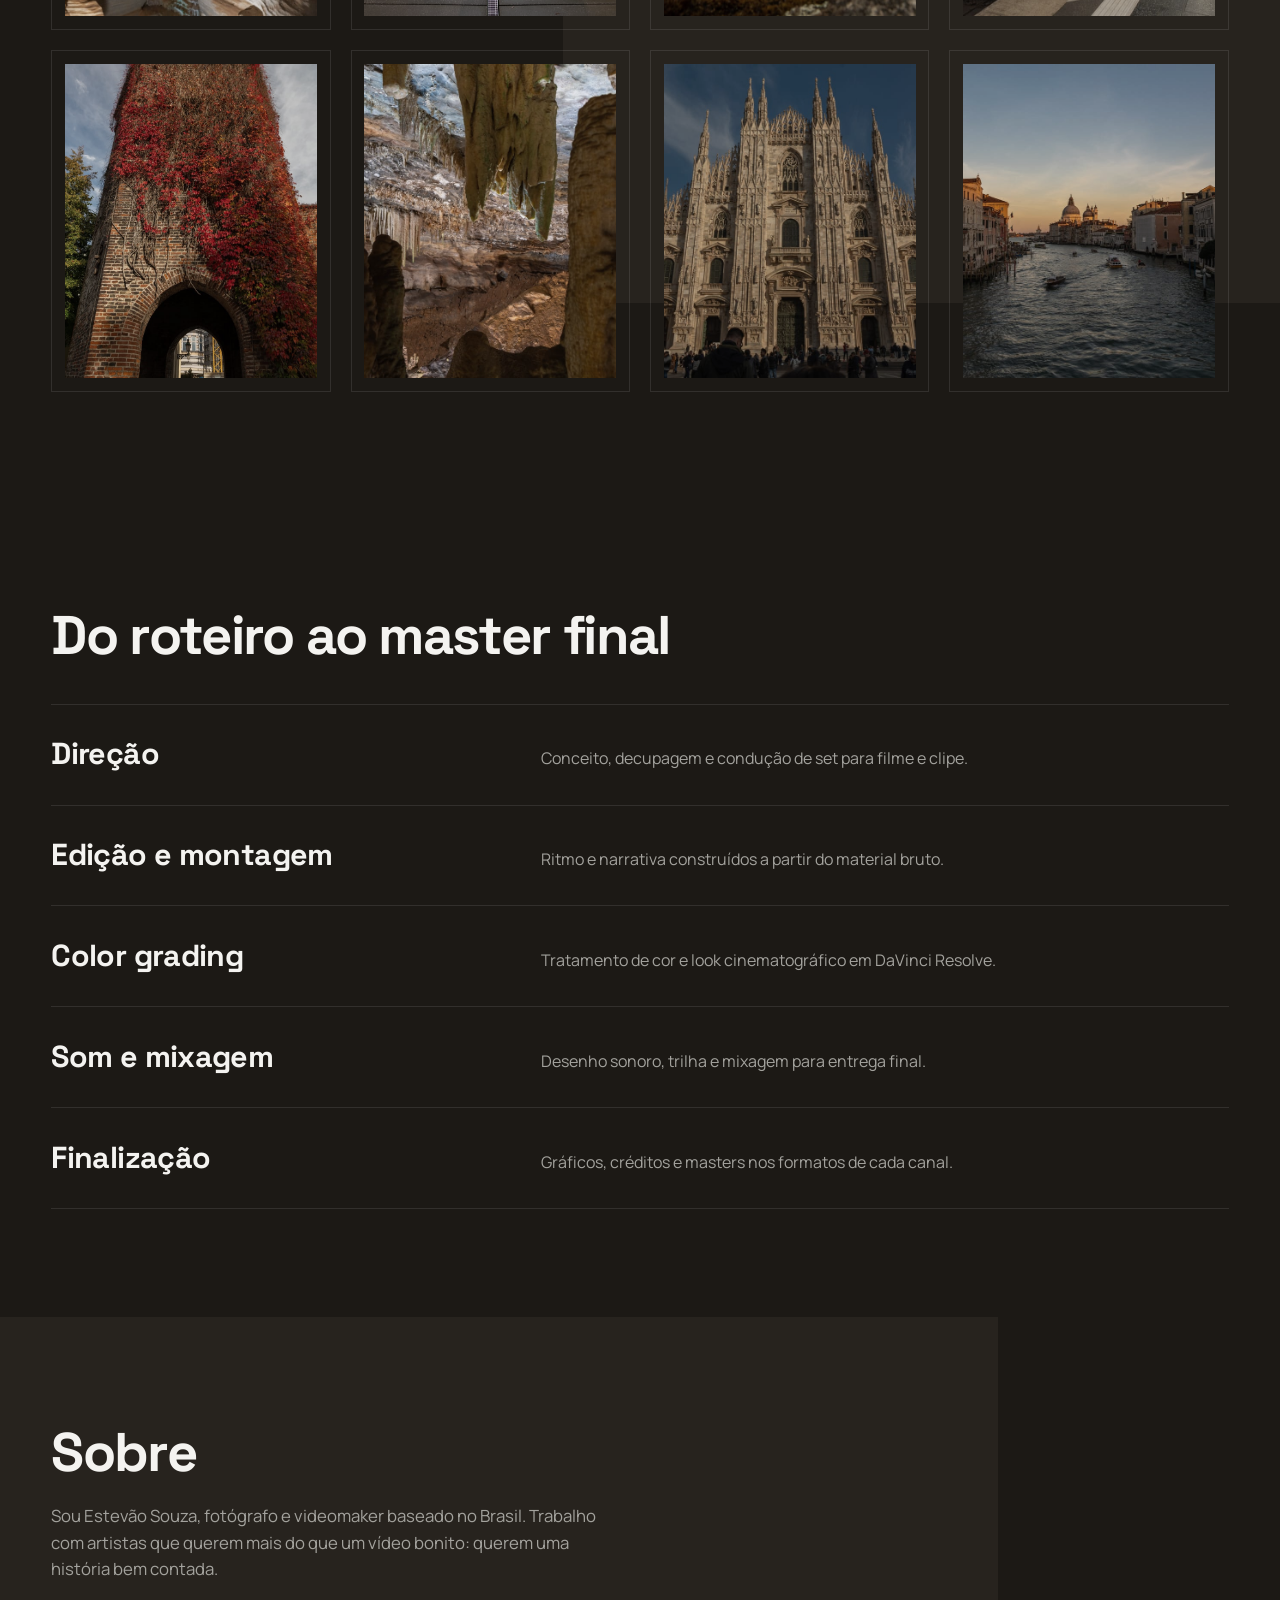
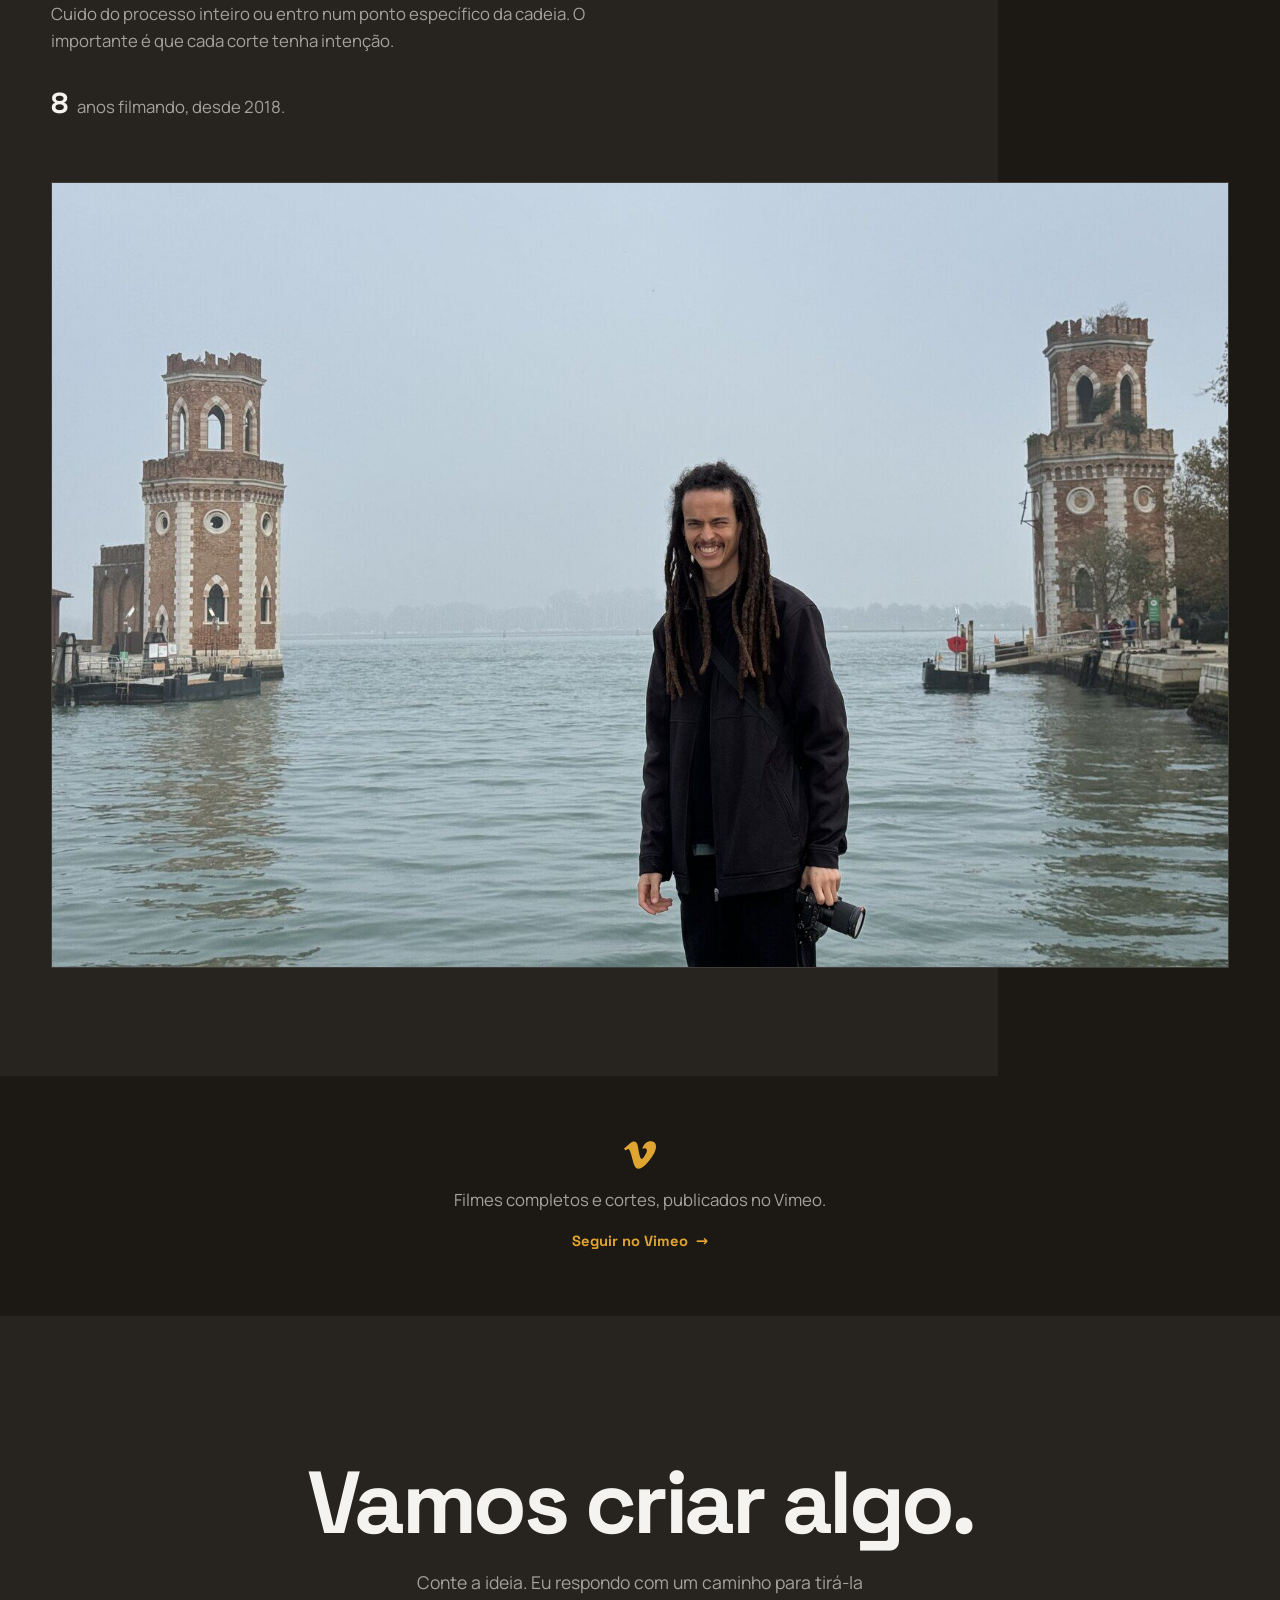
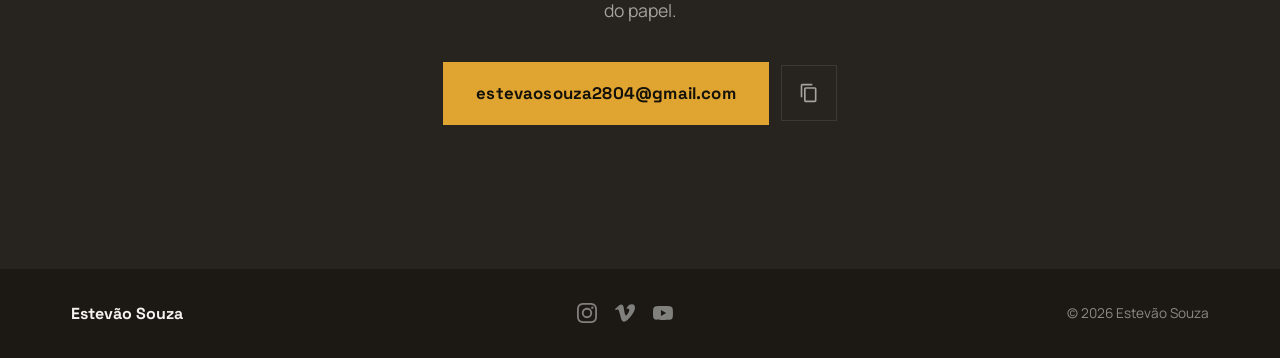
==== commit 69118d3e: "Renomeia secoes: Series -> Colecoes e Projetos recentes -> Projetos - Menu, titulo, alts das miniatu" ====
--- a/index.html
+++ b/index.html
@@ -30,7 +30,7 @@
       <nav class="nav__links" aria-label="Navegação principal">
         <a href="#reel">Reel</a>
         <a href="#trabalhos">Trabalhos</a>
-        <a href="#series">Séries</a>
+        <a href="#series">Coleções</a>
         <a href="#frames">Frames</a>
         <a href="#fazer">Serviços</a>
         <a href="#sobre">Sobre</a>
@@ -47,7 +47,7 @@
     <div class="nav__mobile" id="mobileMenu" hidden>
       <a href="#reel">Reel</a>
       <a href="#trabalhos">Trabalhos</a>
-      <a href="#series">Séries</a>
+      <a href="#series">Coleções</a>
       <a href="#frames">Frames</a>
       <a href="#fazer">Serviços</a>
       <a href="#sobre">Sobre</a>
@@ -112,7 +112,7 @@
     <section class="works" id="trabalhos">
       <div class="works__head">
         <span class="eyebrow">Trabalhos selecionados</span>
-        <h2 class="section-title">Projetos recentes</h2>
+        <h2 class="section-title">Projetos</h2>
       </div>
 
       <div class="works__grid">
@@ -162,38 +162,38 @@
     <section class="series" id="series" data-carousel>
       <div class="series__head">
         <div>
-          <h2 class="section-title">Séries</h2>
-          <p class="series__note">Coleções de fotografia por tema. Arraste para navegar, clique para abrir a galeria.</p>
+          <h2 class="section-title">Coleções</h2>
+          <p class="series__note">Fotografias por lugar e tema.<br />Arraste para navegar, clique para abrir a galeria.</p>
         </div>
       </div>
 
       <div class="series__track">
         <button class="serie reveal" type="button" data-gallery="grutas">
-          <div class="serie__img"><img loading="lazy" src="images/web/gruta-maquine-01-t.jpg" alt="Série Grutas" /></div>
+          <div class="serie__img"><img loading="lazy" src="images/web/gruta-maquine-01-t.jpg" alt="Coleção Grutas" /></div>
           <div class="serie__meta"><h3 class="serie__title">Grutas</h3><span class="serie__count">9 fotos</span></div>
         </button>
         <button class="serie reveal" type="button" data-gallery="montanhas">
-          <div class="serie__img"><img loading="lazy" src="images/web/insbruck-pico-t.jpg" alt="Série Montanhas" /></div>
+          <div class="serie__img"><img loading="lazy" src="images/web/insbruck-pico-t.jpg" alt="Coleção Montanhas" /></div>
           <div class="serie__meta"><h3 class="serie__title">Montanhas</h3><span class="serie__count">11 fotos</span></div>
         </button>
         <button class="serie reveal" type="button" data-gallery="fortezza">
-          <div class="serie__img"><img loading="lazy" src="images/web/fortezza-09-t.jpg" alt="Série Forte di Fortezza" /></div>
+          <div class="serie__img"><img loading="lazy" src="images/web/fortezza-09-t.jpg" alt="Coleção Forte di Fortezza" /></div>
           <div class="serie__meta"><h3 class="serie__title">Forte di Fortezza</h3><span class="serie__count">25 fotos</span></div>
         </button>
         <button class="serie reveal" type="button" data-gallery="insbruck">
-          <div class="serie__img"><img loading="lazy" src="images/web/insbruck-06-t.jpg" alt="Série Innsbruck" /></div>
+          <div class="serie__img"><img loading="lazy" src="images/web/insbruck-06-t.jpg" alt="Coleção Innsbruck" /></div>
           <div class="serie__meta"><h3 class="serie__title">Innsbruck</h3><span class="serie__count">11 fotos</span></div>
         </button>
         <button class="serie reveal" type="button" data-gallery="milao">
-          <div class="serie__img"><img loading="lazy" src="images/web/milao-05-t.jpg" alt="Série Milão" /></div>
+          <div class="serie__img"><img loading="lazy" src="images/web/milao-05-t.jpg" alt="Coleção Milão" /></div>
           <div class="serie__meta"><h3 class="serie__title">Milão</h3><span class="serie__count">13 fotos</span></div>
         </button>
         <button class="serie reveal" type="button" data-gallery="munique">
-          <div class="serie__img"><img loading="lazy" src="images/web/munique-02-t.jpg" alt="Série Munique" /></div>
+          <div class="serie__img"><img loading="lazy" src="images/web/munique-02-t.jpg" alt="Coleção Munique" /></div>
           <div class="serie__meta"><h3 class="serie__title">Munique</h3><span class="serie__count">22 fotos</span></div>
         </button>
         <button class="serie reveal" type="button" data-gallery="veneza">
-          <div class="serie__img"><img loading="lazy" src="images/web/veneza-13-t.jpg" alt="Série Veneza" /></div>
+          <div class="serie__img"><img loading="lazy" src="images/web/veneza-13-t.jpg" alt="Coleção Veneza" /></div>
           <div class="serie__meta"><h3 class="serie__title">Veneza</h3><span class="serie__count">14 fotos</span></div>
         </button>
       </div>
@@ -205,7 +205,7 @@
         <div class="series__scrollbar" aria-hidden="true">
           <div class="series__scrollbar-thumb"></div>
         </div>
-        <button class="series__next" type="button" data-next aria-label="Avançar séries">
+        <button class="series__next" type="button" data-next aria-label="Avançar coleções">
           <svg viewBox="0 0 24 24" width="22" height="22" aria-hidden="true"><path fill="currentColor" d="M4 11h12.17l-5.59-5.59L12 4l8 8-8 8-1.41-1.41L16.17 13H4z"/></svg>
         </button>
       </div>
--- a/styles.css
+++ b/styles.css
@@ -371,7 +371,7 @@
   display: flex; align-items: flex-end; justify-content: space-between;
   gap: 1.5rem; flex-wrap: wrap; margin-bottom: 2.2rem;
 }
-.series__note { color: var(--text-mute); margin-top: .6rem; max-width: 40ch; }
+.series__note { color: var(--text-mute); margin-top: .6rem; max-width: 52ch; }
 .series__track {
   --sgap: clamp(1rem, 2vw, 1.5rem);
   display: flex; gap: var(--sgap);
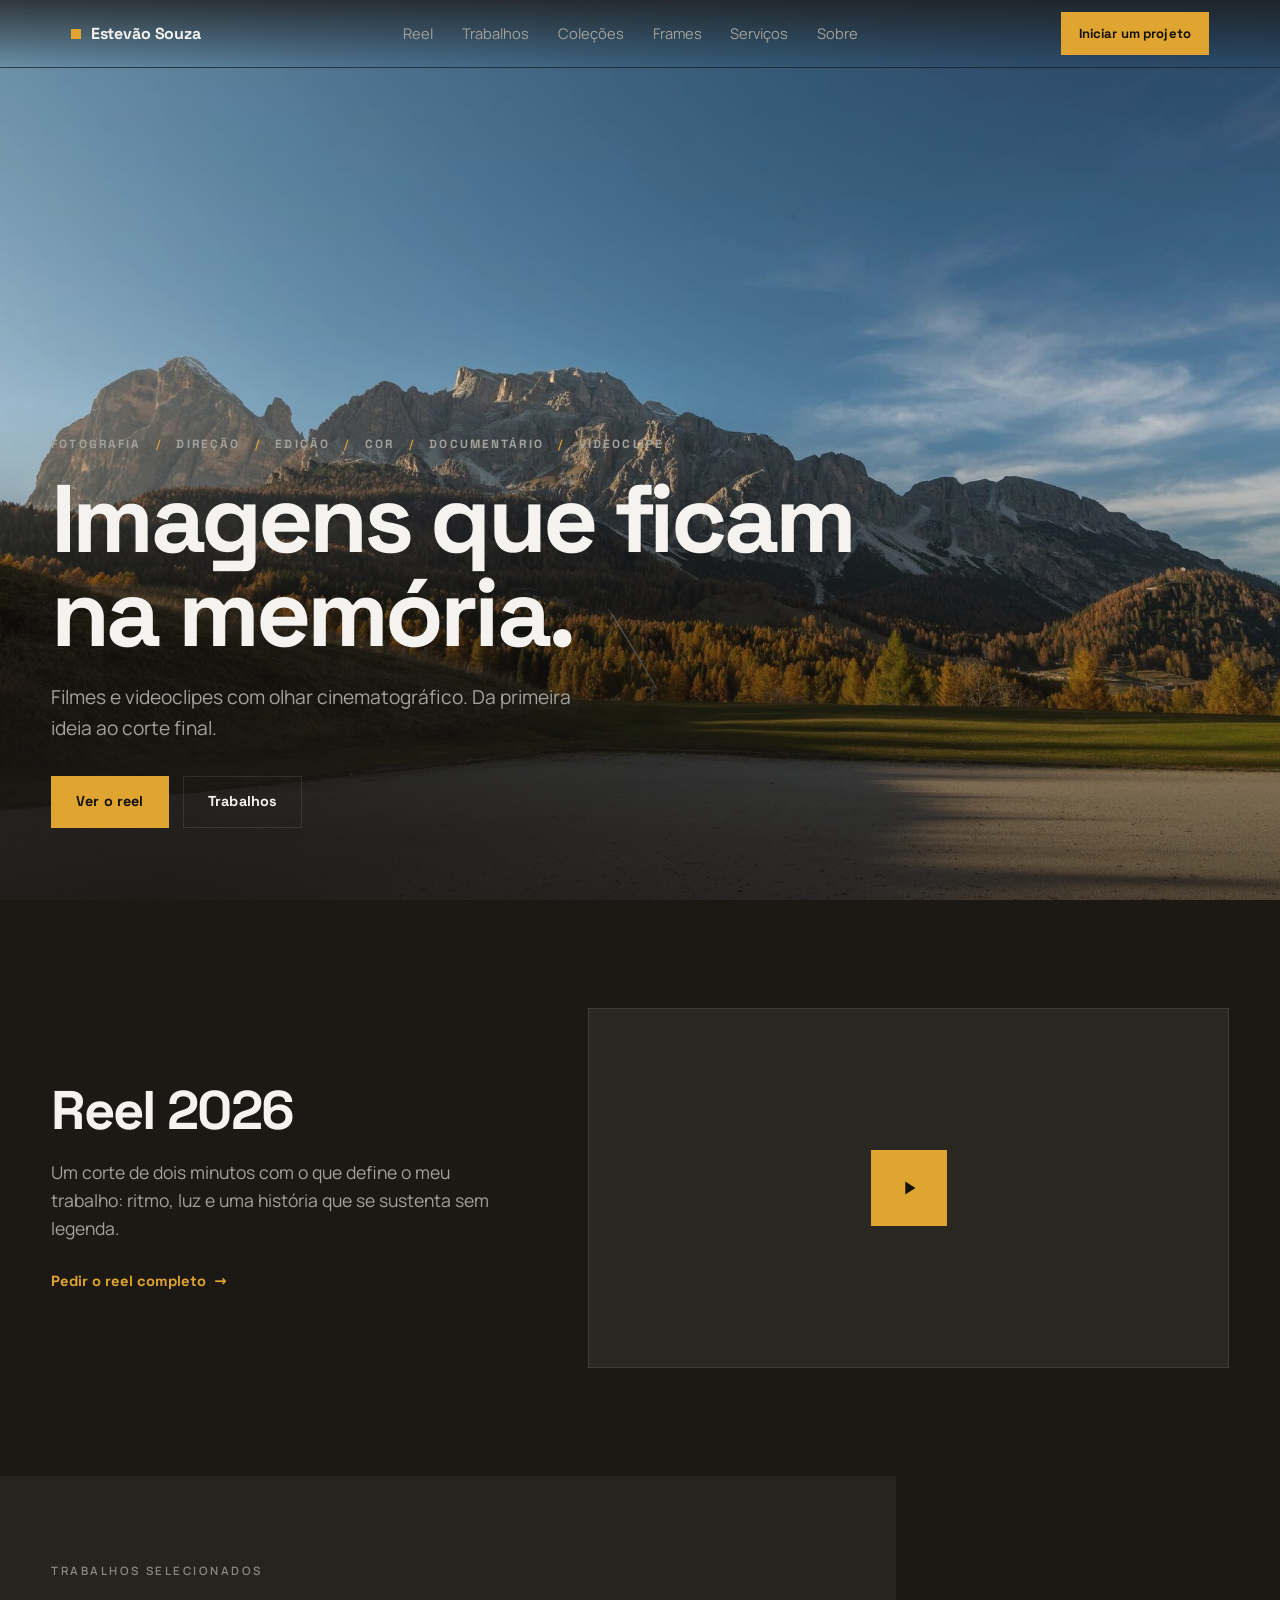
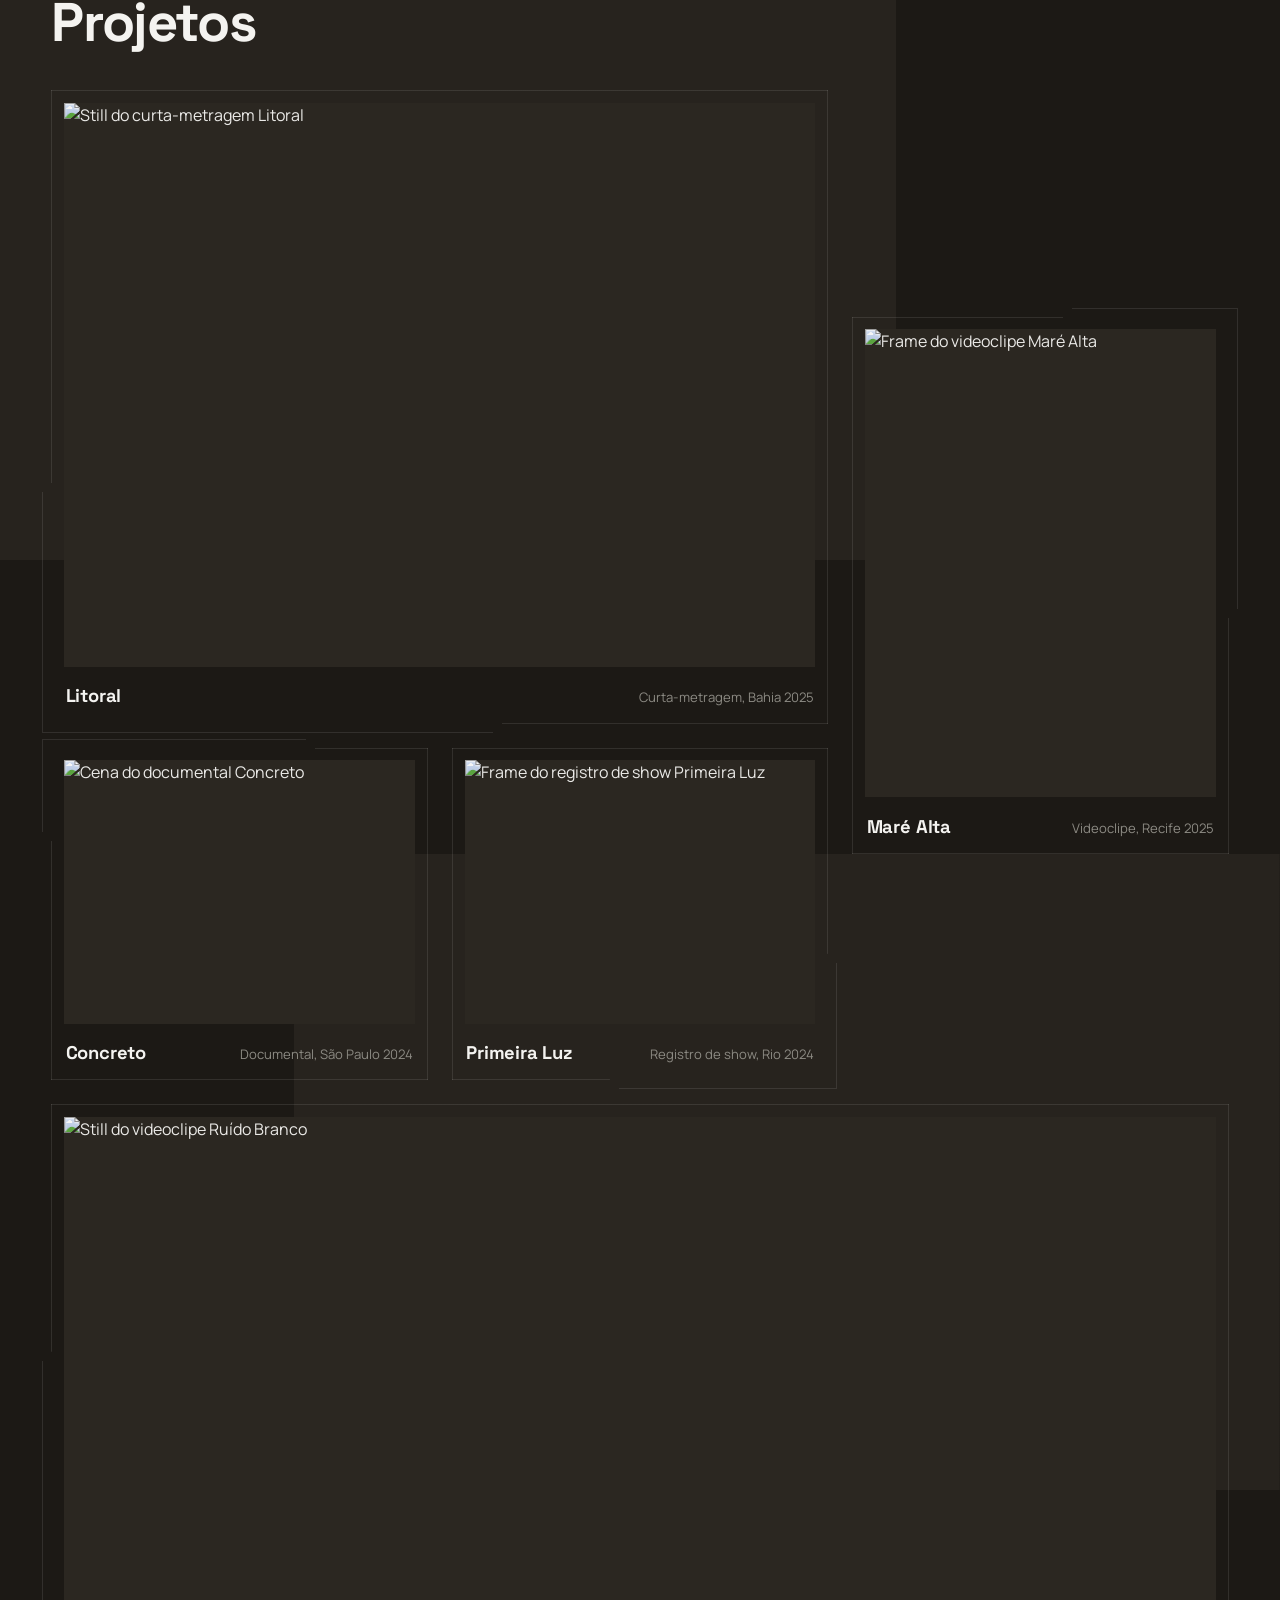
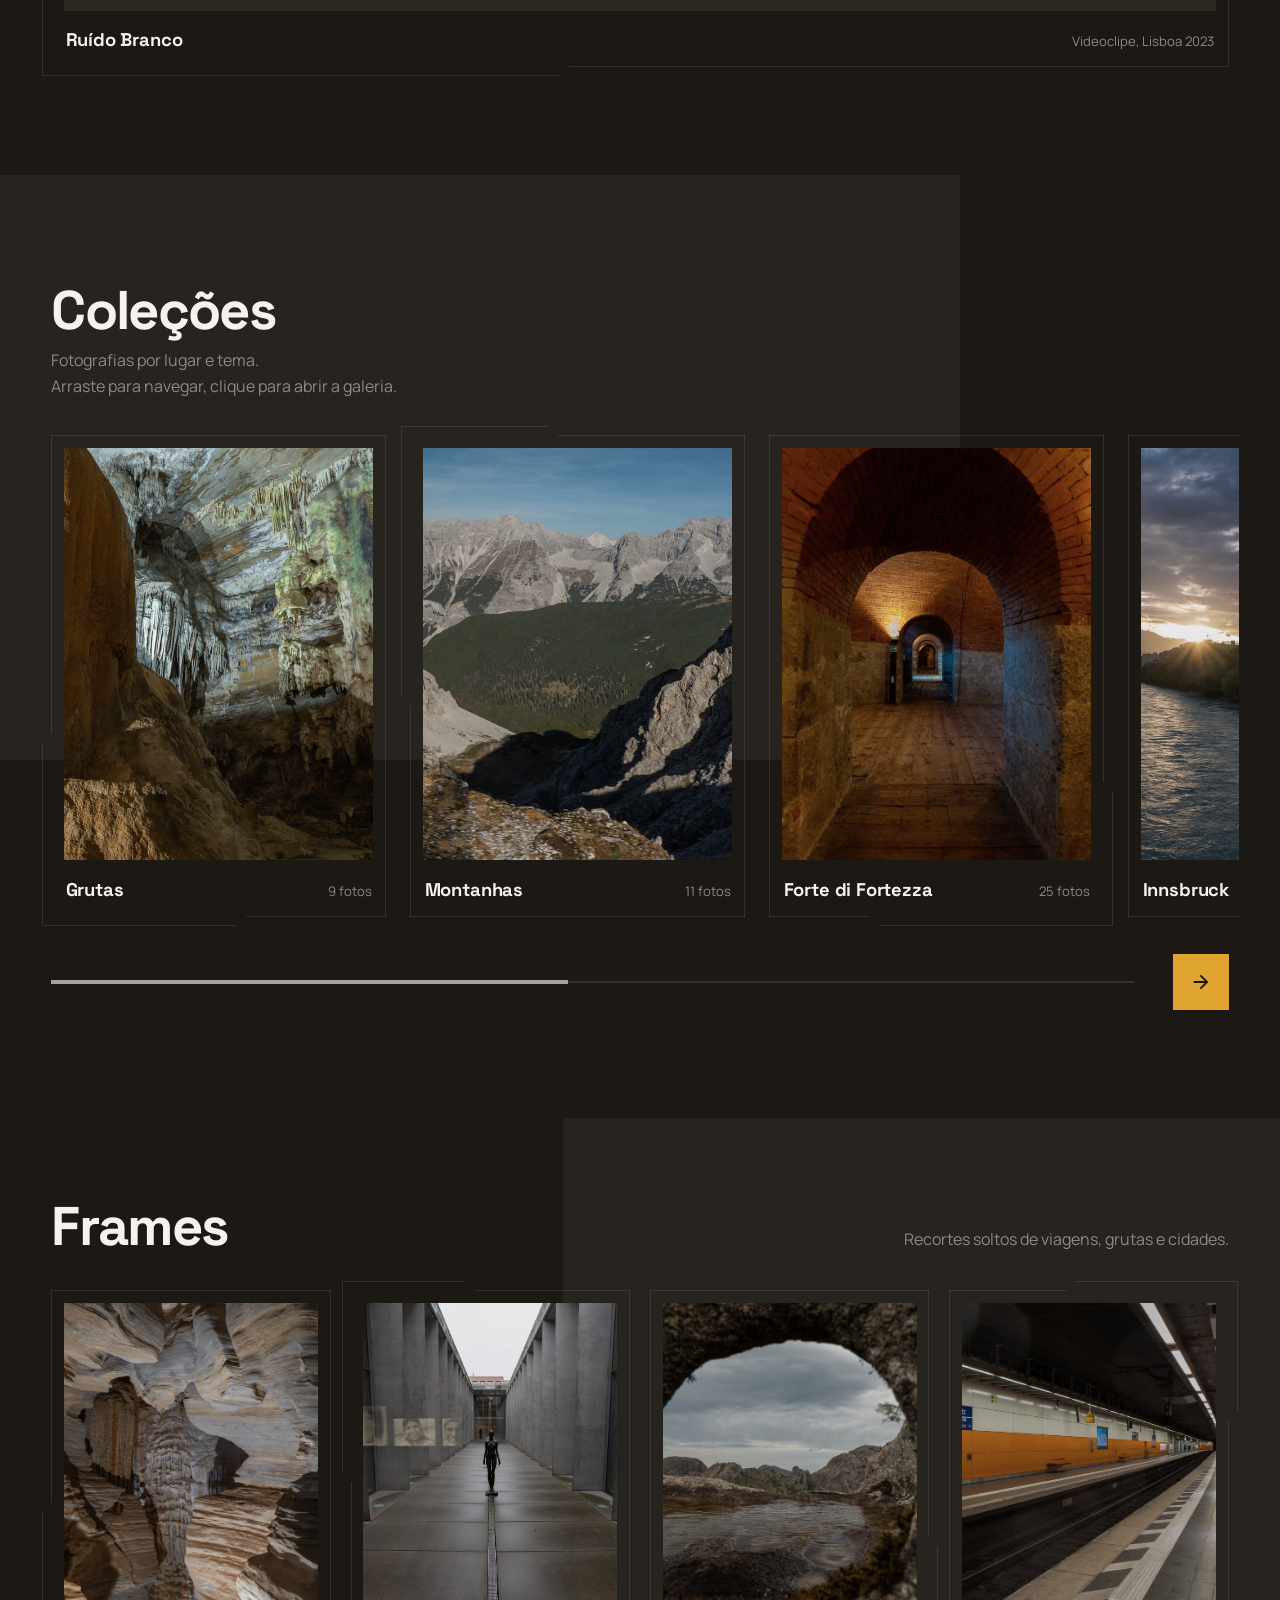
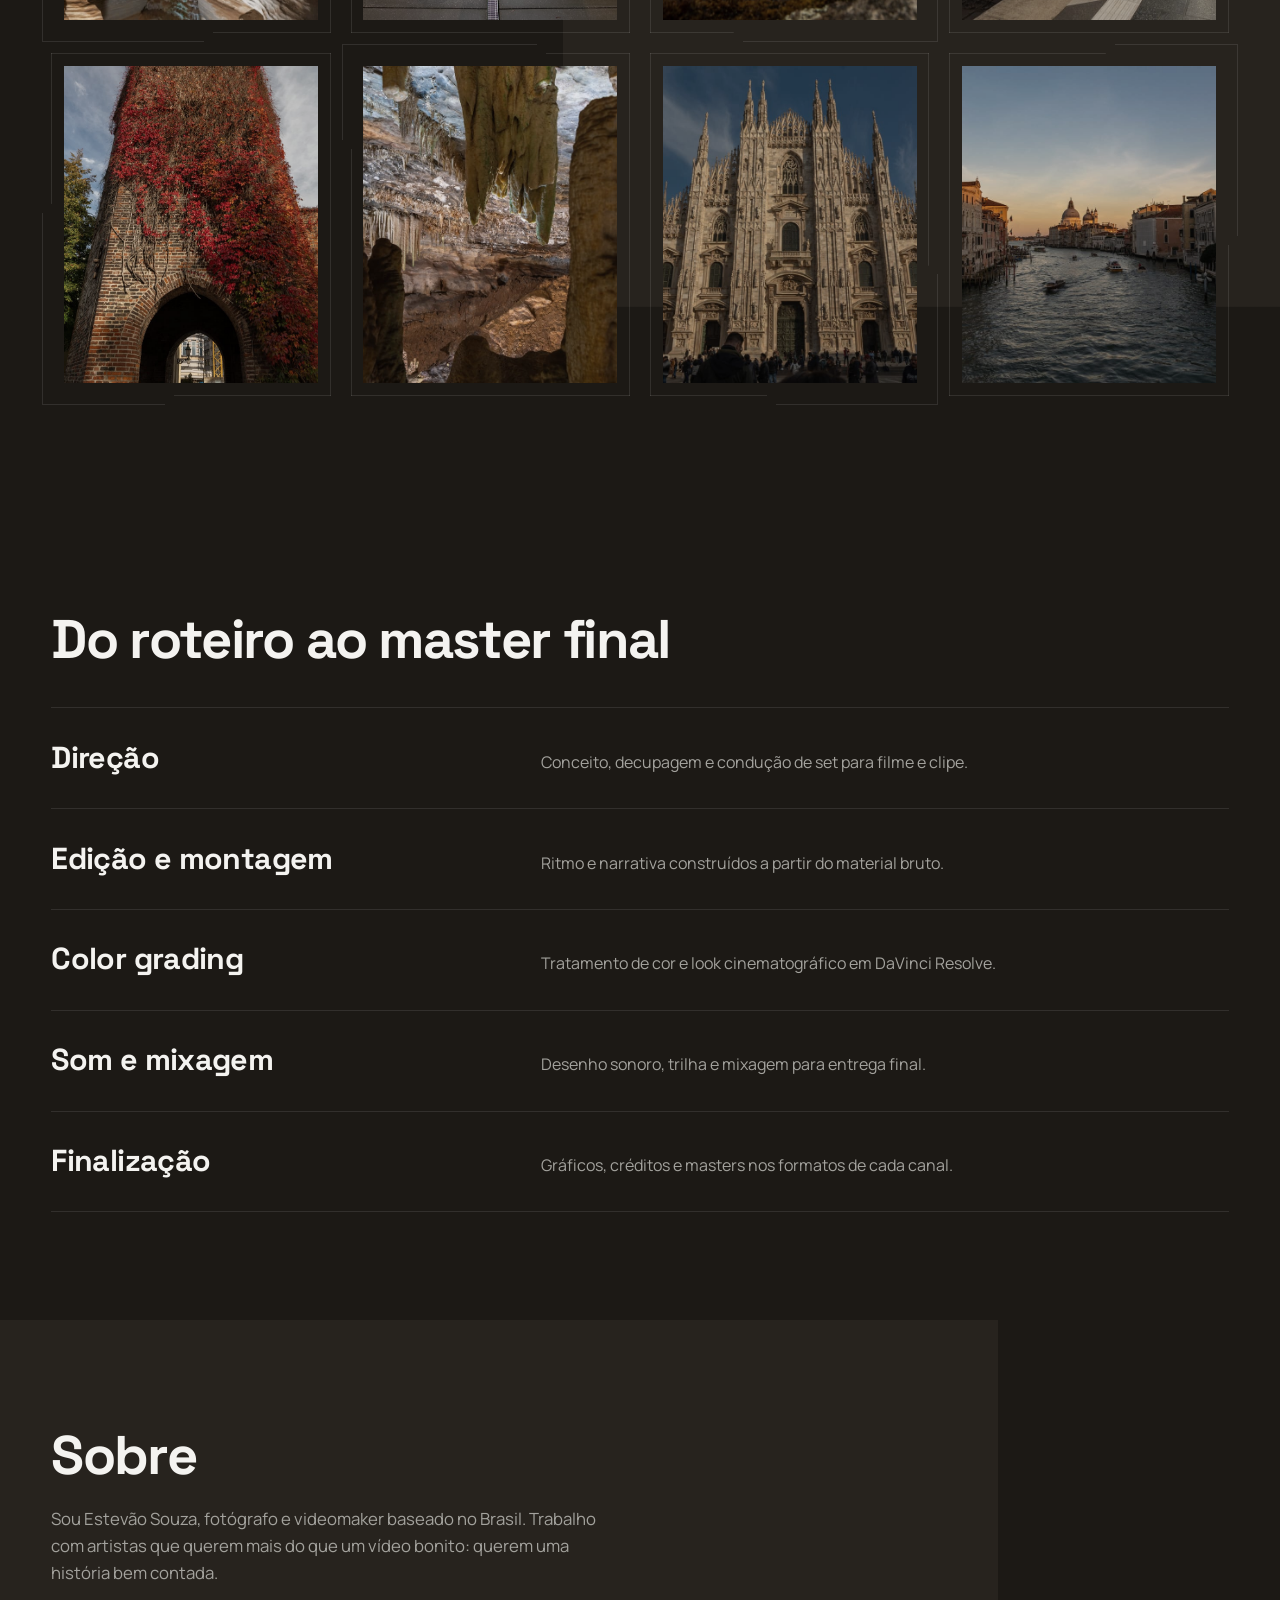
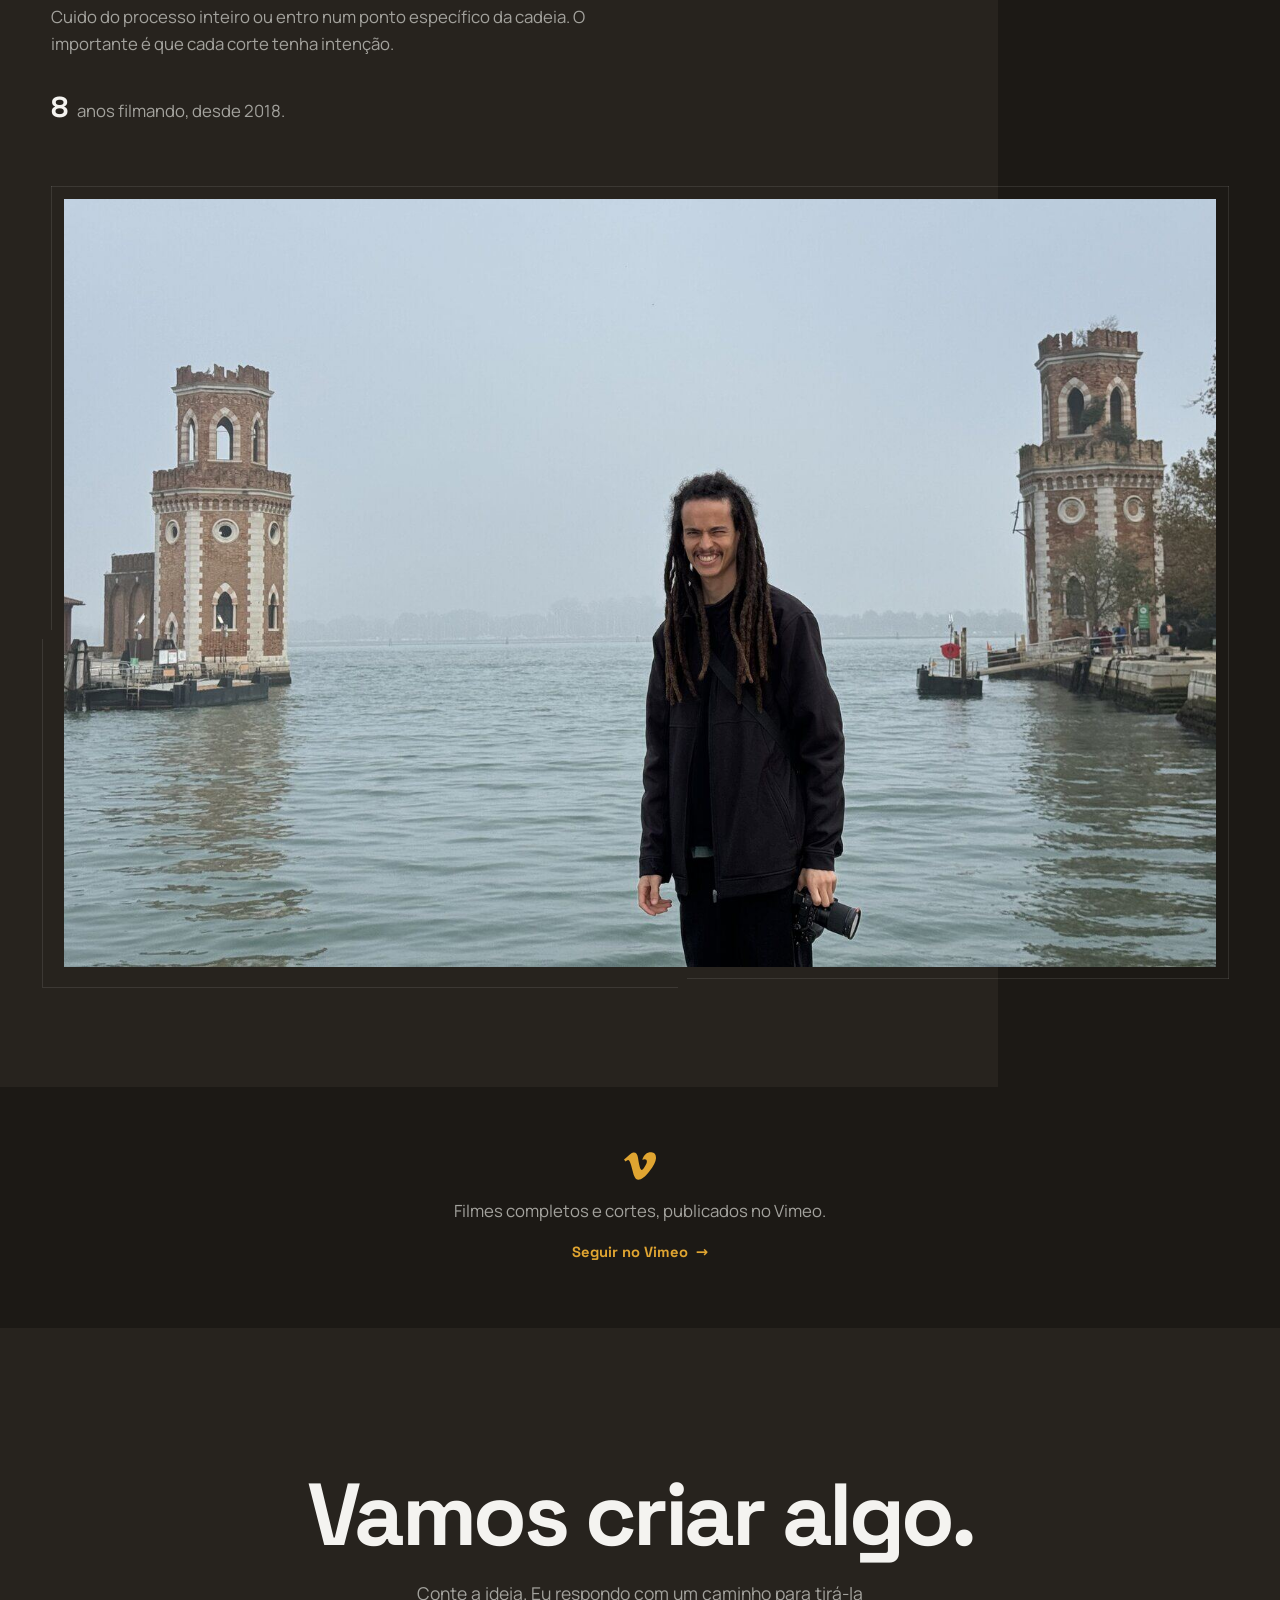
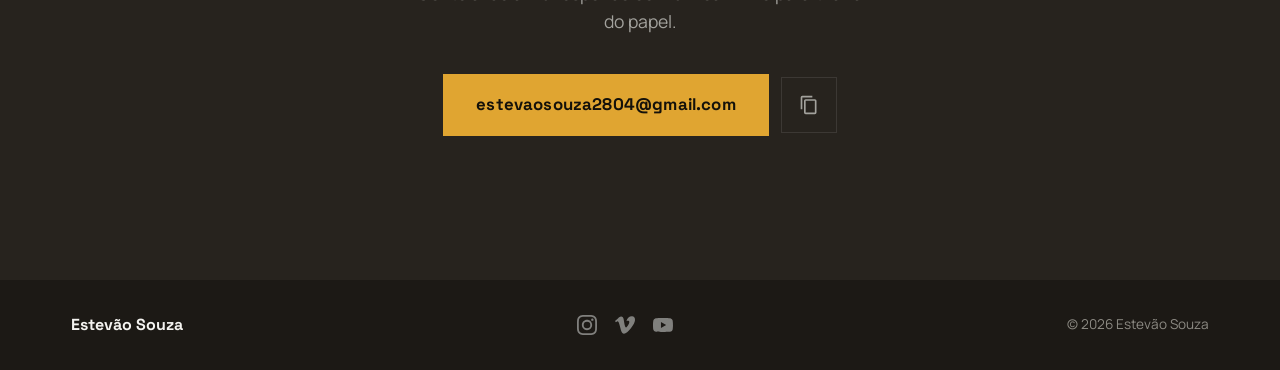
==== commit de9507bb: "Acessibilidade e performance: reveals sem JS, headings fora dos botoes, preload de fontes - Sem JS a" ====
--- a/index.html
+++ b/index.html
@@ -14,6 +14,10 @@
   <link rel="canonical" href="https://website-portifolio-sigma.vercel.app/" />
   <meta name="theme-color" content="#1c1915" />
   <link rel="icon" type="image/svg+xml" href="data:image/svg+xml,%3Csvg xmlns='http://www.w3.org/2000/svg' viewBox='0 0 24 24'%3E%3Crect width='24' height='24' fill='%231c1915'/%3E%3Crect x='9' y='9' width='6' height='6' fill='%23e0a531'/%3E%3C/svg%3E" />
+  <!-- preload das 2 fontes acima da dobra (crossorigin é obrigatório para
+       fontes, mesmo same-origin, senão o preload é baixado duas vezes) -->
+  <link rel="preload" href="fonts/space-grotesk-700.woff2" as="font" type="font/woff2" crossorigin />
+  <link rel="preload" href="fonts/manrope-400.woff2" as="font" type="font/woff2" crossorigin />
   <link rel="stylesheet" href="styles.css" />
 </head>
 <body>
@@ -116,45 +120,58 @@
       </div>
 
       <div class="works__grid">
-        <button class="work work--wide reveal" type="button" data-full="https://picsum.photos/seed/litoral-film/1920/1280" data-cap="Litoral · Curta-metragem, Bahia 2025">
-          <div class="work__img"><img loading="lazy" src="https://picsum.photos/seed/litoral-film/1400/900" alt="Still do curta-metragem Litoral" /><video class="card-vid" data-src="https://res.cloudinary.com/demo/video/upload/elephants.mp4" muted loop playsinline preload="none"></video></div>
+        <!-- card = <div>; o <button> fica só na mídia (h3 fora preserva a
+             semântica de heading) e o ::after do .card-btn estica a área de
+             clique pelo card inteiro, título incluído -->
+        <div class="work work--wide reveal">
+          <button class="card-btn" type="button" data-full="https://picsum.photos/seed/litoral-film/1920/1280" data-cap="Litoral · Curta-metragem, Bahia 2025">
+            <span class="work__img"><img loading="lazy" src="https://picsum.photos/seed/litoral-film/1400/900" alt="Still do curta-metragem Litoral" /><video class="card-vid" data-src="https://res.cloudinary.com/demo/video/upload/elephants.mp4" muted loop playsinline preload="none"></video></span>
+          </button>
           <div class="work__meta">
             <h3 class="work__title">Litoral</h3>
             <span class="work__tag">Curta-metragem, Bahia 2025</span>
           </div>
-        </button>
-
-        <button class="work work--tall reveal" type="button" data-full="https://picsum.photos/seed/mare-alta-clip/1280/1800" data-cap="Maré Alta · Videoclipe, Recife 2025">
-          <div class="work__img"><img loading="lazy" src="https://picsum.photos/seed/mare-alta-clip/900/1300" alt="Frame do videoclipe Maré Alta" /><video class="card-vid" data-src="https://res.cloudinary.com/demo/video/upload/sea_turtle.mp4" muted loop playsinline preload="none"></video></div>
+        </div>
+
+        <div class="work work--tall reveal">
+          <button class="card-btn" type="button" data-full="https://picsum.photos/seed/mare-alta-clip/1280/1800" data-cap="Maré Alta · Videoclipe, Recife 2025">
+            <span class="work__img"><img loading="lazy" src="https://picsum.photos/seed/mare-alta-clip/900/1300" alt="Frame do videoclipe Maré Alta" /><video class="card-vid" data-src="https://res.cloudinary.com/demo/video/upload/sea_turtle.mp4" muted loop playsinline preload="none"></video></span>
+          </button>
           <div class="work__meta">
             <h3 class="work__title">Maré Alta</h3>
             <span class="work__tag">Videoclipe, Recife 2025</span>
           </div>
-        </button>
-
-        <button class="work reveal" type="button" data-full="https://picsum.photos/seed/concreto-doc/1600/1600" data-cap="Concreto · Documental, São Paulo 2024">
-          <div class="work__img"><img loading="lazy" src="https://picsum.photos/seed/concreto-doc/900/900" alt="Cena do documental Concreto" /><video class="card-vid" data-src="https://res.cloudinary.com/demo/video/upload/dog.mp4" muted loop playsinline preload="none"></video></div>
+        </div>
+
+        <div class="work reveal">
+          <button class="card-btn" type="button" data-full="https://picsum.photos/seed/concreto-doc/1600/1600" data-cap="Concreto · Documental, São Paulo 2024">
+            <span class="work__img"><img loading="lazy" src="https://picsum.photos/seed/concreto-doc/900/900" alt="Cena do documental Concreto" /><video class="card-vid" data-src="https://res.cloudinary.com/demo/video/upload/dog.mp4" muted loop playsinline preload="none"></video></span>
+          </button>
           <div class="work__meta">
             <h3 class="work__title">Concreto</h3>
             <span class="work__tag">Documental, São Paulo 2024</span>
           </div>
-        </button>
-
-        <button class="work reveal" type="button" data-full="https://picsum.photos/seed/primeira-luz-ad/1600/1600" data-cap="Primeira Luz · Registro de show, Rio 2024">
-          <div class="work__img"><img loading="lazy" src="https://picsum.photos/seed/primeira-luz-ad/900/900" alt="Frame do registro de show Primeira Luz" /><video class="card-vid" data-src="https://videos.pexels.com/video-files/1093662/1093662-hd_1920_1080_30fps.mp4" muted loop playsinline preload="none"></video></div>
+        </div>
+
+        <div class="work reveal">
+          <button class="card-btn" type="button" data-full="https://picsum.photos/seed/primeira-luz-ad/1600/1600" data-cap="Primeira Luz · Registro de show, Rio 2024">
+            <span class="work__img"><img loading="lazy" src="https://picsum.photos/seed/primeira-luz-ad/900/900" alt="Frame do registro de show Primeira Luz" /><video class="card-vid" data-src="https://videos.pexels.com/video-files/1093662/1093662-hd_1920_1080_30fps.mp4" muted loop playsinline preload="none"></video></span>
+          </button>
           <div class="work__meta">
             <h3 class="work__title">Primeira Luz</h3>
             <span class="work__tag">Registro de show, Rio 2024</span>
           </div>
-        </button>
-
-        <button class="work work--full reveal" type="button" data-full="https://picsum.photos/seed/ruido-branco-mv/1920/900" data-cap="Ruído Branco · Videoclipe, Lisboa 2023">
-          <div class="work__img"><img loading="lazy" src="https://picsum.photos/seed/ruido-branco-mv/1600/720" alt="Still do videoclipe Ruído Branco" /><video class="card-vid" data-src="https://videos.pexels.com/video-files/3209828/3209828-uhd_2560_1440_25fps.mp4" muted loop playsinline preload="none"></video></div>
+        </div>
+
+        <div class="work work--full reveal">
+          <button class="card-btn" type="button" data-full="https://picsum.photos/seed/ruido-branco-mv/1920/900" data-cap="Ruído Branco · Videoclipe, Lisboa 2023">
+            <span class="work__img"><img loading="lazy" src="https://picsum.photos/seed/ruido-branco-mv/1600/720" alt="Still do videoclipe Ruído Branco" /><video class="card-vid" data-src="https://videos.pexels.com/video-files/3209828/3209828-uhd_2560_1440_25fps.mp4" muted loop playsinline preload="none"></video></span>
+          </button>
           <div class="work__meta">
             <h3 class="work__title">Ruído Branco</h3>
             <span class="work__tag">Videoclipe, Lisboa 2023</span>
           </div>
-        </button>
+        </div>
       </div>
     </section>
 
@@ -168,34 +185,48 @@
       </div>
 
       <div class="series__track">
-        <button class="serie reveal" type="button" data-gallery="grutas">
-          <div class="serie__img"><img loading="lazy" src="images/web/gruta-maquine-01-t.jpg" alt="Coleção Grutas" /></div>
+        <div class="serie reveal">
+          <button class="card-btn" type="button" data-gallery="grutas">
+            <span class="serie__img"><img loading="lazy" src="images/web/gruta-maquine-01-t.jpg" alt="Coleção Grutas" /></span>
+          </button>
           <div class="serie__meta"><h3 class="serie__title">Grutas</h3><span class="serie__count">9 fotos</span></div>
-        </button>
-        <button class="serie reveal" type="button" data-gallery="montanhas">
-          <div class="serie__img"><img loading="lazy" src="images/web/insbruck-pico-t.jpg" alt="Coleção Montanhas" /></div>
+        </div>
+        <div class="serie reveal">
+          <button class="card-btn" type="button" data-gallery="montanhas">
+            <span class="serie__img"><img loading="lazy" src="images/web/insbruck-pico-t.jpg" alt="Coleção Montanhas" /></span>
+          </button>
           <div class="serie__meta"><h3 class="serie__title">Montanhas</h3><span class="serie__count">11 fotos</span></div>
-        </button>
-        <button class="serie reveal" type="button" data-gallery="fortezza">
-          <div class="serie__img"><img loading="lazy" src="images/web/fortezza-09-t.jpg" alt="Coleção Forte di Fortezza" /></div>
+        </div>
+        <div class="serie reveal">
+          <button class="card-btn" type="button" data-gallery="fortezza">
+            <span class="serie__img"><img loading="lazy" src="images/web/fortezza-09-t.jpg" alt="Coleção Forte di Fortezza" /></span>
+          </button>
           <div class="serie__meta"><h3 class="serie__title">Forte di Fortezza</h3><span class="serie__count">25 fotos</span></div>
-        </button>
-        <button class="serie reveal" type="button" data-gallery="insbruck">
-          <div class="serie__img"><img loading="lazy" src="images/web/insbruck-06-t.jpg" alt="Coleção Innsbruck" /></div>
+        </div>
+        <div class="serie reveal">
+          <button class="card-btn" type="button" data-gallery="insbruck">
+            <span class="serie__img"><img loading="lazy" src="images/web/insbruck-06-t.jpg" alt="Coleção Innsbruck" /></span>
+          </button>
           <div class="serie__meta"><h3 class="serie__title">Innsbruck</h3><span class="serie__count">11 fotos</span></div>
-        </button>
-        <button class="serie reveal" type="button" data-gallery="milao">
-          <div class="serie__img"><img loading="lazy" src="images/web/milao-05-t.jpg" alt="Coleção Milão" /></div>
+        </div>
+        <div class="serie reveal">
+          <button class="card-btn" type="button" data-gallery="milao">
+            <span class="serie__img"><img loading="lazy" src="images/web/milao-05-t.jpg" alt="Coleção Milão" /></span>
+          </button>
           <div class="serie__meta"><h3 class="serie__title">Milão</h3><span class="serie__count">13 fotos</span></div>
-        </button>
-        <button class="serie reveal" type="button" data-gallery="munique">
-          <div class="serie__img"><img loading="lazy" src="images/web/munique-02-t.jpg" alt="Coleção Munique" /></div>
+        </div>
+        <div class="serie reveal">
+          <button class="card-btn" type="button" data-gallery="munique">
+            <span class="serie__img"><img loading="lazy" src="images/web/munique-02-t.jpg" alt="Coleção Munique" /></span>
+          </button>
           <div class="serie__meta"><h3 class="serie__title">Munique</h3><span class="serie__count">22 fotos</span></div>
-        </button>
-        <button class="serie reveal" type="button" data-gallery="veneza">
-          <div class="serie__img"><img loading="lazy" src="images/web/veneza-13-t.jpg" alt="Coleção Veneza" /></div>
+        </div>
+        <div class="serie reveal">
+          <button class="card-btn" type="button" data-gallery="veneza">
+            <span class="serie__img"><img loading="lazy" src="images/web/veneza-13-t.jpg" alt="Coleção Veneza" /></span>
+          </button>
           <div class="serie__meta"><h3 class="serie__title">Veneza</h3><span class="serie__count">14 fotos</span></div>
-        </button>
+        </div>
       </div>
 
       <!-- controles: barra de progresso arrastável + seta (ref. Vimeo/EFA);
@@ -219,28 +250,28 @@
       </div>
       <div class="frames__grid">
         <button class="frame reveal" type="button" data-full="images/web/gruta-lapinha-01.jpg" data-cap="Gruta da Lapinha, Serra do Cipó">
-          <div class="frame__img"><img loading="lazy" src="images/web/gruta-lapinha-01-t.jpg" alt="Formação rochosa iluminada na Gruta da Lapinha" /></div>
+          <span class="frame__img"><img loading="lazy" src="images/web/gruta-lapinha-01-t.jpg" alt="Formação rochosa iluminada na Gruta da Lapinha" /></span>
         </button>
         <button class="frame reveal" type="button" data-full="images/web/munique-02.jpg" data-cap="Munique">
-          <div class="frame__img"><img loading="lazy" src="images/web/munique-02-t.jpg" alt="Figura solitária em corredor de concreto, Munique" /></div>
+          <span class="frame__img"><img loading="lazy" src="images/web/munique-02-t.jpg" alt="Figura solitária em corredor de concreto, Munique" /></span>
         </button>
         <button class="frame reveal" type="button" data-full="images/web/itatiaia-arco.jpg" data-cap="Parque Nacional do Itatiaia">
-          <div class="frame__img"><img loading="lazy" src="images/web/itatiaia-arco-t.jpg" alt="Arco natural de pedra no Itatiaia" /></div>
+          <span class="frame__img"><img loading="lazy" src="images/web/itatiaia-arco-t.jpg" alt="Arco natural de pedra no Itatiaia" /></span>
         </button>
         <button class="frame reveal" type="button" data-full="images/web/munique-06.jpg" data-cap="Munique">
-          <div class="frame__img"><img loading="lazy" src="images/web/munique-06-t.jpg" alt="Plataforma de metrô vazia em Munique" /></div>
+          <span class="frame__img"><img loading="lazy" src="images/web/munique-06-t.jpg" alt="Plataforma de metrô vazia em Munique" /></span>
         </button>
         <button class="frame reveal" type="button" data-full="images/web/munique-15.jpg" data-cap="Munique">
-          <div class="frame__img"><img loading="lazy" src="images/web/munique-15-t.jpg" alt="Arco coberto de hera vermelha, Munique" /></div>
+          <span class="frame__img"><img loading="lazy" src="images/web/munique-15-t.jpg" alt="Arco coberto de hera vermelha, Munique" /></span>
         </button>
         <button class="frame reveal" type="button" data-full="images/web/gruta-rei-do-mato-01.jpg" data-cap="Gruta Rei do Mato, Sete Lagoas">
-          <div class="frame__img"><img loading="lazy" src="images/web/gruta-rei-do-mato-01-t.jpg" alt="Colunas de pedra na Gruta Rei do Mato" /></div>
+          <span class="frame__img"><img loading="lazy" src="images/web/gruta-rei-do-mato-01-t.jpg" alt="Colunas de pedra na Gruta Rei do Mato" /></span>
         </button>
         <button class="frame reveal" type="button" data-full="images/web/milao-02.jpg" data-cap="Duomo di Milano">
-          <div class="frame__img"><img loading="lazy" src="images/web/milao-02-t.jpg" alt="Fachada do Duomo de Milão na luz dourada" /></div>
+          <span class="frame__img"><img loading="lazy" src="images/web/milao-02-t.jpg" alt="Fachada do Duomo de Milão na luz dourada" /></span>
         </button>
         <button class="frame reveal" type="button" data-full="images/web/veneza-13.jpg" data-cap="Veneza">
-          <div class="frame__img"><img loading="lazy" src="images/web/veneza-13-t.jpg" alt="Canal de Veneza ao entardecer" /></div>
+          <span class="frame__img"><img loading="lazy" src="images/web/veneza-13-t.jpg" alt="Canal de Veneza ao entardecer" /></span>
         </button>
       </div>
     </section>
--- a/styles.css
+++ b/styles.css
@@ -123,15 +123,32 @@
 .link-arrow::after { content: "\2192"; transition: transform .25s var(--ease); }
 .link-arrow:hover::after { transform: translateX(5px); }
 
-/* ---- Reveal motion ---- */
-.reveal { opacity: 0; transform: translateY(22px); transition: opacity .8s var(--ease), transform .8s var(--ease); }
+/* ---- Reveal motion ----
+   Escondido só quando o JS marcou html.js (1ª linha do script.js): sem JS,
+   tudo fica visível. :where() zera a especificidade para o override de
+   prefers-reduced-motion no fim do arquivo continuar ganhando. */
+:where(html.js) .reveal { opacity: 0; transform: translateY(22px); transition: opacity .8s var(--ease), transform .8s var(--ease); }
 .reveal.is-in { opacity: 1; transform: none; }
+
+/* ---- Botão-mídia dos cards (Trabalhos, Coleções) ----
+   O <button> envolve só a imagem — o <h3> fica fora, mantendo a semântica
+   de heading (filhos de button viram apresentacionais para AT). O ::after
+   estica a área de clique pelo card inteiro (.work/.serie é o ancestral
+   posicionado), então o título continua clicável como antes. */
+.card-btn {
+  display: block; width: 100%;
+  padding: 0; margin: 0; border: 0;
+  background: none; font: inherit; color: inherit; text-align: left;
+  cursor: pointer;
+}
+.card-btn::after { content: ""; position: absolute; inset: 0; }
 
 /* ---- Assinatura: cantos de mira (viewfinder) ----
    Toda mídia clicável do site (Trabalhos, Séries, Frames) recebe o mesmo
    gesto: cantos de foco de câmera que se fecham no hover/foco. Também
    serve de indicador de foco de teclado, mais expressivo que um outline genérico. */
 .work__img, .serie__img, .frame__img {
+  display: block; /* são <span> dentro do botão (conteúdo phrasing válido) */
   position: relative;
 }
 .work__img::after, .serie__img::after, .frame__img::after {
@@ -151,10 +168,130 @@
     linear-gradient(var(--accent), var(--accent)) bottom right   / 18px 2px no-repeat,
     linear-gradient(var(--accent), var(--accent)) bottom right   / 2px 18px no-repeat;
 }
-.work:hover .work__img::after, .work:focus-visible .work__img::after,
-.serie:hover .serie__img::after, .serie:focus-visible .serie__img::after,
+/* .work/.serie são <div> com o botão dentro: o foco de teclado vem do
+   .card-btn (via :has); .frame continua sendo o próprio botão */
+.work:hover .work__img::after, .work:has(.card-btn:focus-visible) .work__img::after,
+.serie:hover .serie__img::after, .serie:has(.card-btn:focus-visible) .serie__img::after,
 .frame:hover .frame__img::after, .frame:focus-visible .frame__img::after {
   opacity: 1; transform: scale(1);
+}
+
+/* ---- Molduras vivas: quadro segmentado + linha deslocada (ref. EFA) ----
+   Cada card abre a moldura numa quina e uma linha externa, na mesma cor,
+   assume o contorno ali — uma completa a outra. A quina cicla em 4
+   posições (nth-child 4n) e as proporções em 3 tamanhos (3n): as
+   combinações só se repetem a cada 12 cards, então vizinhos nunca ficam
+   iguais e cards novos herdam uma variação automaticamente. */
+.work, .serie, .frame {
+  --frame: var(--line);
+  --fx: 42%;  /* trecho de moldura no lado horizontal da quina aberta */
+  --fy: 62%;  /* trecho de moldura no lado vertical da quina aberta */
+  border: 0;
+  position: relative;
+}
+.work:hover, .work:has(.card-btn:focus-visible),
+.serie:hover, .serie:has(.card-btn:focus-visible),
+.frame:hover, .frame:focus-visible { --frame: var(--line-hi); }
+
+.work::before, .serie::before, .frame::before {
+  content: ""; position: absolute; pointer-events: none;
+  width: calc(100% - var(--fx));
+  height: calc(100% - var(--fy));
+}
+
+/* quina aberta: inferior esquerda */
+.works__grid > :nth-child(4n+1), .series__track > :nth-child(4n+1), .frames__grid > :nth-child(4n+1) {
+  background:
+    linear-gradient(var(--frame), var(--frame)) right top    / 1px 100%      no-repeat,
+    linear-gradient(var(--frame), var(--frame)) left  top    / 100% 1px      no-repeat,
+    linear-gradient(var(--frame), var(--frame)) right bottom / var(--fx) 1px no-repeat,
+    linear-gradient(var(--frame), var(--frame)) left  top    / 1px var(--fy) no-repeat;
+}
+.works__grid > :nth-child(4n+1)::before, .series__track > :nth-child(4n+1)::before, .frames__grid > :nth-child(4n+1)::before {
+  inset: auto auto -9px -9px;
+  border-bottom: 1px solid var(--frame); border-left: 1px solid var(--frame);
+}
+
+/* quina aberta: superior direita */
+.works__grid > :nth-child(4n+2), .series__track > :nth-child(4n+2), .frames__grid > :nth-child(4n+2) {
+  background:
+    linear-gradient(var(--frame), var(--frame)) left  top    / 1px 100%      no-repeat,
+    linear-gradient(var(--frame), var(--frame)) left  bottom / 100% 1px      no-repeat,
+    linear-gradient(var(--frame), var(--frame)) left  top    / var(--fx) 1px no-repeat,
+    linear-gradient(var(--frame), var(--frame)) right bottom / 1px var(--fy) no-repeat;
+}
+.works__grid > :nth-child(4n+2)::before, .series__track > :nth-child(4n+2)::before, .frames__grid > :nth-child(4n+2)::before {
+  inset: -9px -9px auto auto;
+  border-top: 1px solid var(--frame); border-right: 1px solid var(--frame);
+}
+
+/* quina aberta: superior esquerda */
+.works__grid > :nth-child(4n+3), .series__track > :nth-child(4n+3), .frames__grid > :nth-child(4n+3) {
+  background:
+    linear-gradient(var(--frame), var(--frame)) right top    / 1px 100%      no-repeat,
+    linear-gradient(var(--frame), var(--frame)) left  bottom / 100% 1px      no-repeat,
+    linear-gradient(var(--frame), var(--frame)) right top    / var(--fx) 1px no-repeat,
+    linear-gradient(var(--frame), var(--frame)) left  bottom / 1px var(--fy) no-repeat;
+}
+.works__grid > :nth-child(4n+3)::before, .series__track > :nth-child(4n+3)::before, .frames__grid > :nth-child(4n+3)::before {
+  inset: -9px auto auto -9px;
+  border-top: 1px solid var(--frame); border-left: 1px solid var(--frame);
+}
+
+/* quina aberta: inferior direita */
+.works__grid > :nth-child(4n+4), .series__track > :nth-child(4n+4), .frames__grid > :nth-child(4n+4) {
+  background:
+    linear-gradient(var(--frame), var(--frame)) left  top    / 1px 100%      no-repeat,
+    linear-gradient(var(--frame), var(--frame)) left  top    / 100% 1px      no-repeat,
+    linear-gradient(var(--frame), var(--frame)) left  bottom / var(--fx) 1px no-repeat,
+    linear-gradient(var(--frame), var(--frame)) right top    / 1px var(--fy) no-repeat;
+}
+.works__grid > :nth-child(4n+4)::before, .series__track > :nth-child(4n+4)::before, .frames__grid > :nth-child(4n+4)::before {
+  inset: auto -9px -9px auto;
+  border-bottom: 1px solid var(--frame); border-right: 1px solid var(--frame);
+}
+
+/* ciclo de proporções: desencontra do ciclo de quinas */
+.works__grid > :nth-child(3n+1), .series__track > :nth-child(3n+1), .frames__grid > :nth-child(3n+1) { --fx: 42%; --fy: 62%; }
+.works__grid > :nth-child(3n+2), .series__track > :nth-child(3n+2), .frames__grid > :nth-child(3n+2) { --fx: 56%; --fy: 44%; }
+.works__grid > :nth-child(3n),   .series__track > :nth-child(3n),   .frames__grid > :nth-child(3n)   { --fx: 30%; --fy: 72%; }
+
+/* Coleções e Frames: ordem própria de quinas para vizinhos laterais
+   (inf-esq → sup-esq → inf-dir → sup-dir) — nunca duas linhas verticais
+   lado a lado no mesmo vão; quando um vão recebe duas, uma entra por
+   cima e a outra por baixo, em alturas diferentes */
+.series__track > :nth-child(4n+2), .frames__grid > :nth-child(4n+2) {
+  background:
+    linear-gradient(var(--frame), var(--frame)) right top    / 1px 100%      no-repeat,
+    linear-gradient(var(--frame), var(--frame)) left  bottom / 100% 1px      no-repeat,
+    linear-gradient(var(--frame), var(--frame)) right top    / var(--fx) 1px no-repeat,
+    linear-gradient(var(--frame), var(--frame)) left  bottom / 1px var(--fy) no-repeat;
+}
+.series__track > :nth-child(4n+2)::before, .frames__grid > :nth-child(4n+2)::before {
+  inset: -9px auto auto -9px; border: 0;
+  border-top: 1px solid var(--frame); border-left: 1px solid var(--frame);
+}
+.series__track > :nth-child(4n+3), .frames__grid > :nth-child(4n+3) {
+  background:
+    linear-gradient(var(--frame), var(--frame)) left  top    / 1px 100%      no-repeat,
+    linear-gradient(var(--frame), var(--frame)) left  top    / 100% 1px      no-repeat,
+    linear-gradient(var(--frame), var(--frame)) left  bottom / var(--fx) 1px no-repeat,
+    linear-gradient(var(--frame), var(--frame)) right top    / 1px var(--fy) no-repeat;
+}
+.series__track > :nth-child(4n+3)::before, .frames__grid > :nth-child(4n+3)::before {
+  inset: auto -9px -9px auto; border: 0;
+  border-bottom: 1px solid var(--frame); border-right: 1px solid var(--frame);
+}
+.series__track > :nth-child(4n+4), .frames__grid > :nth-child(4n+4) {
+  background:
+    linear-gradient(var(--frame), var(--frame)) left  top    / 1px 100%      no-repeat,
+    linear-gradient(var(--frame), var(--frame)) left  bottom / 100% 1px      no-repeat,
+    linear-gradient(var(--frame), var(--frame)) left  top    / var(--fx) 1px no-repeat,
+    linear-gradient(var(--frame), var(--frame)) right bottom / 1px var(--fy) no-repeat;
+}
+.series__track > :nth-child(4n+4)::before, .frames__grid > :nth-child(4n+4)::before {
+  inset: -9px -9px auto auto; border: 0;
+  border-top: 1px solid var(--frame); border-right: 1px solid var(--frame);
 }
 
 /* =========================================================
@@ -311,16 +448,16 @@
 }
 .work {
   grid-column: span 2; display: block; width: 100%;
-  background: none; margin: 0;
+  margin: 0;
   font: inherit; color: inherit; text-align: left; cursor: pointer;
-  /* moldura tipo quadro: a linha envolve foto + legenda, com respiro */
-  border: 1px solid var(--line);
+  /* moldura tipo quadro (segmentada; ver "Molduras vivas") */
   padding: clamp(.5rem, 1vw, .85rem);
-  transition: border-color .3s var(--ease);
-}
-.work:hover, .work:focus-visible { border-color: var(--line-hi); }
+}
 .work--wide { grid-column: span 4; }
-.work--tall { grid-column: span 2; grid-row: span 2; }
+/* o card alto não estica até o fim das duas linhas do grid: a moldura
+   abraça a foto, e o card centraliza no espaço — o título fica logo
+   acima do bloco claro inferior, como no desenho aprovado */
+.work--tall { grid-column: span 2; grid-row: span 2; align-self: center; }
 .work--full { grid-column: span 6; }
 .work--full .work__img img { aspect-ratio: 21/9; }
 .work__img { overflow: hidden; background: var(--surface); position: relative; }
@@ -377,7 +514,11 @@
   display: flex; gap: var(--sgap);
   overflow-x: auto; scroll-snap-type: x proximity;
   scrollbar-width: none; -ms-overflow-style: none;
-  padding-bottom: .5rem; scroll-padding-left: var(--gut);
+  /* padding com margem negativa compensando: dá área de respiro para as
+     linhas deslocadas das molduras (9px para fora) sem mudar o layout */
+  padding: 10px 10px .75rem;
+  margin: -10px -10px 0;
+  scroll-padding-left: var(--gut);
   cursor: grab;
 }
 .series__track.is-dragging {
@@ -390,13 +531,10 @@
    que há mais conteúdo para arrastar (peek, como na referência) */
 .serie {
   flex: 0 0 calc((100% - 3 * var(--sgap)) / 3.3); scroll-snap-align: start;
-  background: none; margin: 0; text-align: left;
+  margin: 0; text-align: left;
   font: inherit; color: inherit; cursor: pointer;
-  border: 1px solid var(--line);
   padding: clamp(.5rem, 1vw, .85rem);
-  transition: border-color .3s var(--ease);
-}
-.serie:hover, .serie:focus-visible { border-color: var(--line-hi); }
+}
 @media (max-width: 820px) { .serie { flex-basis: calc((100% - 2 * var(--sgap)) / 2.2); } }
 @media (max-width: 520px) { .serie { flex-basis: 84%; } }
 
@@ -464,12 +602,9 @@
 }
 .frame {
   display: block; width: 100%; margin: 0;
-  background: none; cursor: pointer;
-  border: 1px solid var(--line);
+  cursor: pointer;
   padding: clamp(.5rem, 1vw, .85rem);
-  transition: border-color .3s var(--ease);
-}
-.frame:hover, .frame:focus-visible { border-color: var(--line-hi); }
+}
 /* overflow vive no wrapper, não no botão, para não cortar o anel de foco */
 .frame__img { overflow: hidden; background: var(--surface); position: relative; }
 .frame img {
@@ -560,7 +695,23 @@
   padding: clamp(5rem, 12vh, 9rem) var(--pad-x);
   display: grid; grid-template-columns: 1fr; gap: clamp(2rem, 5vw, 3.5rem);
 }
-.about__portrait { overflow: hidden; background: var(--surface); order: 2; border: 1px solid var(--line); }
+/* retrato com a mesma moldura viva dos cards (quina aberta: inferior esquerda) */
+.about__portrait {
+  order: 2; position: relative;
+  --frame: var(--line); --fx: 46%; --fy: 56%;
+  padding: clamp(.5rem, 1vw, .85rem);
+  background:
+    linear-gradient(var(--frame), var(--frame)) right top    / 1px 100%      no-repeat,
+    linear-gradient(var(--frame), var(--frame)) left  top    / 100% 1px      no-repeat,
+    linear-gradient(var(--frame), var(--frame)) right bottom / var(--fx) 1px no-repeat,
+    linear-gradient(var(--frame), var(--frame)) left  top    / 1px var(--fy) no-repeat;
+}
+.about__portrait::before {
+  content: ""; position: absolute; pointer-events: none;
+  width: calc(100% - var(--fx)); height: calc(100% - var(--fy));
+  inset: auto auto -9px -9px;
+  border-bottom: 1px solid var(--frame); border-left: 1px solid var(--frame);
+}
 .about__portrait img { width: 100%; aspect-ratio: 3/2; object-fit: cover; }
 .about__text { order: 1; }
 .about__text .section-title { margin-bottom: 1.4rem; }
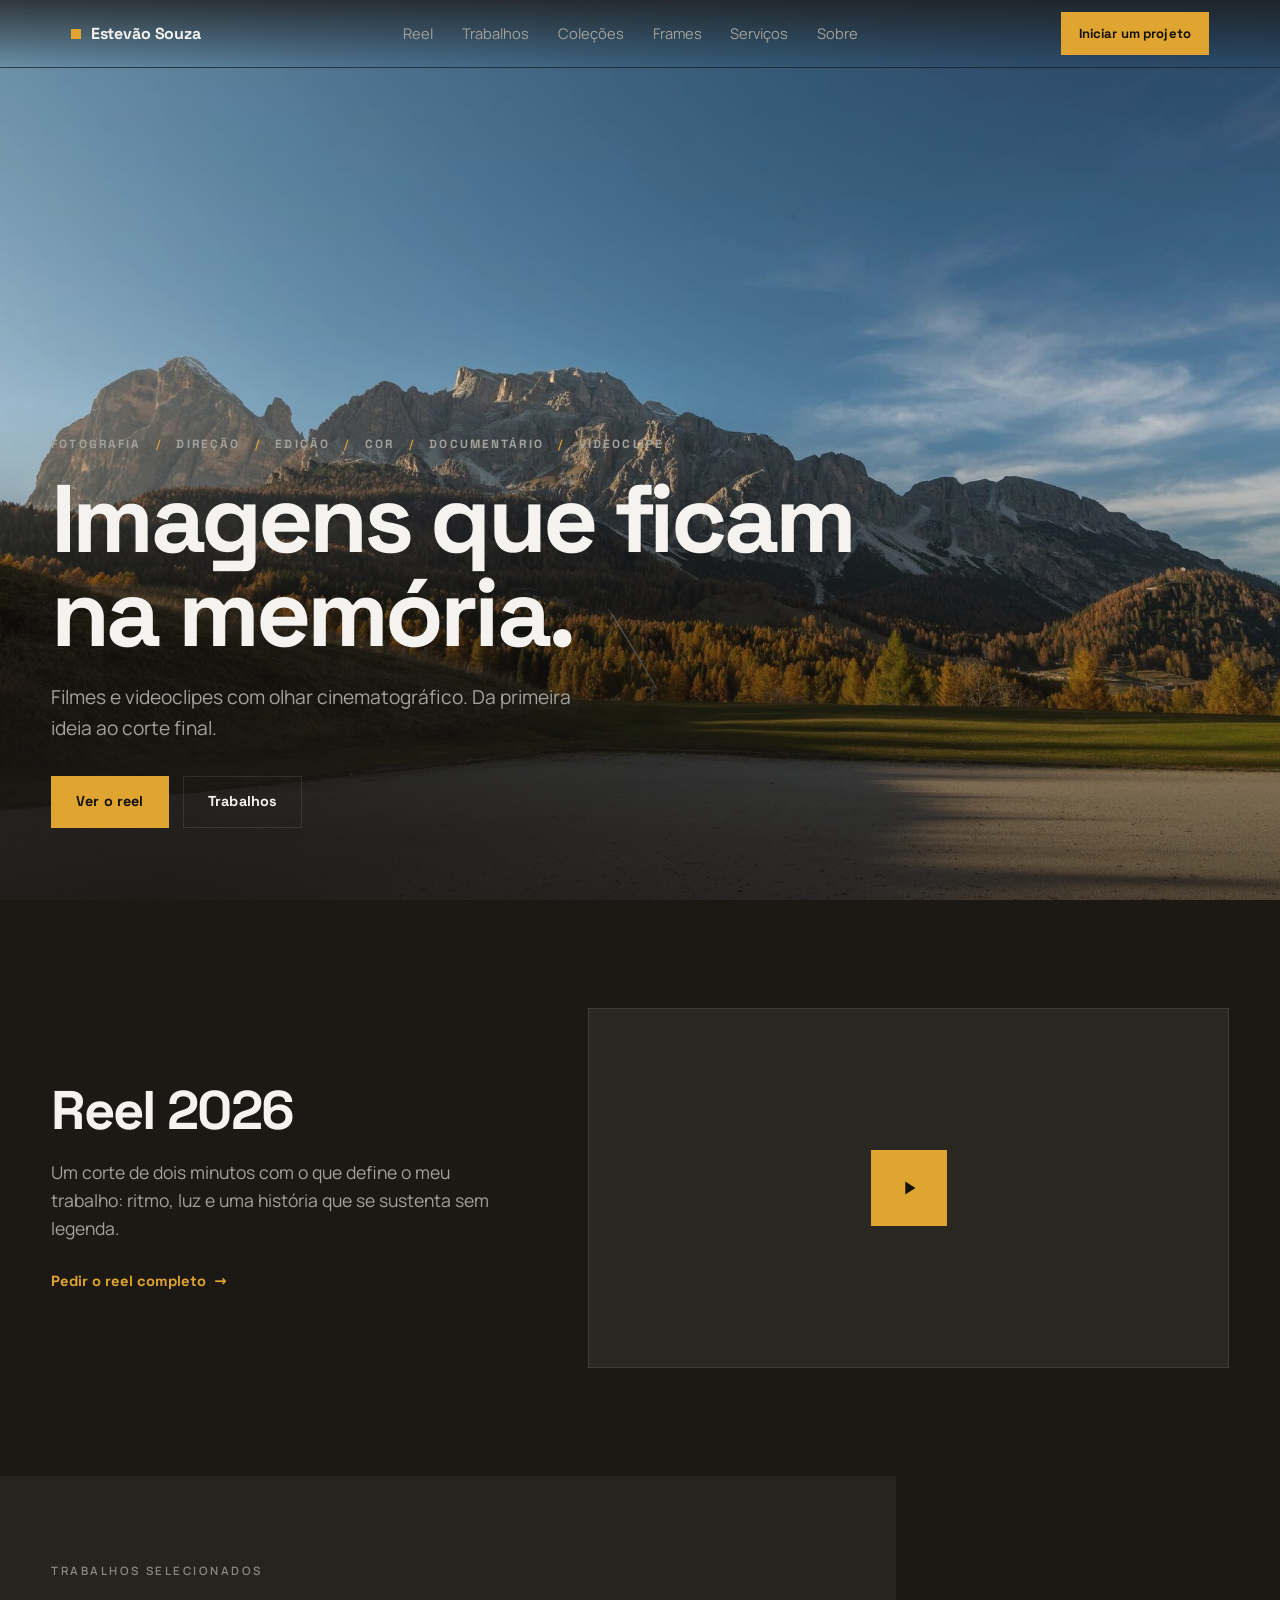
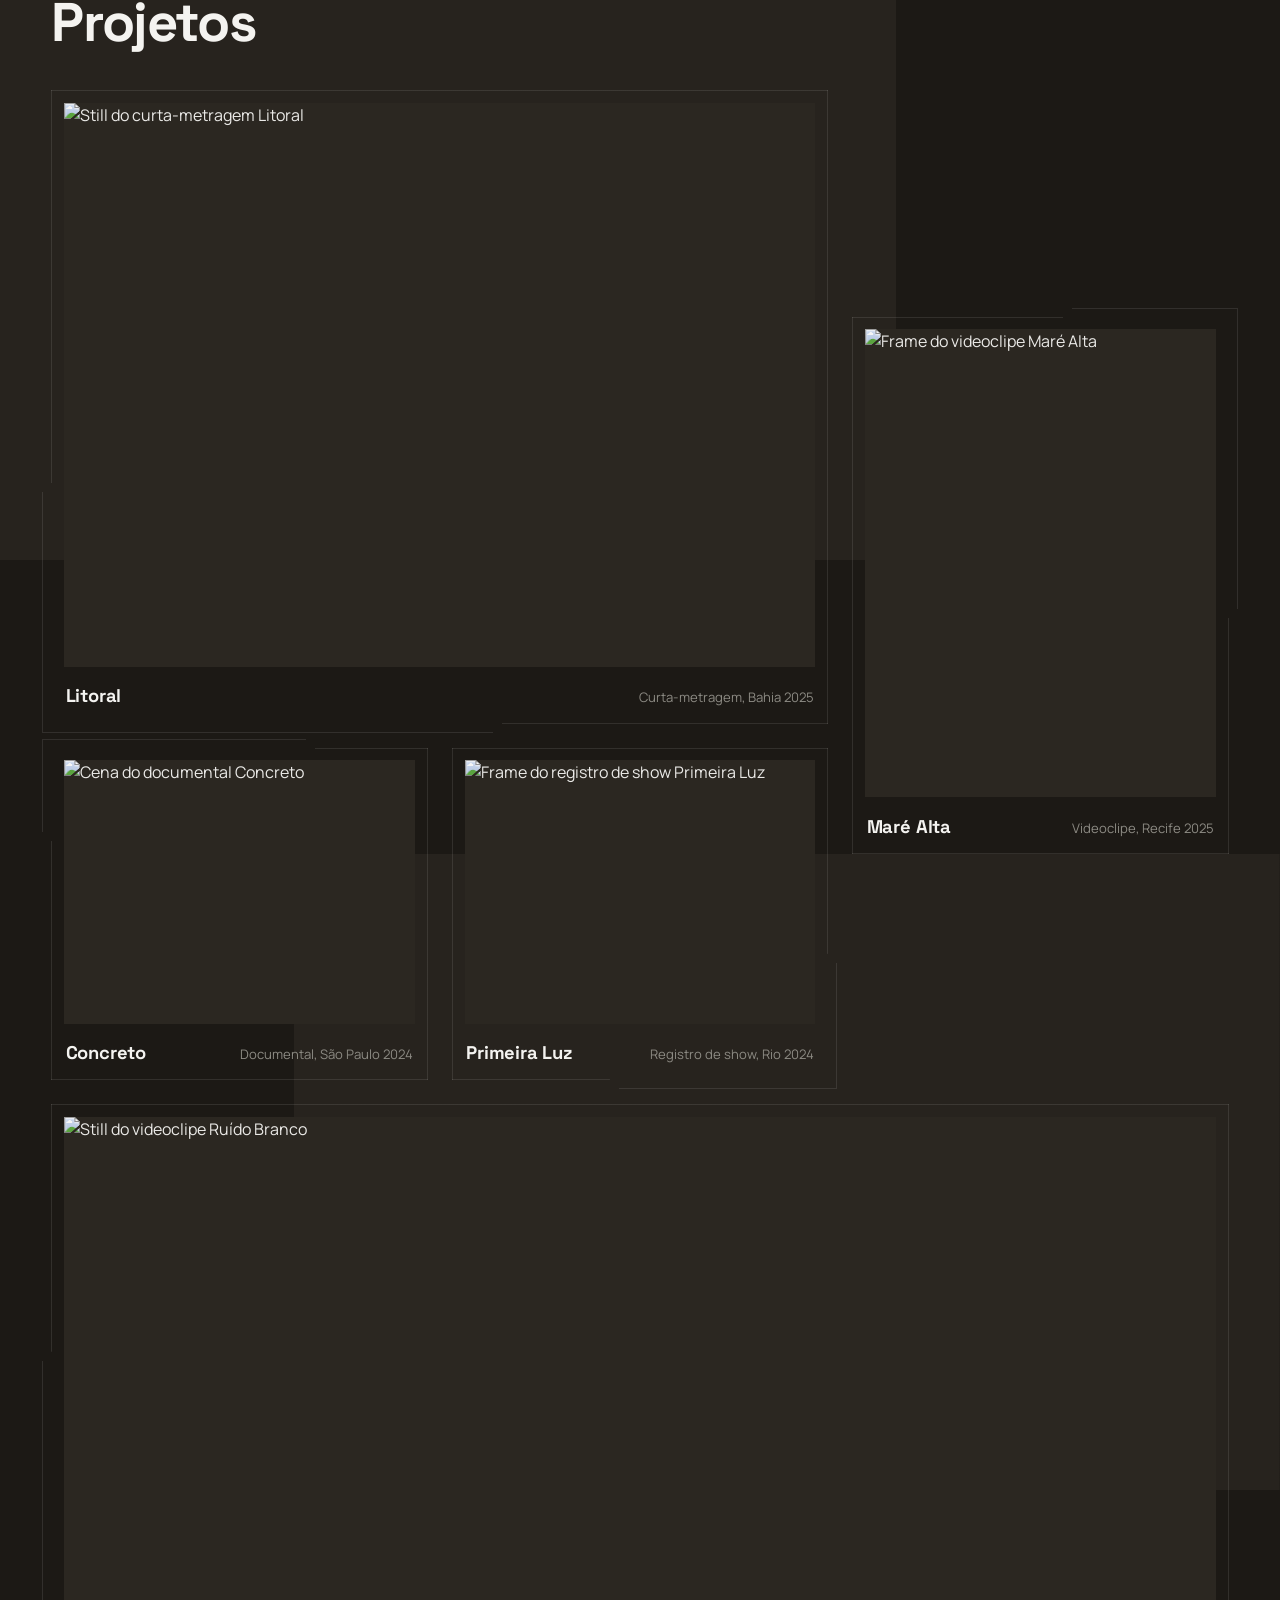
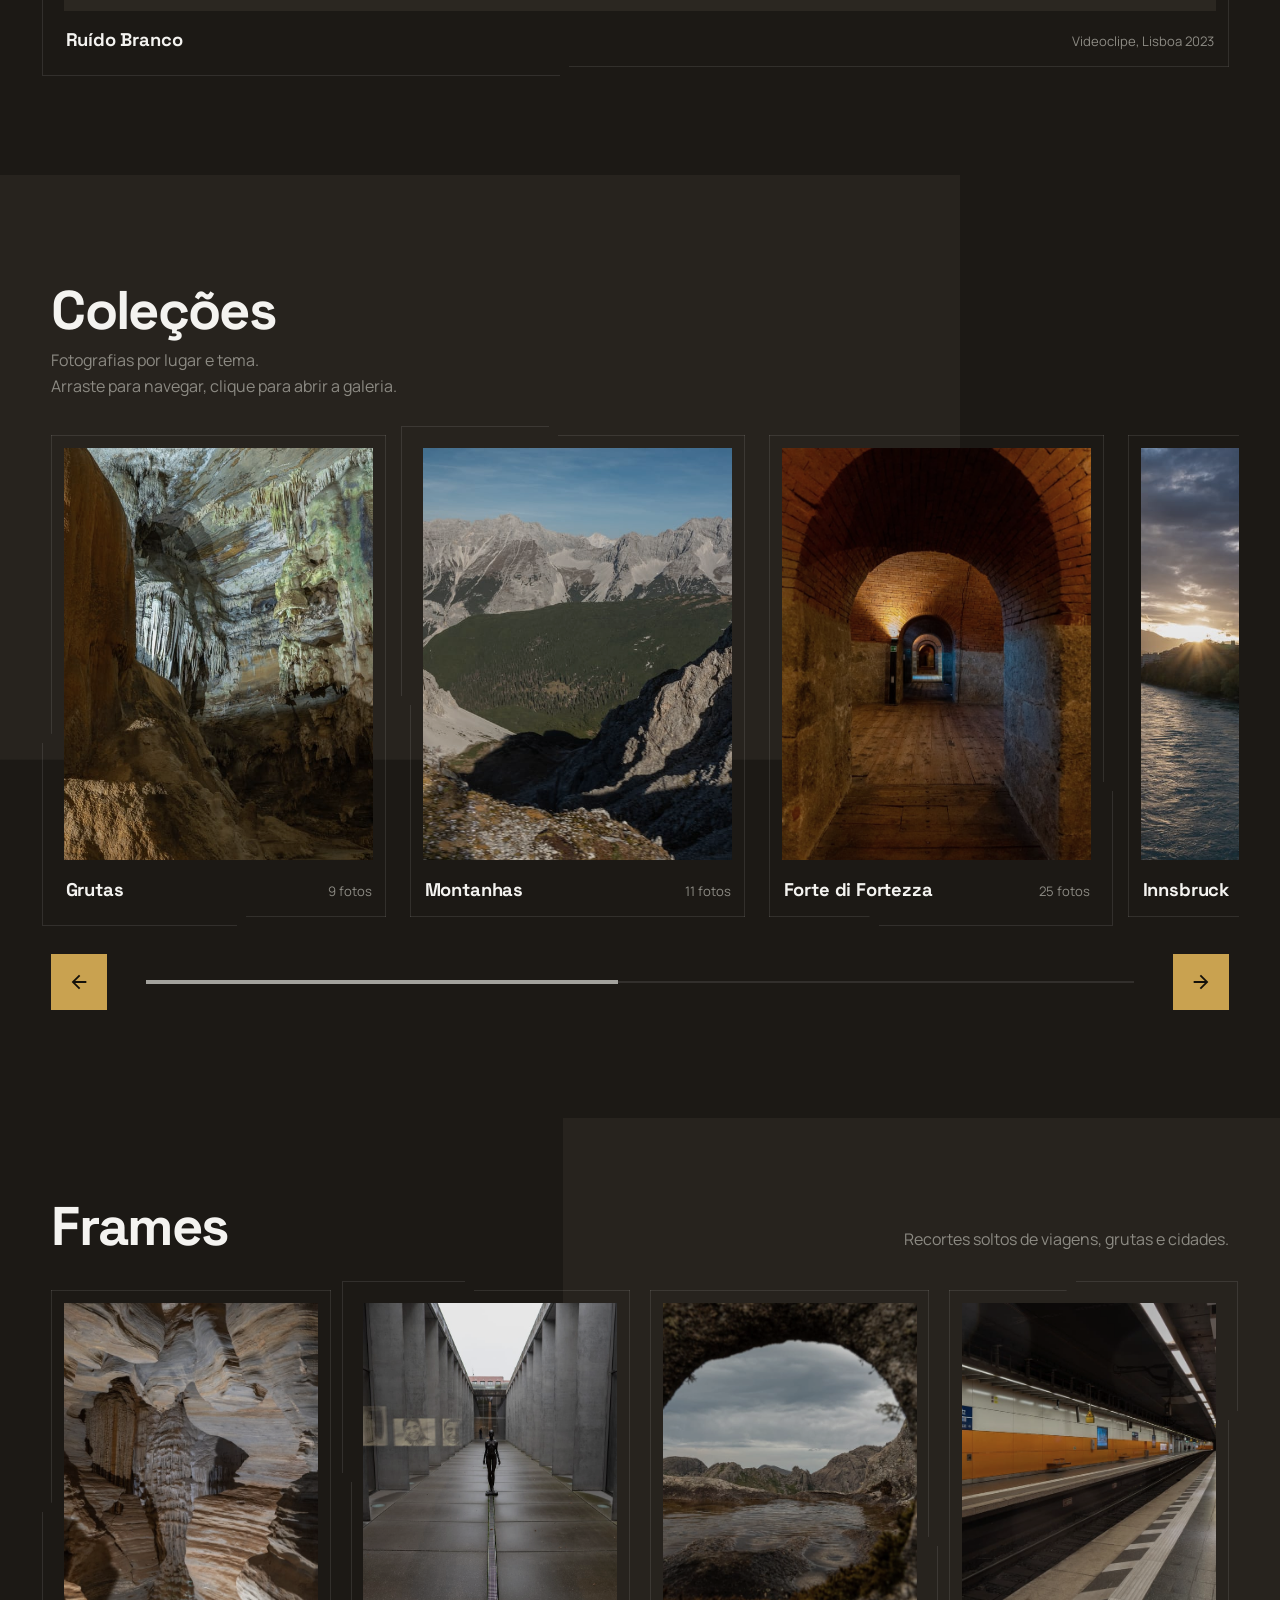
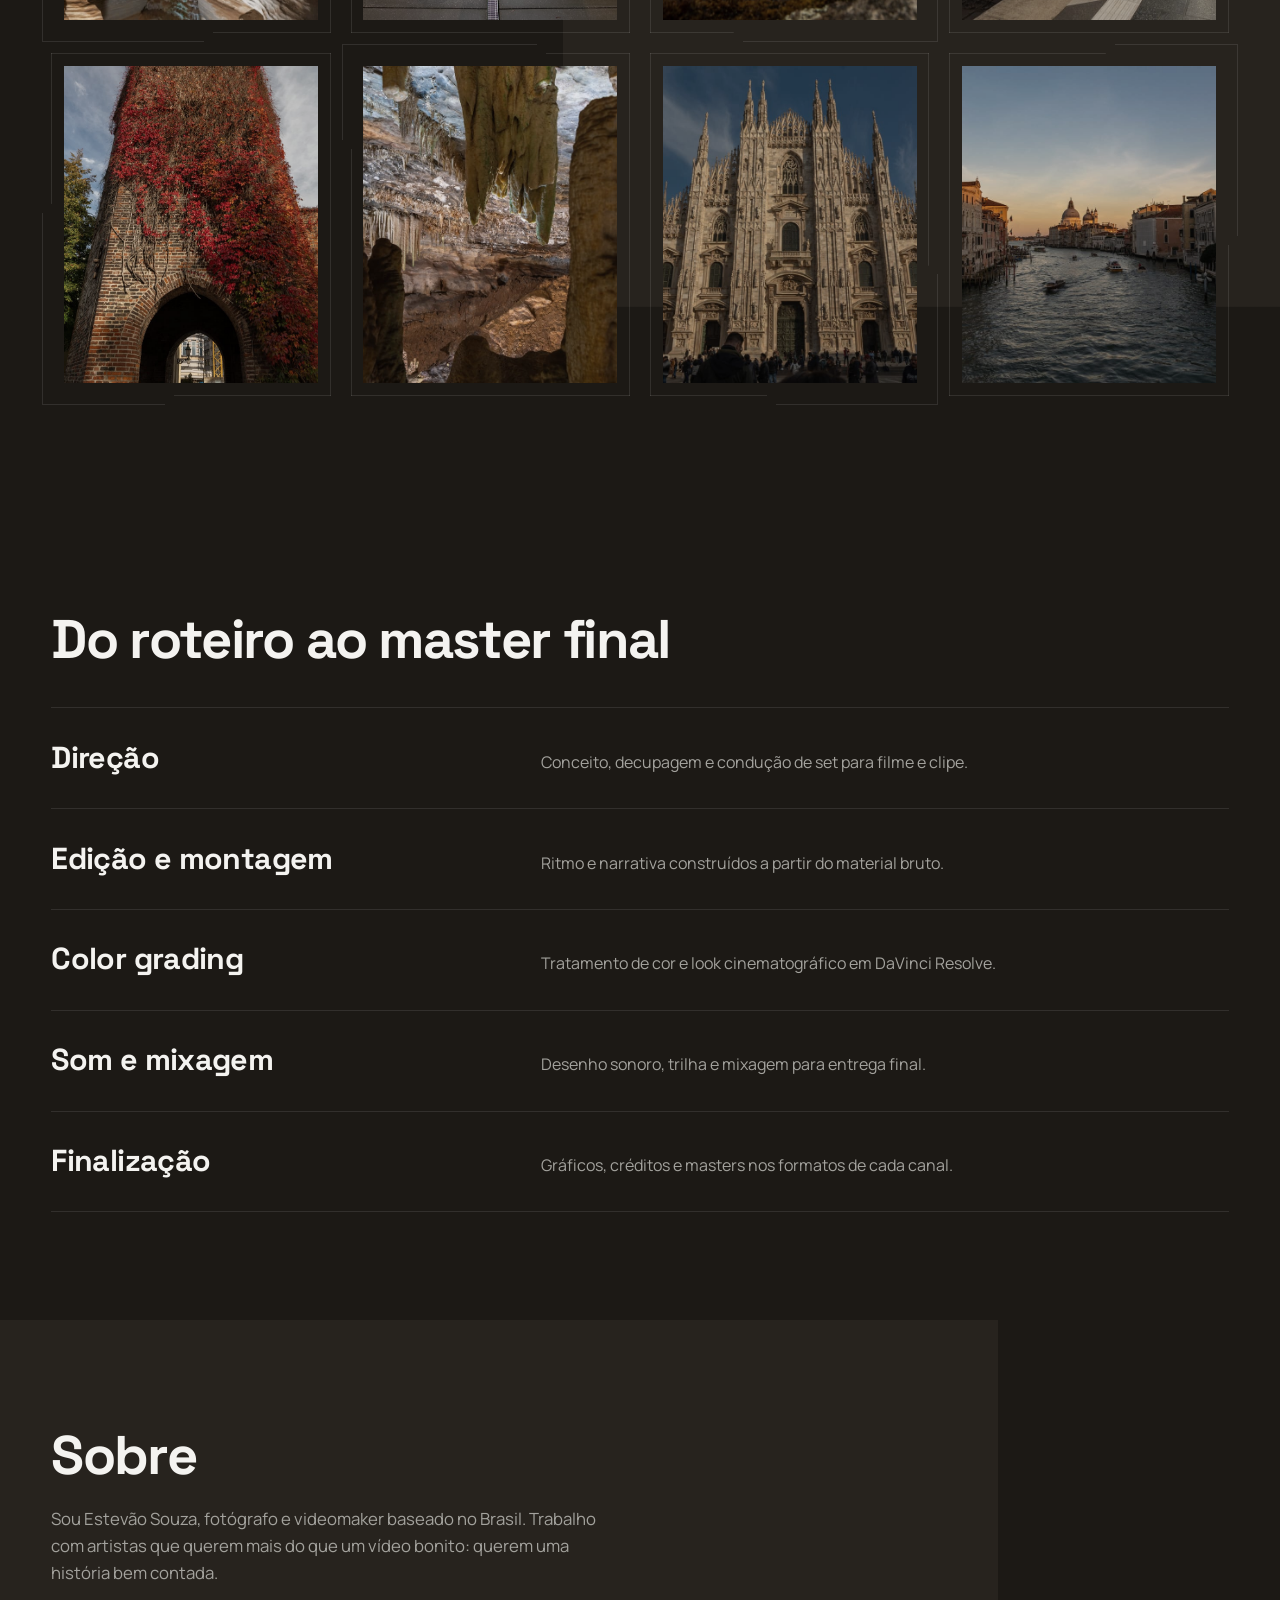
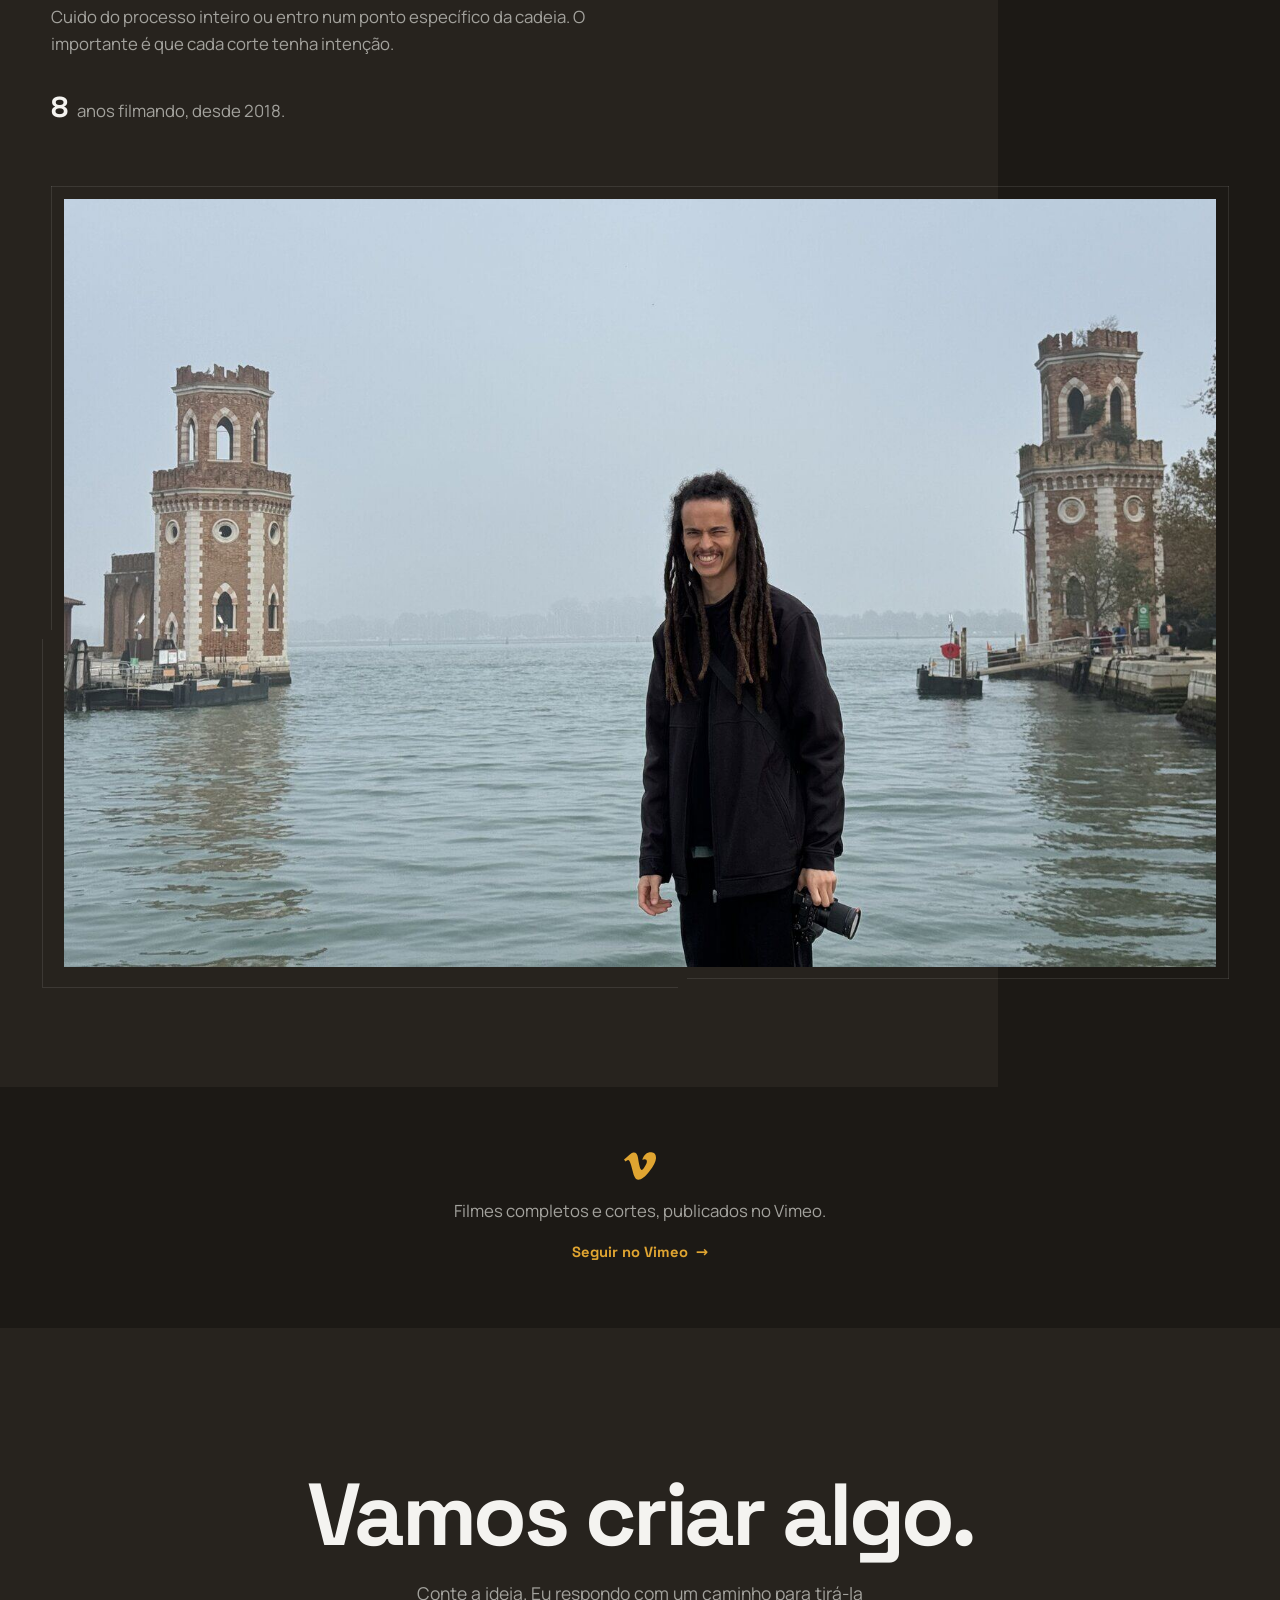
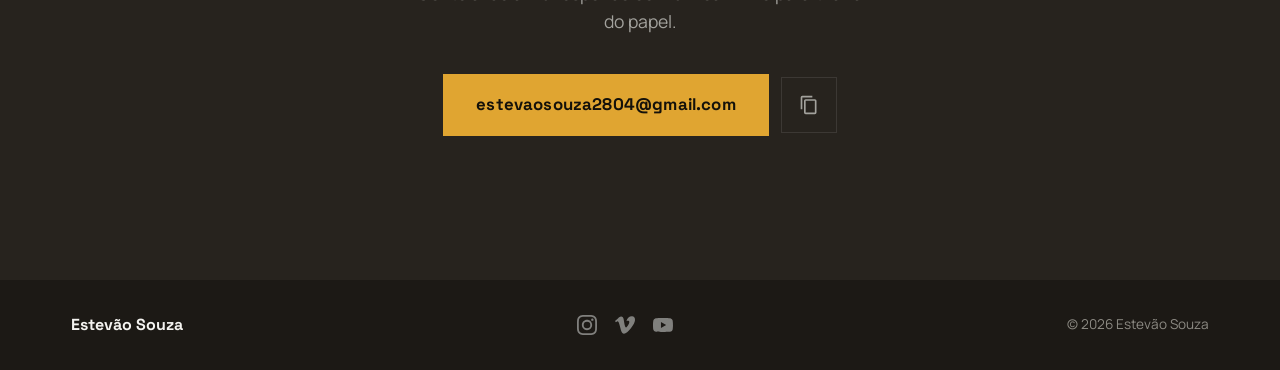
==== commit 2aaf65e2: "Carrossel de Colecoes: seta de voltar, inercia no arrasto e dourado suave - Botao de voltar a esquer" ====
--- a/index.html
+++ b/index.html
@@ -219,7 +219,7 @@
           <button class="card-btn" type="button" data-gallery="munique">
             <span class="serie__img"><img loading="lazy" src="images/web/munique-02-t.jpg" alt="Coleção Munique" /></span>
           </button>
-          <div class="serie__meta"><h3 class="serie__title">Munique</h3><span class="serie__count">22 fotos</span></div>
+          <div class="serie__meta"><h3 class="serie__title">Munique</h3><span class="serie__count">21 fotos</span></div>
         </div>
         <div class="serie reveal">
           <button class="card-btn" type="button" data-gallery="veneza">
@@ -229,10 +229,13 @@
         </div>
       </div>
 
-      <!-- controles: barra de progresso arrastável + seta (ref. Vimeo/EFA);
+      <!-- controles: barra de progresso arrastável + setas (ref. Vimeo/EFA);
            a barra é decorativa para leitores de tela — teclado e touch
            usam a rolagem nativa do trilho -->
       <div class="series__controls">
+        <button class="series__prev" type="button" data-prev aria-label="Voltar coleções">
+          <svg viewBox="0 0 24 24" width="22" height="22" aria-hidden="true"><path fill="currentColor" d="M20 11H7.83l5.59-5.59L12 4l-8 8 8 8 1.41-1.41L7.83 13H20z"/></svg>
+        </button>
         <div class="series__scrollbar" aria-hidden="true">
           <div class="series__scrollbar-thumb"></div>
         </div>
@@ -365,6 +368,8 @@
       <figcaption class="lightbox__cap"></figcaption>
     </figure>
     <span class="lightbox__counter" aria-hidden="true"></span>
+    <!-- anuncia "Foto X de N: legenda" a cada navegação (o contador visível é aria-hidden) -->
+    <span class="sr-only" role="status" id="lightboxStatus"></span>
   </div>
 
   <!-- ============ FOOTER ============ -->
--- a/styles.css
+++ b/styles.css
@@ -41,6 +41,7 @@
   --text-mute: #8c8a83;   /* ajustado para 5.7:1 sobre --bg, passa WCAG AA */
   --accent:    #e0a531;   /* âmbar/dourado, sat < 80% */
   --accent-hi: #f0b94a;
+  --accent-soft: #c9a250; /* âmbar dessaturado para superfícies grandes */
   --on-accent: #14110a;
 
   --font-display: "Space Grotesk", system-ui, sans-serif;
@@ -85,6 +86,12 @@
 
 :focus-visible { outline: 2px solid var(--accent); outline-offset: 3px; }
 
+/* visível só para leitores de tela */
+.sr-only {
+  position: absolute; width: 1px; height: 1px;
+  overflow: hidden; clip: rect(0 0 0 0); white-space: nowrap;
+}
+
 /* ---- Shared ---- */
 .eyebrow {
   display: inline-block;
@@ -120,7 +127,9 @@
   font-family: var(--font-display); font-weight: 700; font-size: .92rem;
   color: var(--accent);
 }
-.link-arrow::after { content: "\2192"; transition: transform .25s var(--ease); }
+/* content com texto alternativo vazio: leitores de tela não anunciam a seta;
+   a declaração simples antes é fallback para navegadores sem a sintaxe */
+.link-arrow::after { content: "\2192"; content: "\2192" / ""; transition: transform .25s var(--ease); }
 .link-arrow:hover::after { transform: translateX(5px); }
 
 /* ---- Reveal motion ----
@@ -385,7 +394,7 @@
   color: var(--text-dim);
 }
 .disciplines li { display: flex; align-items: center; gap: .9rem; }
-.disciplines li:not(:last-child)::after { content: "/"; color: var(--accent); font-weight: 500; }
+.disciplines li:not(:last-child)::after { content: "/"; content: "/" / ""; color: var(--accent); font-weight: 500; }
 
 /* =========================================================
    REEL (featured media + text split)
@@ -526,6 +535,8 @@
   scroll-snap-type: none; /* o snap brigaria com o arrasto livre */
   user-select: none;
 }
+.series__track.is-coasting,
+.series__track.is-scrubbing { scroll-snap-type: none; } /* idem na inércia e na barra */
 .series__track::-webkit-scrollbar { display: none; }
 /* 3.3 cards por vez no desktop: o card cortado no canto sinaliza
    que há mais conteúdo para arrastar (peek, como na referência) */
@@ -555,16 +566,19 @@
   transition: background .25s var(--ease);
 }
 .series__scrollbar:hover .series__scrollbar-thumb { background: var(--accent); }
+.series__prev,
 .series__next {
   width: 56px; height: 56px; flex: 0 0 auto;
   display: grid; place-items: center;
-  background: var(--accent); color: var(--on-accent);
+  background: var(--accent-soft); color: var(--on-accent);
   border: 0; cursor: pointer; border-radius: var(--radius);
   transition: background .25s var(--ease), transform .25s var(--ease);
 }
-.series__next:hover { background: var(--accent-hi); }
+.series__prev:hover,
+.series__next:hover { background: var(--accent); }
 .series__next:active { transform: translateX(2px); }
-@media (max-width: 520px) { .series__next { width: 48px; height: 48px; } }
+.series__prev:active { transform: translateX(-2px); }
+@media (max-width: 520px) { .series__prev, .series__next { width: 48px; height: 48px; } }
 
 .serie__img { overflow: hidden; background: var(--surface); aspect-ratio: 3 / 4; position: relative; }
 .serie__img img {
